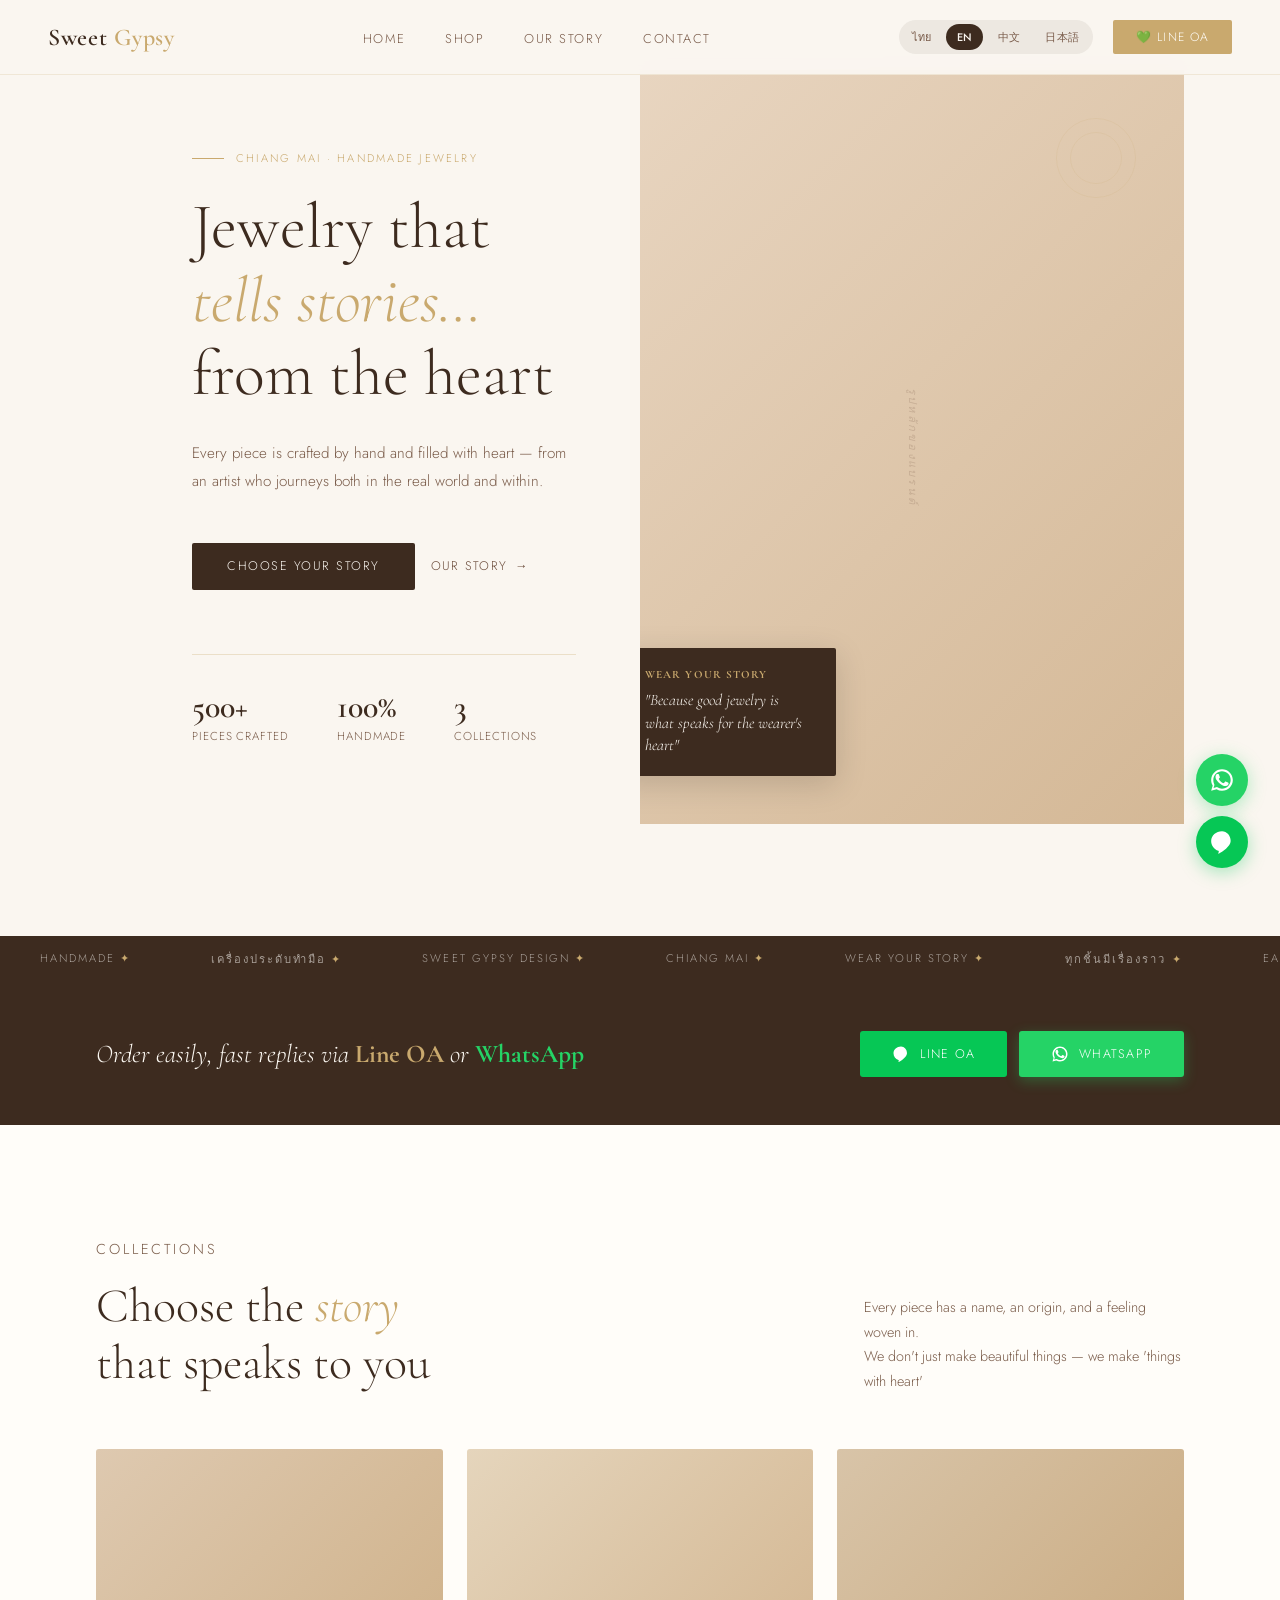
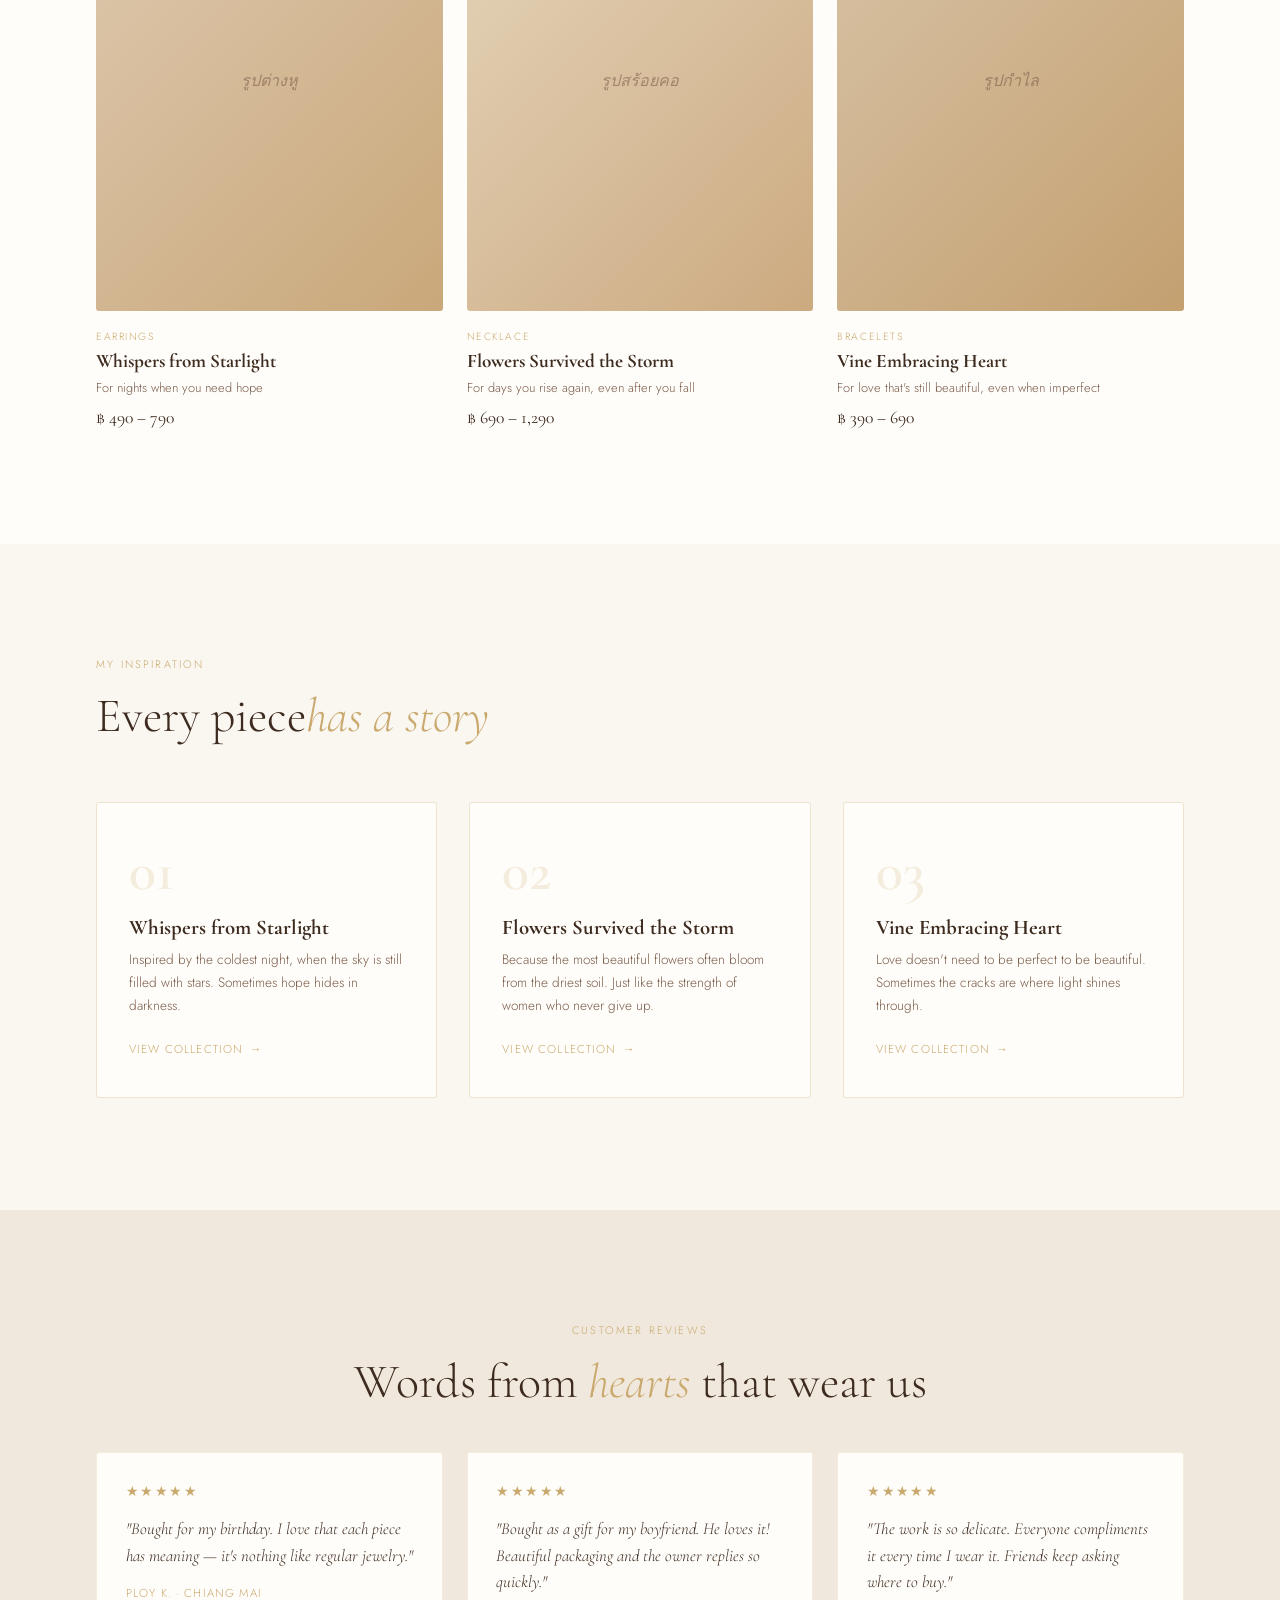
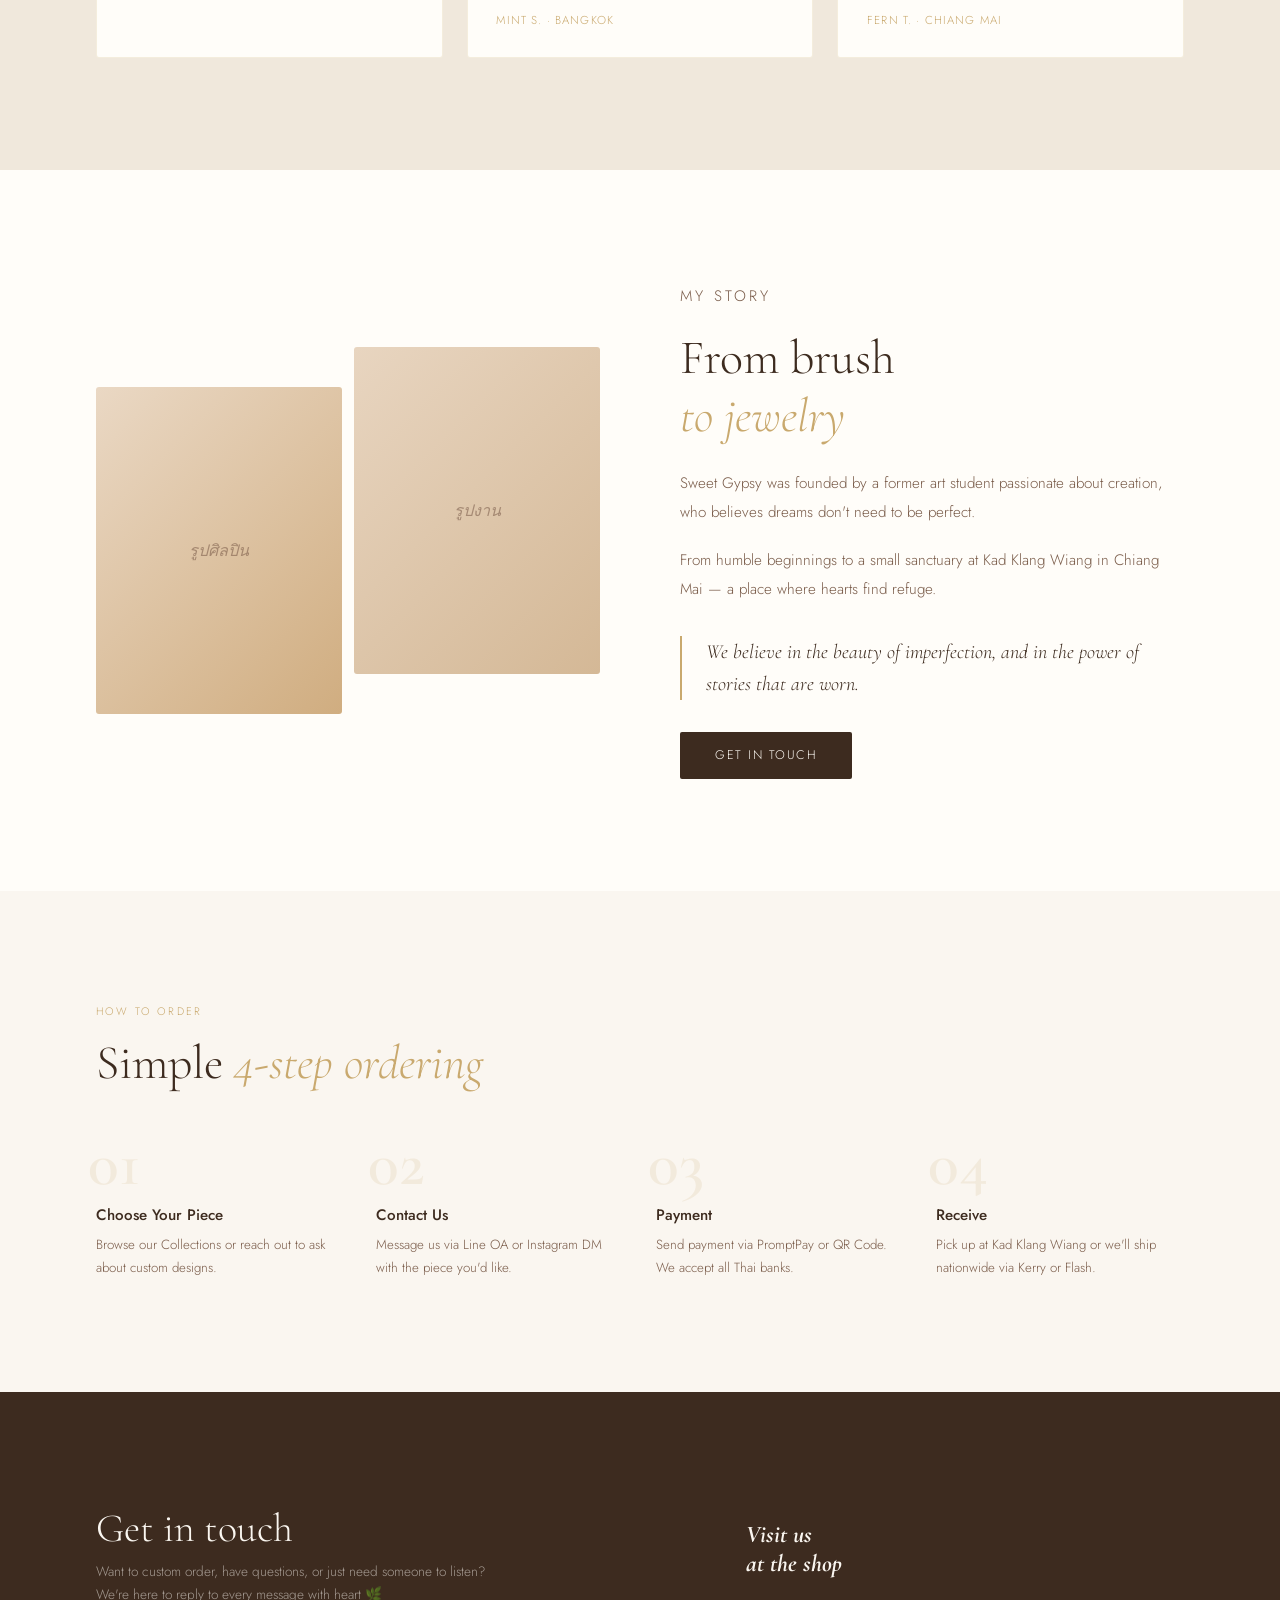
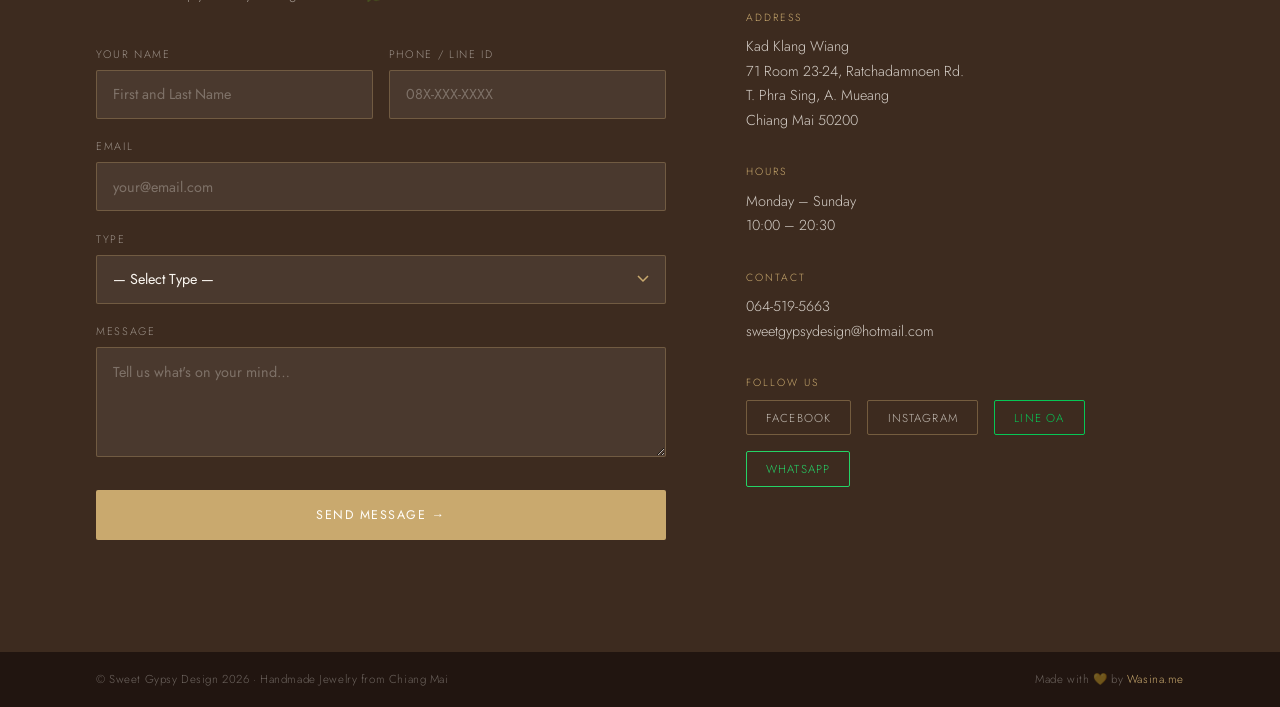
==== test.html @ dfc824f8 "fix subscription" ====
<!DOCTYPE html>
<html lang="th">
<head>
<meta charset="UTF-8">
<meta name="viewport" content="width=device-width, initial-scale=1.0">
<meta name="description" content="Sweet Gypsy Design เครื่องประดับทำมือเชียงใหม่ ต่างหู สร้อยคอ กำไล handmade จากศิลปินผู้เดินทาง ทุกชิ้นมีเรื่องราว">
<title>Sweet Gypsy Design — เครื่องประดับเล่าเรื่อง</title>
<link rel="preconnect" href="https://fonts.googleapis.com">
<link href="https://fonts.googleapis.com/css2?family=Chonburi&family=Cormorant+Garamond:ital,wght@0,300;0,400;0,600;1,300;1,400&family=Jost:wght@300;400;500&family=Noto+Sans+JP:wght@300;400;500;700&family=Noto+Sans+TC:wght@300;400;500;700&family=Noto+Serif+TC:wght@300;400;500;700&family=Prompt:wght@300;400;500&family=Shippori+Mincho:wght@400;500;700&display=swap" rel="stylesheet">
<link rel="stylesheet" href="test.css">


</head>
<body>

<!-- NAV -->
<nav>
  <a href="#" class="nav-logo">Sweet <span>Gypsy</span></a>
  <button class="nav-hamburger" id="nav-hamburger" aria-label="เปิดเมนู">
    <span></span><span></span><span></span>
  </button>
  <ul class="nav-links" id="nav-menu">
    <li><a href="#" data-i18n="nav_home">หน้าแรก</a></li>
    <li><a href="#collections" data-i18n="nav_shop">สินค้า</a></li>
    <li><a href="#story" data-i18n="nav_story">เรื่องราว</a></li>
    <li><a href="#contact" data-i18n="nav_contact">ติดต่อ</a></li>
  </ul>
  <div style="display:flex;align-items:center;gap:.5rem">
    <div class="lang-switcher" id="lang-switcher">
      <button class="lang-btn" data-lang="th" onclick="setLang('th')">ไทย</button>
      <button class="lang-btn active" data-lang="en" onclick="setLang('en')">EN</button>
      <button class="lang-btn" data-lang="zh" onclick="setLang('zh')">中文</button>
      <button class="lang-btn" data-lang="ja" onclick="setLang('ja')">日本語</button>
    </div>
    <a href="https://line.me/ti/p/~@sweetgypsy" class="nav-cta">💚 Line OA</a>
  </div>
</nav>

<!-- HERO -->
<section class="hero">
  <div class="hero-left">
    <p class="hero-tag" data-i18n="hero_tag">Chiang Mai · Handmade Jewelry</p>
    <h1 class="hero-title" data-i18n="hero_title">
      เครื่องประดับ<br>
      <em>เล่าเรื่อง…</em><br>
      จากหัวใจหนึ่ง
    </h1>
    <p class="hero-sub" data-i18n="hero_sub">
      ทุกชิ้นงานถูกสร้างขึ้นจากมือ และเต็มไปด้วยหัวใจ
      จากศิลปินผู้เดินทาง ทั้งในโลกจริงและในจิตใจ
    </p>
    <div class="hero-btns">
      <a href="#collections" class="btn-primary" data-i18n="hero_cta1">เลือกเรื่องราวของคุณ</a>
      <a href="#story" class="btn-secondary" data-i18n="hero_cta2">เรื่องราวของเรา</a>
    </div>
    <div class="hero-stats">
      <div>
        <div class="stat-num">500+</div>
        <div class="stat-label" data-i18n="stat1">ชิ้นงานที่สร้าง</div>
      </div>
      <div>
        <div class="stat-num">100%</div>
        <div class="stat-label" data-i18n="stat2">ทำมือทุกชิ้น</div>
      </div>
      <div>
        <div class="stat-num">3</div>
        <div class="stat-label" data-i18n="stat3">คอลเลคชัน</div>
      </div>
    </div>
  </div>
  <div class="hero-right">
    <div class="img-ph ph-1" style="height:100%">
      <span style="writing-mode:vertical-rl;letter-spacing:.2em;text-transform:uppercase;font-size:.7rem;opacity:.4">รูปหลักของแบรนด์</span>
    </div>
    <div class="hero-badge">
      <strong data-i18n="hero_badge_title">Wear your story</strong>
      <p data-i18n="hero_badge_subtitle">"เพราะเครื่องประดับที่ดี คือสิ่งที่พูดแทนใจของผู้สวมใส่"</p>
    </div>
    <div class="hero-ornament"></div>
  </div>
</section>

<!-- MARQUEE -->
<div class="marquee-wrap">
  <div class="marquee-track">
    <span class="marquee-item">Handmade <span class="marquee-dot">✦</span></span>
    <span class="marquee-item">เครื่องประดับทำมือ <span class="marquee-dot">✦</span></span>
    <span class="marquee-item">Sweet Gypsy Design <span class="marquee-dot">✦</span></span>
    <span class="marquee-item">Chiang Mai <span class="marquee-dot">✦</span></span>
    <span class="marquee-item">Wear Your Story <span class="marquee-dot">✦</span></span>
    <span class="marquee-item">ทุกชิ้นมีเรื่องราว <span class="marquee-dot">✦</span></span>
    <span class="marquee-item">Earrings · Necklace · Bracelets <span class="marquee-dot">✦</span></span>
    <!-- repeat -->
    <span class="marquee-item">Handmade <span class="marquee-dot">✦</span></span>
    <span class="marquee-item">เครื่องประดับทำมือ <span class="marquee-dot">✦</span></span>
    <span class="marquee-item">Sweet Gypsy Design <span class="marquee-dot">✦</span></span>
    <span class="marquee-item">Chiang Mai <span class="marquee-dot">✦</span></span>
    <span class="marquee-item">Wear Your Story <span class="marquee-dot">✦</span></span>
    <span class="marquee-item">ทุกชิ้นมีเรื่องราว <span class="marquee-dot">✦</span></span>
    <span class="marquee-item">Earrings · Necklace · Bracelets <span class="marquee-dot">✦</span></span>
  </div>
</div>

<!-- LINE CTA -->
<div class="line-cta">
  <p class="line-cta-text" data-i18n="contact_line_cta">สั่งง่าย ตอบไว ผ่าน <strong>Line OA</strong> หรือ <strong style="color:#25D366">WhatsApp</strong></p>
  <div style="display:flex;gap:.75rem;flex-wrap:wrap">
    <a href="https://line.me/ti/p/~@sweetgypsy" class="line-btn">
      <svg class="line-icon" viewBox="0 0 24 24"><path d="M12 2C6.48 2 2 6.02 2 11c0 4.14 2.73 7.67 6.57 9.13.49.18.58.44.43.87l-.38 1.44c-.12.44.16.44.34.32C12.28 21 20 15.88 20 11c0-4.98-3.58-9-8-9z"/></svg>
      <span data-i18n="line_btn_text">Line OA</span>
    </a>
    <a href="https://wa.me/66645195663" class="line-btn" style="background:#25D366;box-shadow:0 4px 14px rgba(37,211,102,.3)" target="_blank">
      <svg class="line-icon" viewBox="0 0 24 24"><path d="M17.472 14.382c-.297-.149-1.758-.867-2.03-.967-.273-.099-.471-.148-.67.15-.197.297-.767.966-.94 1.164-.173.199-.347.223-.644.075-.297-.15-1.255-.463-2.39-1.475-.883-.788-1.48-1.761-1.653-2.059-.173-.297-.018-.458.13-.606.134-.133.298-.347.446-.52.149-.174.198-.298.298-.497.099-.198.05-.371-.025-.52-.075-.149-.669-1.612-.916-2.207-.242-.579-.487-.5-.669-.51-.173-.008-.371-.01-.57-.01-.198 0-.52.074-.792.372-.272.297-1.04 1.016-1.04 2.479 0 1.462 1.065 2.875 1.213 3.074.149.198 2.096 3.2 5.077 4.487.709.306 1.262.489 1.694.625.712.227 1.36.195 1.871.118.571-.085 1.758-.719 2.006-1.413.248-.694.248-1.289.173-1.413-.074-.124-.272-.198-.57-.347z"/><path d="M11.999 2C6.477 2 2 6.477 2 12c0 1.89.524 3.66 1.438 5.168L2 22l4.985-1.418A9.945 9.945 0 0011.999 22C17.522 22 22 17.523 22 12S17.522 2 11.999 2zm0 18a7.946 7.946 0 01-4.291-1.253l-.308-.183-3.185.906.85-3.093-.2-.317A7.961 7.961 0 014 12c0-4.418 3.581-8 7.999-8C16.418 4 20 7.582 20 12s-3.582 8-8.001 8z"/></svg>
      <span data-i18n="wa_btn_text">WhatsApp</span>
    </a>
  </div>
</div>

<!-- COLLECTIONS -->
<section class="collections" id="collections">
  <div class="collections-header">
    <div>
      <p class="section-tag" data-i18n="col_tag">Collections</p>
      <h2 class="section-title" data-i18n="col_title">เลือก<em>เรื่องราว</em><br>ที่ใช่สำหรับคุณ</h2>
    </div>
    <p data-i18n="col_desc">ทุกชิ้นงานมีชื่อ มีที่มา และมีความรู้สึกฝังอยู่<br>เราไม่ได้แค่ทำของสวย แต่ทำ 'ของที่มีหัวใจ'</p>
  </div>

  <div class="product-grid">
    <!-- Card 1 -->
    <div class="product-card">
      <div class="product-img-wrap">
        <div class="img-ph ph-2">รูปต่างหู</div>
        <div class="product-overlay">
          <button class="product-overlay-btn" data-i18n="product_overlay_btn">ดูรายละเอียด</button>
        </div>
      </div>
      <div class="product-info">
        <p class="product-cat" data-i18n="product_cat_1">Earrings</p>
        <h3 class="product-name" data-i18n="product_name_1">เสียงกระซิบจากแสงดาว</h3>
        <p class="product-story" data-i18n="product_story_1">สำหรับคืนที่คุณต้องการความหวัง</p>
        <p class="product-price" data-i18n="product_price_1">฿ 490 – 790</p>
      </div>
    </div>
    <!-- Card 2 -->
    <div class="product-card">
      <div class="product-img-wrap">
        <div class="img-ph ph-3">รูปสร้อยคอ</div>
        <div class="product-overlay">
          <button class="product-overlay-btn" data-i18n="product_overlay_btn">ดูรายละเอียด</button>
        </div>
      </div>
      <div class="product-info">
        <p class="product-cat" data-i18n="product_cat_2">Necklace</p>
        <h3 class="product-name" data-i18n="product_name_2">ดอกไม้ที่รอดในพายุ</h3>
        <p class="product-story" data-i18n="product_story_2">สำหรับวันที่คุณลุกขึ้นมาแม้จะเคยล้ม</p>
        <p class="product-price" data-i18n="product_price_2">฿ 690 – 1,290</p>
      </div>
    </div>
    <!-- Card 3 -->
    <div class="product-card">
      <div class="product-img-wrap">
        <div class="img-ph ph-4">รูปกำไล</div>
        <div class="product-overlay">
          <button class="product-overlay-btn" data-i18n="product_overlay_btn">ดูรายละเอียด</button>
        </div>
      </div>
      <div class="product-info">
        <p class="product-cat" data-i18n="product_cat_3">Bracelets</p>
        <h3 class="product-name" data-i18n="product_name_3">เถาวัลย์โอบใจ</h3>
        <p class="product-story" data-i18n="product_story_3">สำหรับความรักที่ยังงดงาม แม้จะไม่สมบูรณ์</p>
        <p class="product-price" data-i18n="product_price_3">฿ 390 – 690</p>
      </div>
    </div>
  </div>
</section>

<!-- INSPIRATION / STORY THEMES -->
<section class="inspiration">
  <p class="section-tag" data-i18n="inspi_tag">My Inspiration</p>
  <h2 class="section-title" data-i18n="inspi_title">ทุกชิ้นงาน<em>มีเรื่องราว</em></h2>
  <div class="inspi-grid">
    <div class="inspi-card">
      <div class="inspi-num">01</div>
      <h3 class="inspi-name" data-i18n="inspi_name_1">เสียงกระซิบจากแสงดาว</h3>
      <p class="inspi-desc" data-i18n="inspi_desc_1">แรงบันดาลใจจากคืนที่หนาวที่สุด แต่ท้องฟ้ายังเต็มไปด้วยดาว บางครั้งความหวังก็ซ่อนอยู่ในความมืด</p>
      <a href="#collections" class="inspi-link" data-i18n="inspi_link">ดูคอลเลคชัน</a>
    </div>
    <div class="inspi-card">
      <div class="inspi-num">02</div>
      <h3 class="inspi-name" data-i18n="inspi_name_2">ดอกไม้ที่รอดในพายุ</h3>
      <p class="inspi-desc" data-i18n="inspi_desc_2">เพราะดอกไม้ที่สวยที่สุดมักงอกงามจากดินที่แห้งแล้งที่สุด เช่นเดียวกับพลังของผู้หญิงที่ไม่เคยยอมแพ้</p>
      <a href="#collections" class="inspi-link" data-i18n="inspi_link">ดูคอลเลคชัน</a>
    </div>
    <div class="inspi-card">
      <div class="inspi-num">03</div>
      <h3 class="inspi-name" data-i18n="inspi_name_3">เถาวัลย์โอบใจ</h3>
      <p class="inspi-desc" data-i18n="inspi_desc_3">ความรักไม่จำเป็นต้องสมบูรณ์แบบเพื่อจะงดงาม บางครั้งรอยแตกนั่นแหละคือที่ที่แสงส่องเข้ามา</p>
      <a href="#collections" class="inspi-link" data-i18n="inspi_link">ดูคอลเลคชัน</a>
    </div>
  </div>
</section>

<!-- REVIEWS -->
<section class="reviews" id="reviews">
  <p class="section-tag" data-i18n="rev_tag">รีวิวจากลูกค้า</p>
  <h2 class="section-title" style="text-align:center" data-i18n="rev_title">เสียงจาก<em>หัวใจ</em>ที่สวมใส่</h2>
  <div class="review-grid">
    <div class="review-card">
      <div class="review-stars">★★★★★</div>
      <p class="review-text" data-i18n="review_text_1">"ซื้อให้ตัวเองวันเกิด ชอบมากที่แต่ละชิ้นมีความหมาย ไม่เหมือนเครื่องประดับทั่วไปเลยค่ะ"</p>
      <p class="review-author"><span data-i18n="review_author_1">Ploy K.</span> <span>· <span data-i18n="review_location_1">เชียงใหม่</span></span></p>
    </div>
    <div class="review-card">
      <div class="review-stars">★★★★★</div>
      <p class="review-text" data-i18n="review_text_2">"ซื้อเป็นของขวัญให้แฟน เขาชอบมากค่ะ บรรจุภัณฑ์สวยมาก และน้าเจ้าของใจดีตอบไวมาก"</p>
      <p class="review-author"><span data-i18n="review_author_2">Mint S.</span> <span>· <span data-i18n="review_location_2">กรุงเทพ</span></span></p>
    </div>
    <div class="review-card">
      <div class="review-stars">★★★★★</div>
      <p class="review-text" data-i18n="review_text_3">"งานละเอียดมากค่ะ ใส่แล้วได้รับคำชมทุกครั้ง เพื่อนถามตลอดว่าซื้อที่ไหน"</p>
      <p class="review-author"><span data-i18n="review_author_3">Fern T.</span> <span>· <span data-i18n="review_location_3">เชียงใหม่</span></span></p>
    </div>
  </div>
</section>

<!-- STORY -->
<section class="story" id="story">
  <div class="story-imgs">
    <div style="aspect-ratio:3/4;margin-top:2.5rem;border-radius:3px;overflow:hidden"><div class="img-ph ph-5" style="height:100%">รูปศิลปิน</div></div>
    <div style="aspect-ratio:3/4;border-radius:3px;overflow:hidden"><div class="img-ph ph-1" style="height:100%">รูปงาน</div></div>
  </div>
  <div class="story-content">
    <p class="section-tag" data-i18n="story_tag">My Story</p>
    <h2 class="section-title" data-i18n="story_title">จากปลาย<em>พู่กัน</em><br>สู่เครื่องประดับ</h2>
    <div style="height:1.5rem"></div>
    <p data-i18n="story_p1">Sweet Gypsy ก่อตั้งโดยอดีตนักเรียนศิลปะผู้หลงใหลในการสร้างสรรค์ และเชื่อว่าความฝันไม่จำเป็นต้องสมบูรณ์แบบ</p>
    <p data-i18n="story_p2">จากจุดเริ่มต้นที่ไร้หลักแหล่ง สู่ร้านเล็กๆ ที่เป็นที่พักพิงของใจ ที่ Kad Klang Wiang เชียงใหม่</p>
    <div class="story-quote" data-i18n="story_quote">เราเชื่อในความงามของความไม่สมบูรณ์ และในพลังของเรื่องราวที่ถูกสวมใส่</div>
    <a href="#contact" class="btn-primary" data-i18n="story_cta">พูดคุยกับเรา</a>
  </div>
</section>

<!-- HOW TO ORDER -->
<section class="how">
  <p class="section-tag" data-i18n="how_tag">วิธีสั่งซื้อ</p>
  <h2 class="section-title" data-i18n="how_title">สั่งง่าย <em>ใน 4 ขั้นตอน</em></h2>
  <div class="how-steps">
    <div class="step" data-n="01">
      <div class="step-title" data-i18n="step_1_title">เลือกสินค้า</div>
      <p class="step-desc" data-i18n="step_1_desc">เลือกชิ้นงานที่ใช่สำหรับคุณจากหน้า Collections หรือทักมาปรึกษาได้เลย</p>
    </div>
    <div class="step" data-n="02">
      <div class="step-title" data-i18n="step_2_title">ทัก Line / DM</div>
      <p class="step-desc" data-i18n="step_2_desc">ติดต่อผ่าน Line OA หรือ Instagram DM แจ้งชื่อสินค้าที่ต้องการ</p>
    </div>
    <div class="step" data-n="03">
      <div class="step-title" data-i18n="step_3_title">ชำระเงิน</div>
      <p class="step-desc" data-i18n="step_3_desc">โอนเงินผ่าน PromptPay หรือ QR Code ที่เราส่งให้ รับทุกธนาคาร</p>
    </div>
    <div class="step" data-n="04">
      <div class="step-title" data-i18n="step_4_title">รับของ / จัดส่ง</div>
      <p class="step-desc" data-i18n="step_4_desc">รับที่ร้าน Kad Klang Wiang หรือจัดส่งทั่วไทยผ่าน Kerry / Flash</p>
    </div>
  </div>
</section>

<!-- CONTACT -->
<section class="contact" id="contact">
  <div class="contact-form-side">
    <h2 class="contact-form-title" data-i18n="contact_title">พูดคุยกับเรา</h2>
    <p class="contact-form-sub" data-i18n="contact_sub">อยากสั่งทำพิเศษ มีคำถาม หรือแค่ต้องการคนฟัง?<br>เราพร้อมตอบกลับทุกข้อความ ด้วยหัวใจ 🌿</p>
    <div class="form-row">
      <div class="form-group">
        <label data-i18n-label="form_label_name">ชื่อของคุณ</label>
        <input type="text" data-i18n-placeholder="form_placeholder_name" placeholder="ชื่อ-นามสกุล">
      </div>
      <div class="form-group">
        <label data-i18n-label="form_label_phone">เบอร์โทร / Line ID</label>
        <input type="text" data-i18n-placeholder="form_placeholder_phone" placeholder="08X-XXX-XXXX">
      </div>
    </div>
    <div class="form-group">
      <label data-i18n-label="form_label_email">อีเมล</label>
      <input type="email" data-i18n-placeholder="form_placeholder_email" placeholder="your@email.com">
    </div>
    <div class="form-group">
      <label data-i18n-label="form_label_type">ประเภท</label>
      <select data-i18n-options="form_select_default,form_select_inquiry,form_select_custom,form_select_order,form_select_other">
        <option value="">— เลือกประเภท —</option>
        <option>สอบถามสินค้า</option>
        <option>สั่งทำพิเศษ (Custom)</option>
        <option>สั่งซื้อปกติ</option>
        <option>อื่นๆ</option>
      </select>
    </div>
    <div class="form-group">
      <label data-i18n-label="form_label_message">ข้อความ</label>
      <textarea data-i18n-placeholder="form_placeholder_message" placeholder="เล่าให้เราฟังได้เลย…"></textarea>
    </div>
    <button class="btn-submit" data-i18n="contact_send">ส่งข้อความ →</button>
  </div>

  <div class="contact-info-side">
    <h3 class="contact-info-title" data-i18n="contact_info_title">มาเยี่ยมเรา<br>ที่ร้านได้เลย</h3>

    <div class="info-block">
      <p class="info-label" data-i18n="contact_info_address_label">ที่อยู่</p>
      <p class="info-val" data-i18n="contact_info_address">Kad Klang Wiang<br>71 Room 23-24, Ratchadamnoen Rd.<br>T. Phra Sing, A. Mueang<br>Chiang Mai 50200</p>
    </div>

    <div class="info-block">
      <p class="info-label" data-i18n="contact_info_hours_label">เวลาทำการ</p>
      <p class="info-val" data-i18n="contact_info_hours">จันทร์ – อาทิตย์<br>10:00 – 20:30 น.</p>
    </div>

    <div class="info-block">
      <p class="info-label" data-i18n="contact_info_phone_label">ติดต่อ</p>
      <p class="info-val">
        <a href="tel:+66645195663">064-519-5663</a><br>
        <a href="mailto:sweetgypsydesign@hotmail.com">sweetgypsydesign@hotmail.com</a>
      </p>
    </div>

    <div class="info-block">
      <p class="info-label" data-i18n="contact_info_social_label">ติดตามเรา</p>
      <div class="social-links">
        <a href="https://www.facebook.com/sweetgypsyth" class="social-link">Facebook</a>
        <a href="https://www.instagram.com/sweetgypsys" class="social-link">Instagram</a>
        <a href="https://line.me/ti/p/~@sweetgypsy" class="social-link" style="color:#06C755;border-color:#06C755">Line OA</a>
        <a href="https://wa.me/66645195663" class="social-link" style="color:#25D366;border-color:#25D366" target="_blank">WhatsApp</a>
      </div>
    </div>
  </div>
</section>

<!-- FOOTER BAR -->
<div class="footer-bar">
  <span data-i18n="footer_text">© Sweet Gypsy Design 2026 · เครื่องประดับทำมือ เชียงใหม่</span>
  <span data-i18n="footer_credit">Made with 💛 by <a href="#">Wasina.me</a></span>
</div>

<!-- FLOATING BUTTONS: LINE + WHATSAPP -->
<div class="float-group">
  <a href="https://wa.me/66645195663" class="float-btn float-wa-btn" target="_blank" title="WhatsApp">
    <span class="float-tooltip">WhatsApp</span>
    <svg viewBox="0 0 24 24"><path d="M17.472 14.382c-.297-.149-1.758-.867-2.03-.967-.273-.099-.471-.148-.67.15-.197.297-.767.966-.94 1.164-.173.199-.347.223-.644.075-.297-.15-1.255-.463-2.39-1.475-.883-.788-1.48-1.761-1.653-2.059-.173-.297-.018-.458.13-.606.134-.133.298-.347.446-.52.149-.174.198-.298.298-.497.099-.198.05-.371-.025-.52-.075-.149-.669-1.612-.916-2.207-.242-.579-.487-.5-.669-.51-.173-.008-.371-.01-.57-.01-.198 0-.52.074-.792.372-.272.297-1.04 1.016-1.04 2.479 0 1.462 1.065 2.875 1.213 3.074.149.198 2.096 3.2 5.077 4.487.709.306 1.262.489 1.694.625.712.227 1.36.195 1.871.118.571-.085 1.758-.719 2.006-1.413.248-.694.248-1.289.173-1.413-.074-.124-.272-.198-.57-.347z"/><path d="M11.999 2C6.477 2 2 6.477 2 12c0 1.89.524 3.66 1.438 5.168L2 22l4.985-1.418A9.945 9.945 0 0011.999 22C17.522 22 22 17.523 22 12S17.522 2 11.999 2zm0 18a7.946 7.946 0 01-4.291-1.253l-.308-.183-3.185.906.85-3.093-.2-.317A7.961 7.961 0 014 12c0-4.418 3.581-8 7.999-8C16.418 4 20 7.582 20 12s-3.582 8-8.001 8z"/></svg>
  </a>
  <a href="https://line.me/ti/p/~@sweetgypsy" class="float-btn float-line-btn" title="Line OA">
    <span class="float-tooltip">Line OA</span>
    <svg viewBox="0 0 24 24"><path d="M12 2C6.48 2 2 6.02 2 11c0 4.14 2.73 7.67 6.57 9.13.49.18.58.44.43.87l-.38 1.44c-.12.44.16.44.34.32C12.28 21 20 15.88 20 11c0-4.98-3.58-9-8-9z"/></svg>
  </a>
</div>


<script src="test.js"></script>
</body>
</html>
---- test.css ----
/* ============================================================
   Sweet Gypsy Design — Stylesheet
   sweetgypsydesign.com
   ============================================================ */

:root {
  --cream: #FAF6F0;
  --cream-dark: #F0E8DC;
  --gold: #C9A96E;
  --gold-dark: #8B6914;
  --brown: #3D2B1F;
  --brown-light: #6B4C3B;
  --text: #2C1E14;
  --text-muted: #7A5C4A;
  --white: #FFFDF9;
  --body-font: 'Jost', sans-serif;
  --heading-font: 'Cormorant Garamond', serif;
}

html.lang-en { --body-font: 'Jost', sans-serif; --heading-font: 'Shippori Mincho', serif; }
html.lang-th { --body-font: 'Prompt', sans-serif; --heading-font: 'Chonburi', serif; }
html.lang-zh { --body-font: 'Noto Sans TC', sans-serif; --heading-font: 'Noto Serif TC', serif; }
html.lang-ja { --body-font: 'Noto Sans JP', sans-serif; --heading-font: 'Shippori Mincho', serif; }

* { margin: 0; padding: 0; box-sizing: border-box; }

html { scroll-behavior: smooth; font-family: var(--body-font), sans-serif; }

body {
  font-family: var(--body-font), sans-serif;
  background: var(--cream);
  color: var(--text);
  font-weight: 300;
  overflow-x: hidden;
}

/* ─── NAV ─── */
nav {
  position: fixed; top: 0; left: 0; right: 0; z-index: 100;
  padding: 1.25rem 3rem;
  display: flex; align-items: center; justify-content: space-between;
  background: rgba(250,246,240,0.92);
  backdrop-filter: blur(12px);
  border-bottom: 1px solid rgba(201,169,110,0.2);
  transition: all .3s;
}

.nav-logo {
  font-family: var(--heading-font), serif;
  font-size: 1.5rem;
  font-weight: 600;
  color: var(--brown);
  letter-spacing: .03em;
  text-decoration: none;
}
.nav-logo span { color: var(--gold); }

.nav-links {
  display: flex; gap: 2.5rem; list-style: none;
}
.nav-links a {
  font-size: .8rem; letter-spacing: .12em; text-transform: uppercase;
  color: var(--text-muted); text-decoration: none;
  transition: color .2s;
  position: relative;
}
.nav-links a::after {
  content: ''; position: absolute; bottom: -3px; left: 0; right: 0;
  height: 1px; background: var(--gold); transform: scaleX(0);
  transition: transform .3s; transform-origin: left;
}
.nav-links a:hover { color: var(--brown); }
.nav-links a:hover::after { transform: scaleX(1); }

.nav-cta {
  background: var(--gold); color: var(--white) !important;
  padding: .5rem 1.4rem; border-radius: 2px;
  font-size: .75rem !important; letter-spacing: .1em;
  text-transform: uppercase; text-decoration: none;
  transition: background .2s !important;
}
.nav-cta:hover { background: var(--gold-dark) !important; }
.nav-cta::after { display: none !important; }

/* ─── HERO ─── */
.hero {
  min-height: 100vh;
  display: grid; grid-template-columns: 1fr 1fr;
  padding-top: 70px;
  overflow: hidden;
}

.hero-left {
  display: flex; flex-direction: column; justify-content: center;
  padding: 5rem 4rem 5rem 6rem;
  position: relative;
}

.hero-tag {
  font-size: .7rem; letter-spacing: .2em; text-transform: uppercase;
  color: var(--gold); margin-bottom: 1.5rem;
  display: flex; align-items: center; gap: .75rem;
}
.hero-tag::before {
  content: ''; display: block; width: 2rem; height: 1px; background: var(--gold);
}

.hero-title {
  font-family: var(--heading-font), serif;
  font-size: clamp(2.8rem, 5vw, 4.2rem);
  font-weight: 300;
  line-height: 1.15;
  color: var(--brown);
  margin-bottom: 1.75rem;
}
.hero-title em {
  font-style: italic; color: var(--gold);
}

.hero-sub {
  font-size: .95rem; line-height: 1.85; color: var(--text-muted);
  max-width: 380px; margin-bottom: 3rem;
}

.hero-btns { display: flex; gap: 1rem; align-items: center; flex-wrap: wrap; }

.btn-primary {
  background: var(--brown); color: var(--cream);
  padding: .9rem 2.2rem; text-decoration: none;
  font-size: .78rem; letter-spacing: .12em; text-transform: uppercase;
  border-radius: 2px; transition: background .2s, transform .2s;
  display: inline-block;
}
.btn-primary:hover { background: var(--gold); transform: translateY(-1px); }

.btn-secondary {
  color: var(--brown-light); text-decoration: none;
  font-size: .78rem; letter-spacing: .1em; text-transform: uppercase;
  display: flex; align-items: center; gap: .5rem;
  transition: color .2s, gap .2s;
}
.btn-secondary:hover { color: var(--gold); gap: .75rem; }
.btn-secondary::after { content: '→'; }

.hero-stats {
  margin-top: 4rem; display: flex; gap: 3rem;
  padding-top: 2rem; border-top: 1px solid rgba(201,169,110,0.3);
}
.stat-num {
  font-family: var(--heading-font), serif;
  font-size: 2rem; font-weight: 600; color: var(--brown);
}
.stat-label { font-size: .72rem; color: var(--text-muted); letter-spacing: .08em; text-transform: uppercase; margin-top: 2px; }

.hero-right {
  position: relative; overflow: hidden;
  background: var(--cream-dark);
}
.hero-img-main {
  width: 100%; height: 100%;
  object-fit: cover; display: block;
  filter: sepia(15%) saturate(90%);
}
.hero-badge {
  position: absolute; bottom: 3rem; left: -1.5rem;
  background: var(--brown); color: var(--cream);
  padding: 1.2rem 1.8rem; border-radius: 2px;
  font-family: var(--heading-font), serif;
  font-size: 1rem; font-style: italic; line-height: 1.4;
  max-width: 220px; box-shadow: 0 8px 32px rgba(0,0,0,.15);
}
.hero-badge strong { font-style: normal; font-size: .7rem; letter-spacing: .1em; text-transform: uppercase; color: var(--gold); display: block; margin-bottom: .4rem; }
.hero-badge p { margin: 0; font-size: 1rem; font-style: italic; line-height: 1.4; }


.hero-ornament {
  position: absolute; top: 3rem; right: 3rem;
  width: 80px; height: 80px; opacity: .15;
  border: 1px solid var(--gold);
  border-radius: 50%; display: flex; align-items: center; justify-content: center;
}
.hero-ornament::after {
  content: ''; width: 50px; height: 50px;
  border: 1px solid var(--gold); border-radius: 50%;
}

/* ─── MARQUEE ─── */
.marquee-wrap {
  background: var(--brown); padding: .9rem 0;
  overflow: hidden;
}
.marquee-track {
  display: flex; gap: 0; white-space: nowrap;
  animation: marquee 20s linear infinite;
}
.marquee-item {
  font-size: .7rem; letter-spacing: .18em; text-transform: uppercase;
  color: rgba(255,253,249,.55); padding: 0 2.5rem;
  flex-shrink: 0;
}
.marquee-dot { color: var(--gold); }
@keyframes marquee { from { transform: translateX(0); } to { transform: translateX(-50%); } }

/* ─── SECTION SHARED ─── */
section { padding: 7rem 6rem; }
.section-tag {
  font-size: .68rem; letter-spacing: .2em; text-transform: uppercase;
  color: var(--gold); margin-bottom: 1rem;
}
.section-title {
  font-family: var(--heading-font), serif;
  font-size: clamp(2rem, 4vw, 3rem); font-weight: 300;
  color: var(--brown); line-height: 1.2;
}
.section-title em { font-style: italic; color: var(--gold); }

/* ─── COLLECTIONS ─── */
.collections { background: var(--white); }
.collections-header { display: flex; justify-content: space-between; align-items: flex-end; margin-bottom: 3.5rem; flex-wrap: wrap; gap: 1rem; }
.collections-header p { font-size: .9rem; color: var(--text-muted); max-width: 320px; line-height: 1.7; }

.product-grid {
  display: grid; grid-template-columns: repeat(3, 1fr); gap: 1.5rem;
}

.product-card {
  position: relative; cursor: pointer;
  transition: transform .35s ease;
}
.product-card:hover { transform: translateY(-6px); }

.product-img-wrap {
  aspect-ratio: 3/4; overflow: hidden; background: var(--cream-dark);
  border-radius: 3px; position: relative;
}
.product-img-wrap img {
  width: 100%; height: 100%; object-fit: cover;
  transition: transform .6s ease; filter: sepia(10%);
}
.product-card:hover .product-img-wrap img { transform: scale(1.04); }

.product-overlay {
  position: absolute; inset: 0;
  background: linear-gradient(to top, rgba(61,43,31,.8) 0%, transparent 50%);
  opacity: 0; transition: opacity .3s;
  display: flex; align-items: flex-end; padding: 1.5rem;
}
.product-card:hover .product-overlay { opacity: 1; }
.product-overlay-btn {
  background: var(--gold); color: var(--white);
  padding: .6rem 1.4rem; font-size: .72rem; letter-spacing: .1em;
  text-transform: uppercase; border: none; cursor: pointer; border-radius: 2px;
  font-family: var(--body-font), sans-serif;
}

.product-info { padding: 1.1rem 0 .25rem; }
.product-cat { font-size: .65rem; letter-spacing: .15em; text-transform: uppercase; color: var(--gold); margin-bottom: .35rem; }
.product-name { font-family: var(--heading-font), serif; font-size: 1.2rem; color: var(--brown); margin-bottom: .3rem; }
.product-story { font-size: .8rem; color: var(--text-muted); line-height: 1.5; margin-bottom: .6rem; }
.product-price { font-family: var(--heading-font), serif; font-size: 1.1rem; color: var(--brown); font-weight: 400; }

/* ─── LINE CTA ─── */
.line-cta {
  background: var(--brown);
  display: flex; align-items: center; justify-content: space-between;
  padding: 3rem 6rem; gap: 2rem; flex-wrap: wrap;
}
.line-cta-text { font-family: var(--heading-font), serif; font-size: 1.6rem; color: var(--cream); font-weight: 300; font-style: italic; }
.line-cta-text strong { font-style: normal; color: var(--gold); }
.line-btn {
  background: #06C755; color: white; text-decoration: none;
  padding: .9rem 2rem; border-radius: 3px;
  font-size: .78rem; letter-spacing: .1em; text-transform: uppercase;
  display: flex; align-items: center; gap: .6rem; flex-shrink: 0;
  transition: opacity .2s;
}
.line-btn:hover { opacity: .88; }
.line-icon { width: 18px; height: 18px; fill: white; }

/* ─── INSPIRATION ─── */
.inspiration { background: var(--cream); }
.inspi-grid {
  display: grid; grid-template-columns: 1fr 1fr 1fr;
  gap: 2rem; margin-top: 3.5rem;
}
.inspi-card {
  padding: 2.5rem 2rem;
  border: 1px solid rgba(201,169,110,0.3);
  border-radius: 3px;
  background: var(--white);
  transition: box-shadow .3s, transform .3s;
}
.inspi-card:hover { box-shadow: 0 12px 40px rgba(61,43,31,.08); transform: translateY(-4px); }
.inspi-num {
  font-family: var(--heading-font), serif;
  font-size: 3.5rem; color: rgba(201,169,110,.2); font-weight: 600;
  line-height: 1; margin-bottom: 1rem;
}
.inspi-name { font-family: var(--heading-font), serif; font-size: 1.3rem; color: var(--brown); margin-bottom: .5rem; }
.inspi-desc { font-size: .85rem; color: var(--text-muted); line-height: 1.7; margin-bottom: 1.5rem; }
.inspi-link { font-size: .72rem; letter-spacing: .1em; text-transform: uppercase; color: var(--gold); text-decoration: none; display: flex; align-items: center; gap: .4rem; transition: gap .2s; }
.inspi-link:hover { gap: .7rem; }
.inspi-link::after { content: '→'; }

/* ─── REVIEWS ─── */
.reviews {
  background: var(--cream-dark);
  text-align: center;
}
.reviews-title { margin-bottom: 3rem; }
.review-grid { display: grid; grid-template-columns: repeat(3,1fr); gap: 1.5rem; margin-top: 2.5rem; text-align: left; }
.review-card {
  background: var(--white); padding: 1.8rem;
  border-radius: 3px; border: 1px solid rgba(201,169,110,.2);
}
.review-stars { color: var(--gold); font-size: .9rem; margin-bottom: .9rem; letter-spacing: .1em; }
.review-text { font-family: var(--heading-font), serif; font-size: 1.05rem; font-style: italic; color: var(--brown); line-height: 1.6; margin-bottom: 1rem; }
.review-author { font-size: .72rem; letter-spacing: .1em; text-transform: uppercase; color: var(--text-muted); }
.review-author span { color: var(--gold); }

/* ─── STORY ─── */
.story {
  background: var(--white);
  display: grid; grid-template-columns: 1fr 1fr; gap: 5rem; align-items: center;
}
.story-imgs { display: grid; grid-template-columns: 1fr 1fr; gap: .8rem; }
.story-imgs img { width: 100%; aspect-ratio: 3/4; object-fit: cover; border-radius: 3px; filter: sepia(10%); }
.story-imgs img:first-child { margin-top: 2.5rem; }
.story-content p { font-size: .95rem; color: var(--text-muted); line-height: 1.9; margin-bottom: 1.2rem; }
.story-quote {
  border-left: 2px solid var(--gold); padding-left: 1.5rem; margin: 2rem 0;
  font-family: var(--heading-font), serif; font-size: 1.25rem; font-style: italic;
  color: var(--brown); line-height: 1.6;
}

/* ─── HOW TO ORDER ─── */
.how { background: var(--cream); }
.how-steps {
  display: grid; grid-template-columns: repeat(4,1fr); gap: 2rem; margin-top: 3.5rem;
}
.step {
  position: relative; padding-top: 1rem;
}
.step::before {
  content: attr(data-n);
  font-family: var(--heading-font), serif; font-size: 4rem; font-weight: 600;
  color: rgba(201,169,110,.15); position: absolute; top: -1rem; left: -.5rem;
  line-height: 1;
}
.step-title { font-size: .95rem; font-weight: 500; color: var(--brown); margin-bottom: .5rem; margin-top: 2.5rem; }
.step-desc { font-size: .83rem; color: var(--text-muted); line-height: 1.7; }

/* ─── CONTACT / FOOTER ─── */
.contact {
  background: var(--brown); color: var(--cream);
  display: grid; grid-template-columns: 1.3fr 1fr; gap: 5rem; align-items: start;
}

.contact-form-title {
  font-family: var(--heading-font), serif; font-size: 2.5rem; font-weight: 300;
  color: var(--cream); margin-bottom: .5rem;
}
.contact-form-sub { font-size: .85rem; color: rgba(250,246,240,.55); margin-bottom: 2.5rem; line-height: 1.7; }

.form-group { margin-bottom: 1.2rem; }
.form-group label { font-size: .68rem; letter-spacing: .15em; text-transform: uppercase; color: rgba(250,246,240,.5); display: block; margin-bottom: .5rem; }
.form-group input, .form-group textarea, .form-group select {
  width: 100%; background: rgba(255,253,249,.07);
  border: 1px solid rgba(201,169,110,.3); color: var(--cream);
  padding: .85rem 1rem; font-family: var(--body-font), sans-serif; font-size: .9rem;
  border-radius: 2px; outline: none;
  transition: border-color .2s;
}
.form-group input::placeholder, .form-group textarea::placeholder { color: rgba(250,246,240,.3); }
.form-group input:focus, .form-group textarea:focus { border-color: var(--gold); }
.form-group textarea { height: 110px; resize: vertical; }
.form-row { display: grid; grid-template-columns: 1fr 1fr; gap: 1rem; }
.btn-submit {
  width: 100%; background: var(--gold); color: var(--white);
  border: none; padding: 1rem; font-family: var(--body-font), sans-serif;
  font-size: .78rem; letter-spacing: .12em; text-transform: uppercase;
  cursor: pointer; border-radius: 2px; transition: background .2s;
  margin-top: .5rem;
}
.btn-submit:hover { background: #b8934f; }

.contact-info-side { padding-top: 1rem; }
.contact-info-title { font-family: var(--heading-font), serif; font-size: 1.5rem; color: var(--cream); margin-bottom: 2rem; font-style: italic; }
.info-block { margin-bottom: 2rem; }
.info-label { font-size: .65rem; letter-spacing: .2em; text-transform: uppercase; color: var(--gold); margin-bottom: .6rem; }
.info-val { font-size: .9rem; color: rgba(250,246,240,.8); line-height: 1.7; }
.info-val a { color: rgba(250,246,240,.8); text-decoration: none; transition: color .2s; }
.info-val a:hover { color: var(--gold); }

.social-links { display: flex; gap: 1rem; flex-wrap: wrap; }
.social-link {
  padding: .55rem 1.2rem; border: 1px solid rgba(201,169,110,.4);
  color: rgba(250,246,240,.7); text-decoration: none; font-size: .72rem;
  letter-spacing: .1em; text-transform: uppercase; border-radius: 2px;
  transition: all .2s;
}
.social-link:hover { border-color: var(--gold); color: var(--gold); }

.footer-bar {
  background: #211510; color: rgba(250,246,240,.35);
  padding: 1.2rem 6rem; display: flex; justify-content: space-between; align-items: center;
  font-size: .72rem; letter-spacing: .05em; flex-wrap: wrap; gap: .5rem;
}
.footer-bar a { color: var(--gold); text-decoration: none; }

/* ─── FLOATING BUTTONS ─── */
.float-group {
  position: fixed; bottom: 2rem; right: 2rem; z-index: 999;
  display: flex; flex-direction: column; gap: .65rem; align-items: center;
}
.float-btn {
  width: 52px; height: 52px; border-radius: 50%;
  display: flex; align-items: center; justify-content: center;
  text-decoration: none; transition: transform .2s, box-shadow .2s;
  position: relative;
}
.float-btn:hover { transform: scale(1.12); }
.float-btn svg { width: 26px; height: 26px; fill: white; }
.float-btn .float-tooltip {
  position: absolute; right: 62px;
  background: var(--brown); color: var(--cream);
  font-size: .68rem; letter-spacing: .08em; white-space: nowrap;
  padding: .3rem .75rem; border-radius: 3px;
  opacity: 0; pointer-events: none; transition: opacity .2s;
}
.float-btn:hover .float-tooltip { opacity: 1; }
.float-line-btn { background: #06C755; box-shadow: 0 4px 18px rgba(6,199,85,.35); }
.float-wa-btn   { background: #25D366; box-shadow: 0 4px 18px rgba(37,211,102,.35); }

/* ─── ANIM ─── */
@keyframes fadeUp {
  from { opacity: 0; transform: translateY(30px); }
  to { opacity: 1; transform: translateY(0); }
}
.hero-left > * {
  opacity: 0; animation: fadeUp .7s ease forwards;
}
.hero-tag { animation-delay: .1s; }
.hero-title { animation-delay: .25s; }
.hero-sub { animation-delay: .4s; }
.hero-btns { animation-delay: .55s; }
.hero-stats { animation-delay: .7s; }

/* ─── PLACEHOLDER IMG (gradient) ─── */
.img-ph {
  width: 100%; height: 100%;
  display: flex; align-items: center; justify-content: center;
  font-family: var(--heading-font), serif; font-style: italic;
  font-size: 1rem; color: rgba(107,76,59,.5);
}
.ph-1 { background: linear-gradient(135deg, #E8D5C0 0%, #D4B896 100%); }
.ph-2 { background: linear-gradient(135deg, #DEC9B0 0%, #C9A87A 100%); }
.ph-3 { background: linear-gradient(135deg, #E5D5BC 0%, #CCAA80 100%); }
.ph-4 { background: linear-gradient(135deg, #D8C4A8 0%, #C4A070 100%); }
.ph-5 { background: linear-gradient(135deg, #EAD8C4 0%, #D0AD80 100%); }

/* ─── LANGUAGE SWITCHER ─── */
.lang-switcher {
  display: flex; align-items: center; gap: 4px;
  background: rgba(61,43,31,.07); border-radius: 20px;
  padding: 3px; margin-right: .75rem;
}
.lang-btn {
  font-size: .68rem; font-weight: 500; letter-spacing: .05em;
  padding: .3rem .65rem; border-radius: 16px; border: none;
  background: transparent; color: var(--text-muted);
  cursor: pointer; font-family: var(--body-font), sans-serif;
  transition: all .2s; white-space: nowrap;
}
.lang-btn.active {
  background: var(--brown); color: var(--cream);
}
.lang-btn:hover:not(.active) { color: var(--brown); background: rgba(61,43,31,.1); }

/* ─── SELECT FIX (dark bg) ─── */
.form-group select {
  appearance: none;
  -webkit-appearance: none;
  background-image: url("data:image/svg+xml,%3Csvg xmlns='http://www.w3.org/2000/svg' width='12' height='8' viewBox='0 0 12 8'%3E%3Cpath d='M1 1l5 5 5-5' stroke='%23C9A96E' stroke-width='1.5' fill='none'/%3E%3C/svg%3E");
  background-repeat: no-repeat;
  background-position: right 1rem center;
  padding-right: 2.5rem;
}
.form-group select option {
  background: var(--brown);
  color: var(--cream);
}

/* ─── HAMBURGER MENU ─── */
.nav-hamburger {
  display: none;
  flex-direction: column;
  justify-content: center;
  gap: 5px;
  width: 28px;
  height: 28px;
  cursor: pointer;
  border: none;
  background: transparent;
  padding: 0;
  z-index: 110;
}
.nav-hamburger span {
  display: block;
  width: 100%;
  height: 2px;
  background: var(--brown);
  border-radius: 2px;
  transition: transform .3s, opacity .3s;
}
.nav-hamburger.active span:nth-child(1) { transform: translateY(7px) rotate(45deg); }
.nav-hamburger.active span:nth-child(2) { opacity: 0; }
.nav-hamburger.active span:nth-child(3) { transform: translateY(-7px) rotate(-45deg); }

/* ============================================================
   RESPONSIVE — Tablet (≤ 1024px)
   ============================================================ */
@media (max-width: 1024px) {
  section { padding: 5rem 3rem; }

  .hero { grid-template-columns: 1fr 1fr; }
  .hero-left { padding: 4rem 2.5rem 4rem 3rem; }

  .product-grid { grid-template-columns: repeat(2, 1fr); }
  .inspi-grid  { grid-template-columns: repeat(2, 1fr); }
  .review-grid { grid-template-columns: repeat(2, 1fr); }
  .how-steps   { grid-template-columns: repeat(2, 1fr); }

  .story { gap: 3rem; }
  .contact { gap: 3rem; }

  .line-cta { padding: 2.5rem 3rem; }
  .footer-bar { padding: 1.2rem 3rem; }
}

/* ============================================================
   RESPONSIVE — Mobile (≤ 768px)
   ============================================================ */
@media (max-width: 768px) {
  /* NAV */
  nav {
    padding: 1rem 1.5rem;
  }
  .nav-hamburger { display: flex; }

  .nav-links {
    position: fixed;
    top: 0; left: 0; right: 0; bottom: 0;
    flex-direction: column;
    background: rgba(250,246,240,0.98);
    backdrop-filter: blur(16px);
    padding: 6rem 2rem 2rem;
    gap: 1.8rem;
    transform: translateX(100%);
    transition: transform .35s ease;
    z-index: 100;
  }
  .nav-links.open {
    transform: translateX(0);
  }
  .nav-links a {
    font-size: 1rem;
    letter-spacing: .15em;
  }

  .lang-switcher {
    margin-right: 0.5rem;
  }
  .nav-cta {
    padding: .4rem 1rem;
    font-size: .68rem !important;
  }

  /* HERO */
  .hero {
    grid-template-columns: 1fr;
    min-height: auto;
  }
  .hero-left {
    padding: 3rem 1.5rem 2.5rem;
    order: 2;
  }
  .hero-right {
    min-height: 50vh;
    order: 1;
  }
  .hero-title { font-size: clamp(2rem, 8vw, 3rem); }
  .hero-sub { max-width: 100%; }
  .hero-stats { gap: 2rem; flex-wrap: wrap; }
  .hero-badge {
    left: 1rem;
    bottom: 1.5rem;
  }

  /* SECTIONS */
  section { padding: 4rem 1.5rem; }

  .section-title { font-size: clamp(1.8rem, 6vw, 2.5rem); }

  .collections-header { flex-direction: column; align-items: flex-start; }

  .product-grid { grid-template-columns: 1fr 1fr; gap: 1rem; }
  .inspi-grid  { grid-template-columns: 1fr; }
  .review-grid { grid-template-columns: 1fr; }
  .how-steps   { grid-template-columns: 1fr 1fr; gap: 1.5rem; }

  /* STORY */
  .story {
    grid-template-columns: 1fr;
    gap: 2.5rem;
  }

  /* LINE CTA */
  .line-cta {
    flex-direction: column;
    text-align: center;
    padding: 2rem 1.5rem;
    align-items: center;
  }
  .line-cta-text { font-size: 1.3rem; }

  /* CONTACT */
  .contact {
    grid-template-columns: 1fr;
    gap: 3rem;
  }
  .contact-form-title { font-size: 2rem; }
  .form-row { grid-template-columns: 1fr; }

  /* FOOTER */
  .footer-bar {
    padding: 1rem 1.5rem;
    flex-direction: column;
    text-align: center;
    gap: .5rem;
  }

  /* FLOATING BUTTONS */
  .float-group { bottom: 1.2rem; right: 1.2rem; }
  .float-btn { width: 46px; height: 46px; }
  .float-btn svg { width: 22px; height: 22px; }
  .float-btn .float-tooltip { display: none; }
}

/* ============================================================
   RESPONSIVE — Small Mobile (≤ 480px)
   ============================================================ */
@media (max-width: 480px) {
  nav { padding: .8rem 1rem; }
  .nav-logo { font-size: 1.25rem; }

  .lang-switcher {
    gap: 2px;
    padding: 2px;
  }
  .lang-btn {
    font-size: .6rem;
    padding: .25rem .45rem;
  }

  section { padding: 3rem 1rem; }

  .hero-left { padding: 2.5rem 1rem 2rem; }
  .hero-stats { gap: 1.5rem; }
  .stat-num { font-size: 1.5rem; }

  .product-grid { grid-template-columns: 1fr; }
  .how-steps { grid-template-columns: 1fr; }

  .line-cta { padding: 1.5rem 1rem; }
  .line-cta-text { font-size: 1.1rem; }

  .contact-form-title { font-size: 1.6rem; }

  .footer-bar { font-size: .65rem; padding: .8rem 1rem; }
}
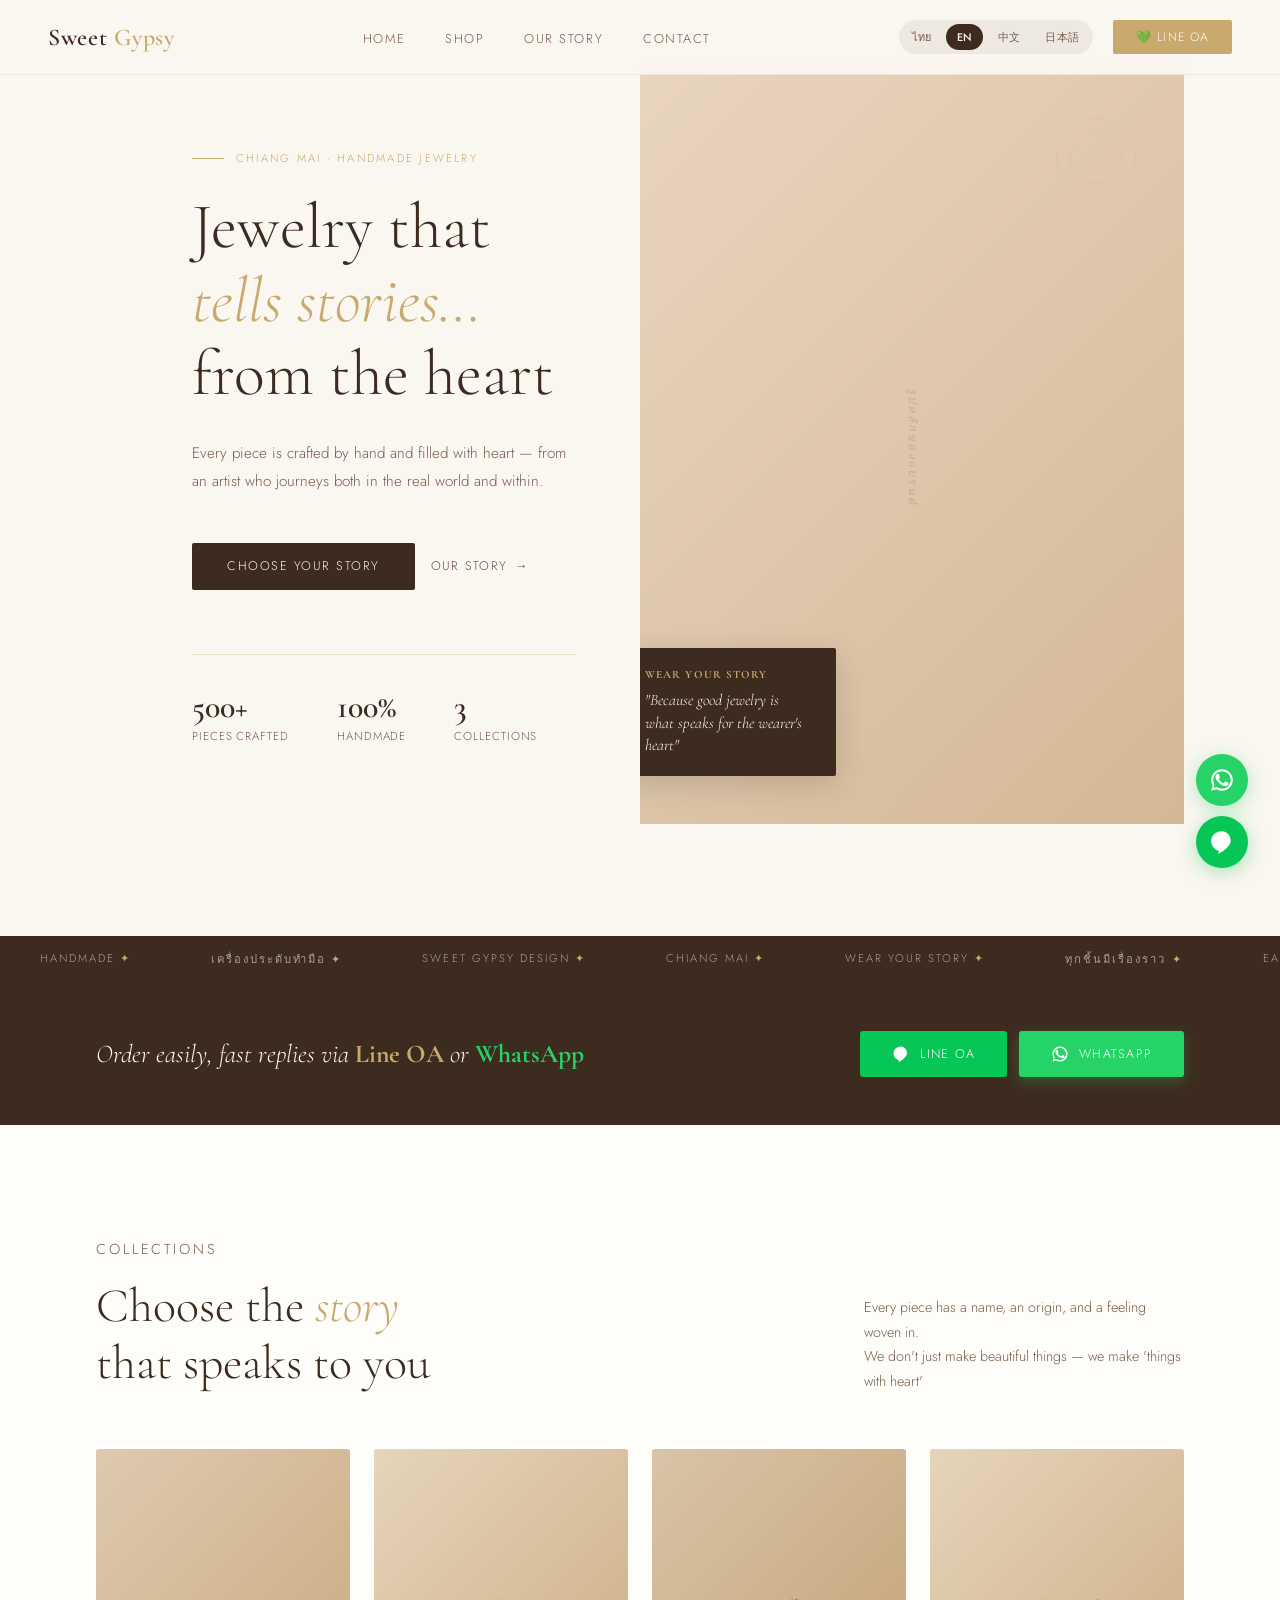
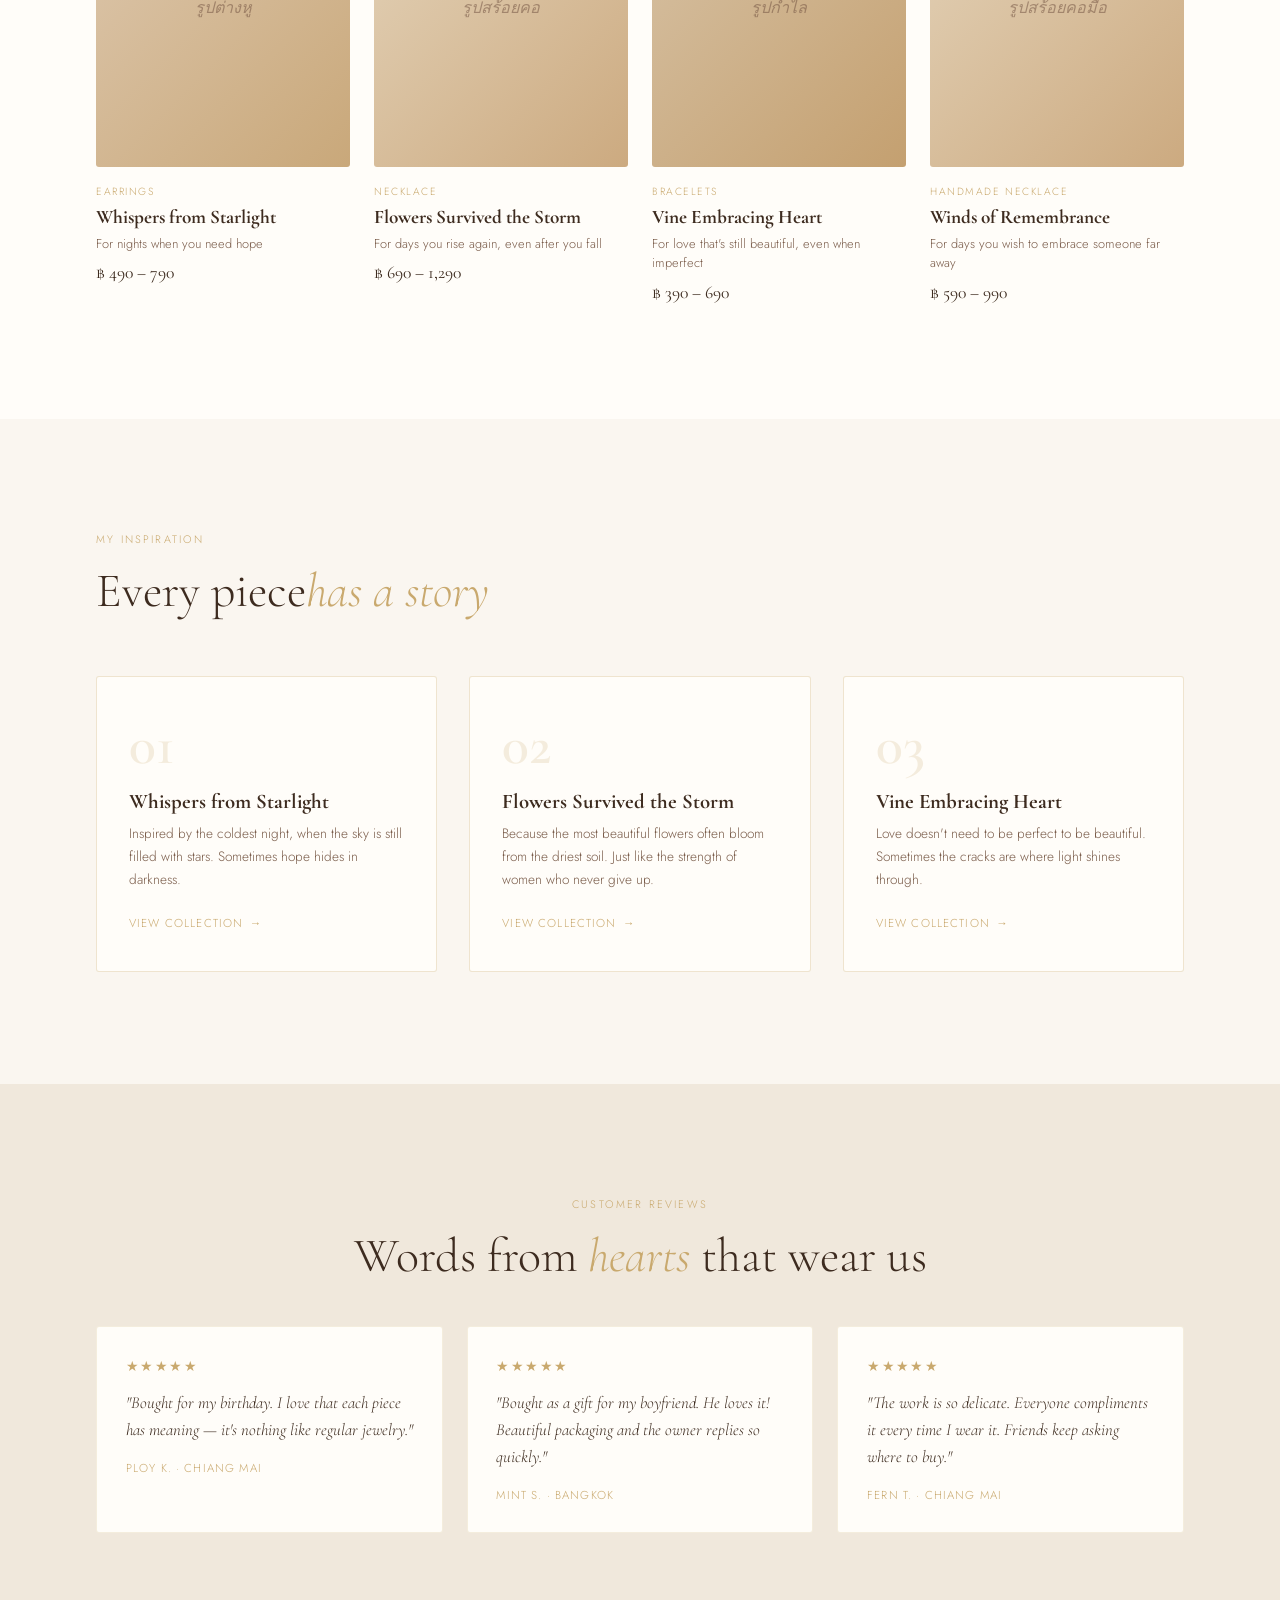
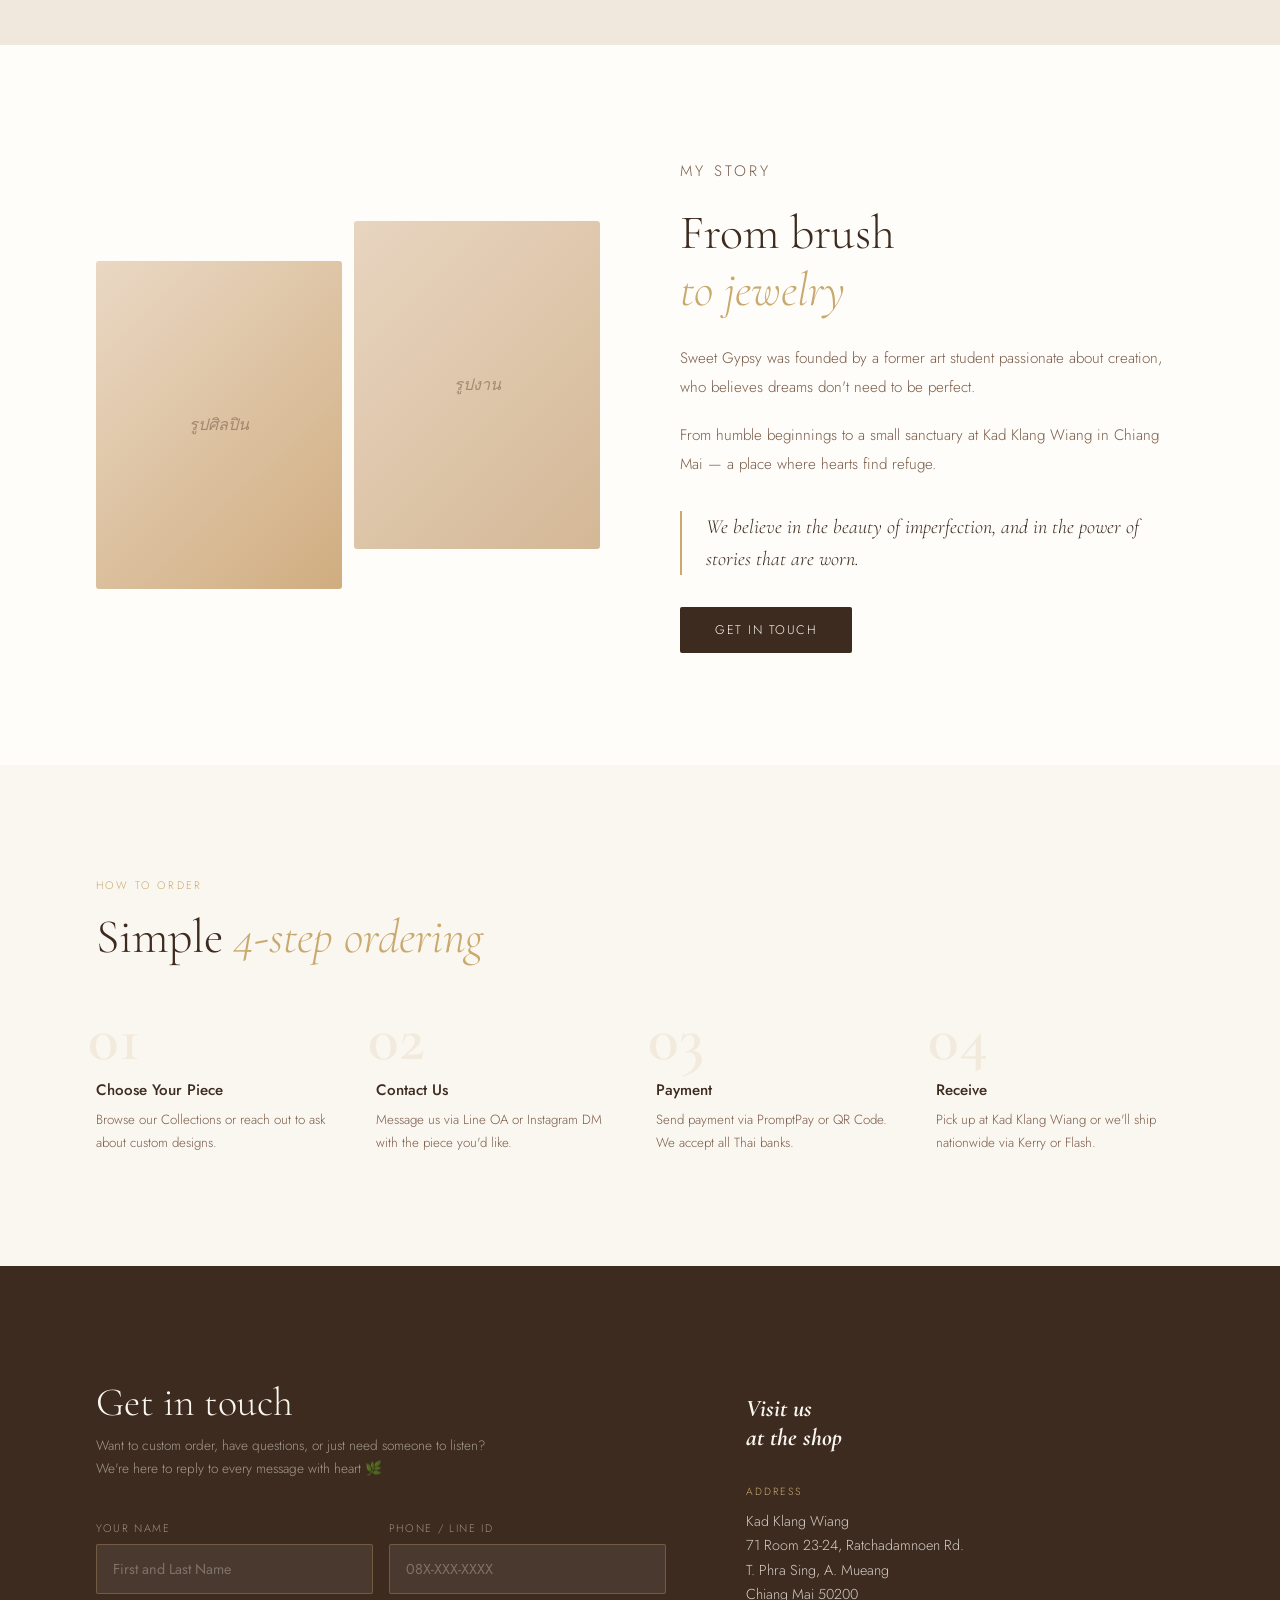
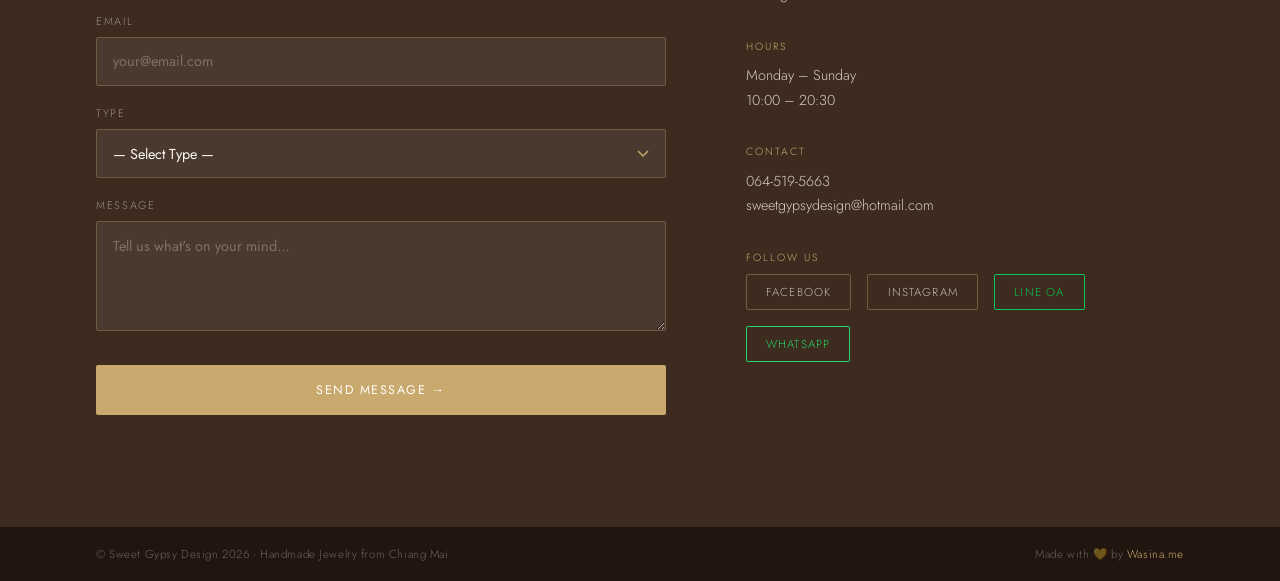
==== commit c3ff2dbd: "fix pattern line and colum + language" ====
--- a/test.html
+++ b/test.html
@@ -172,6 +172,21 @@
         <p class="product-price" data-i18n="product_price_3">฿ 390 – 690</p>
       </div>
     </div>
+    <!-- Card 4 -->
+    <div class="product-card">
+      <div class="product-img-wrap">
+        <div class="img-ph ph-3">รูปสร้อยคอมือ</div>
+        <div class="product-overlay">
+          <button class="product-overlay-btn" data-i18n="product_overlay_btn">ดูรายละเอียด</button>
+        </div>
+      </div>
+      <div class="product-info">
+        <p class="product-cat" data-i18n="product_cat_4">Handmade Necklace</p>
+        <h3 class="product-name" data-i18n="product_name_4">สายลมแห่งความทรงจำ</h3>
+        <p class="product-story" data-i18n="product_story_4">สำหรับวันที่คุณอยากกอดใครสักคนที่อยู่ไกล</p>
+        <p class="product-price" data-i18n="product_price_4">฿ 590 – 990</p>
+      </div>
+    </div>
   </div>
 </section>
 
--- a/test.css
+++ b/test.css
@@ -220,7 +220,7 @@
 .collections-header p { font-size: .9rem; color: var(--text-muted); max-width: 320px; line-height: 1.7; }
 
 .product-grid {
-  display: grid; grid-template-columns: repeat(3, 1fr); gap: 1.5rem;
+  display: grid; grid-template-columns: repeat(4, 1fr); gap: 1.5rem;
 }
 
 .product-card {
@@ -230,7 +230,7 @@
 .product-card:hover { transform: translateY(-6px); }
 
 .product-img-wrap {
-  aspect-ratio: 3/4; overflow: hidden; background: var(--cream-dark);
+  aspect-ratio: 4/5; overflow: hidden; background: var(--cream-dark);
   border-radius: 3px; position: relative;
 }
 .product-img-wrap img {
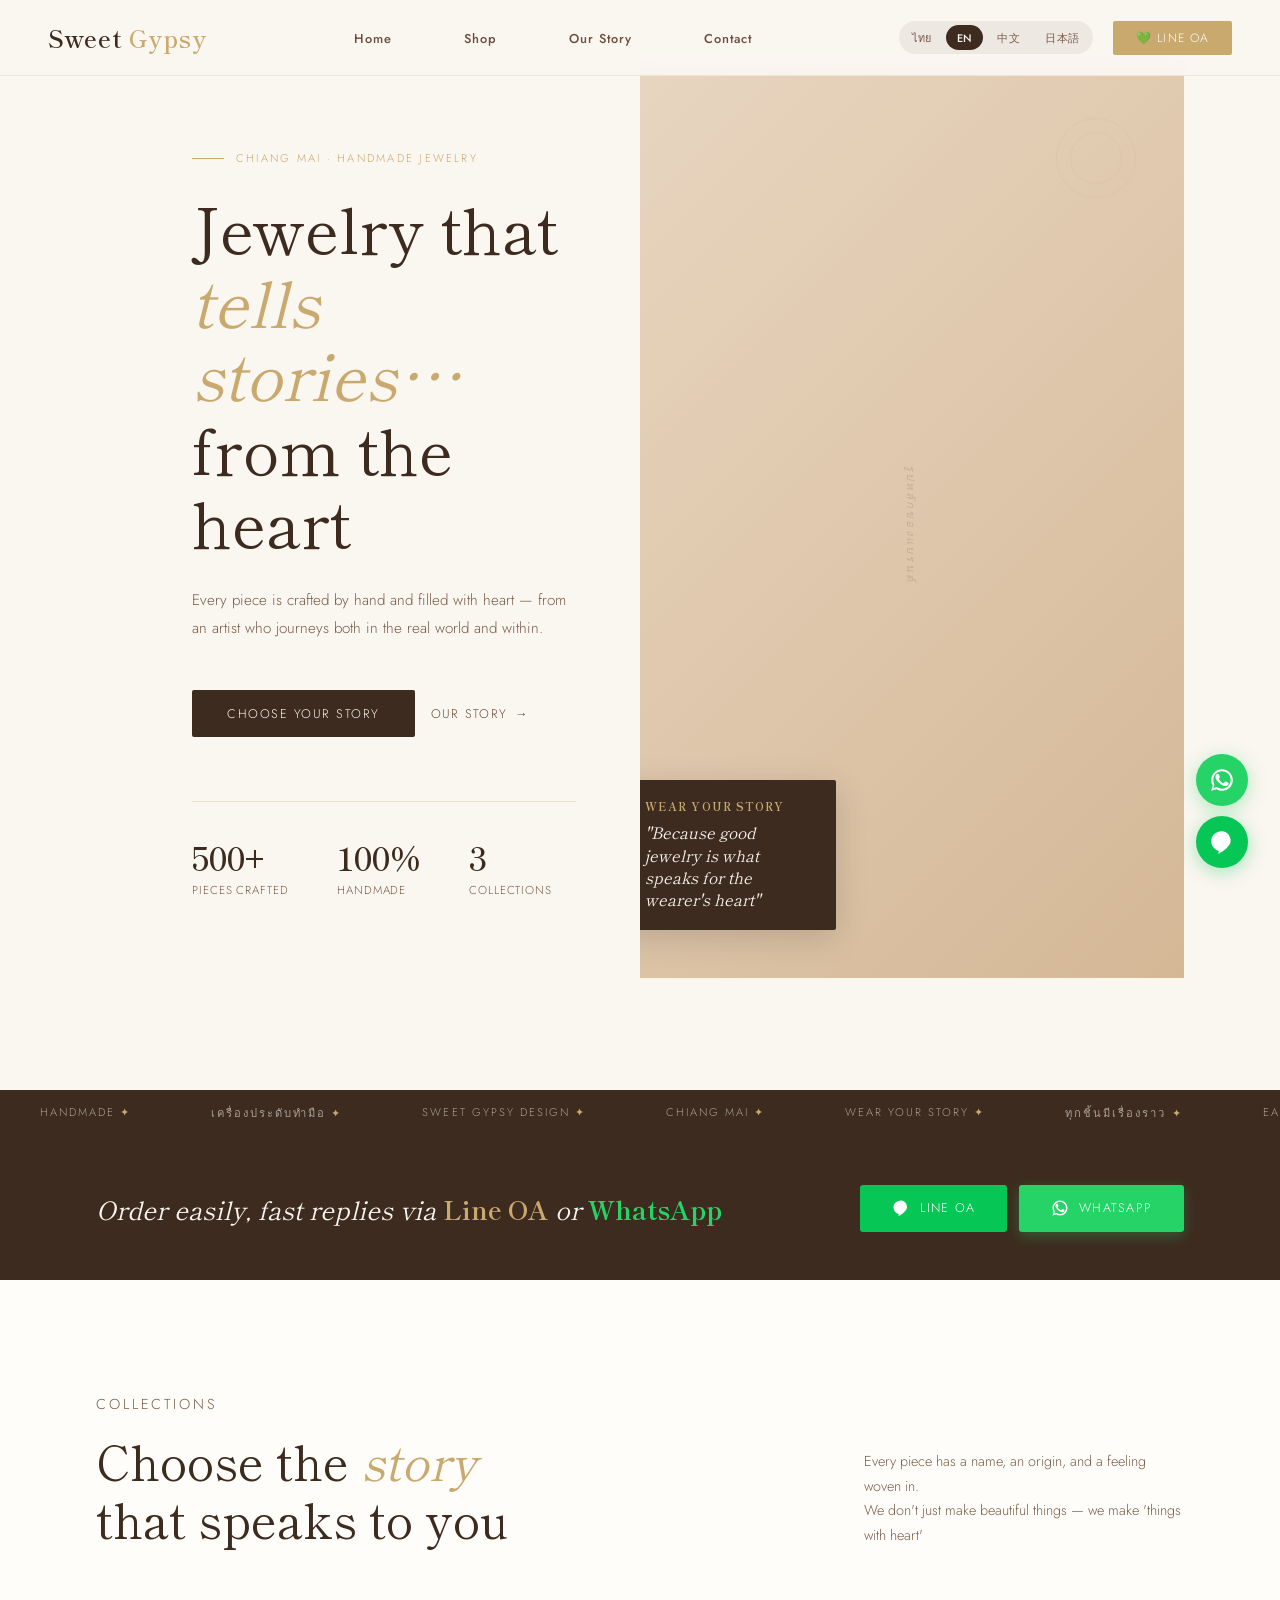
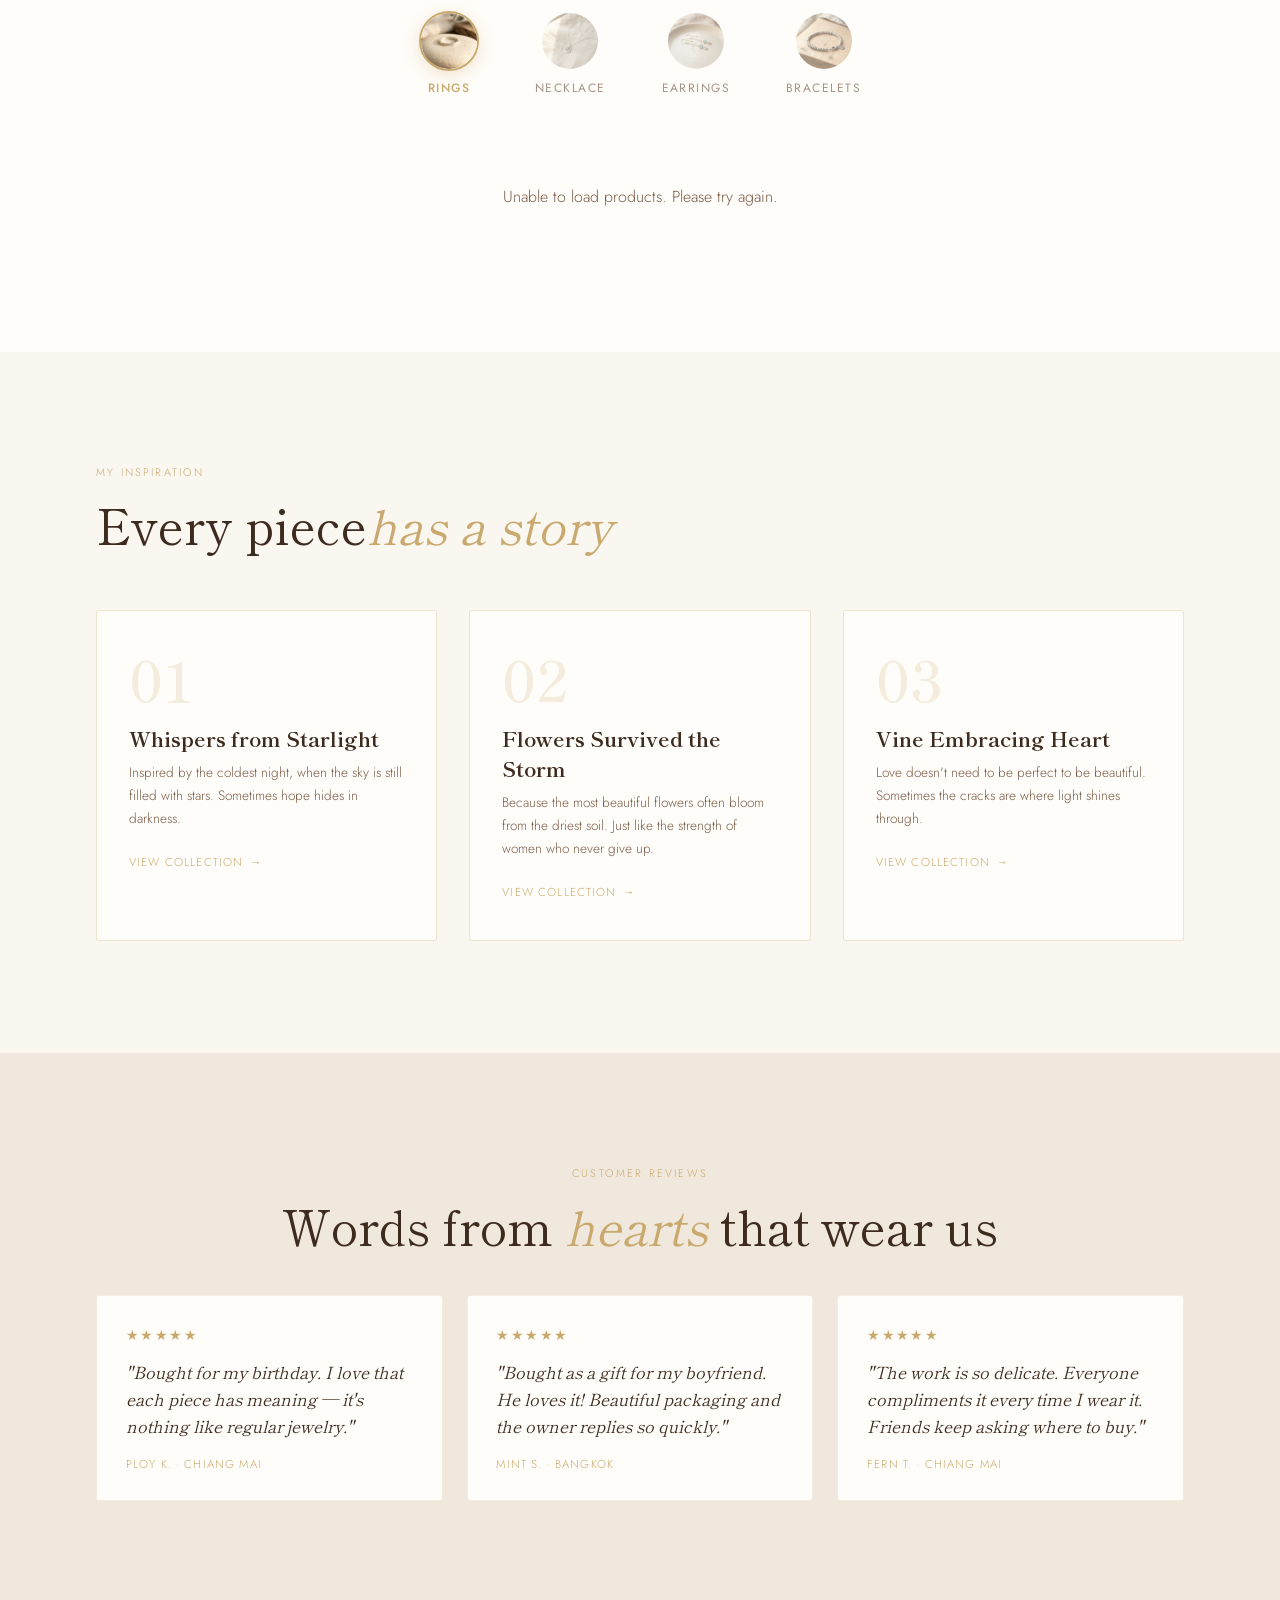
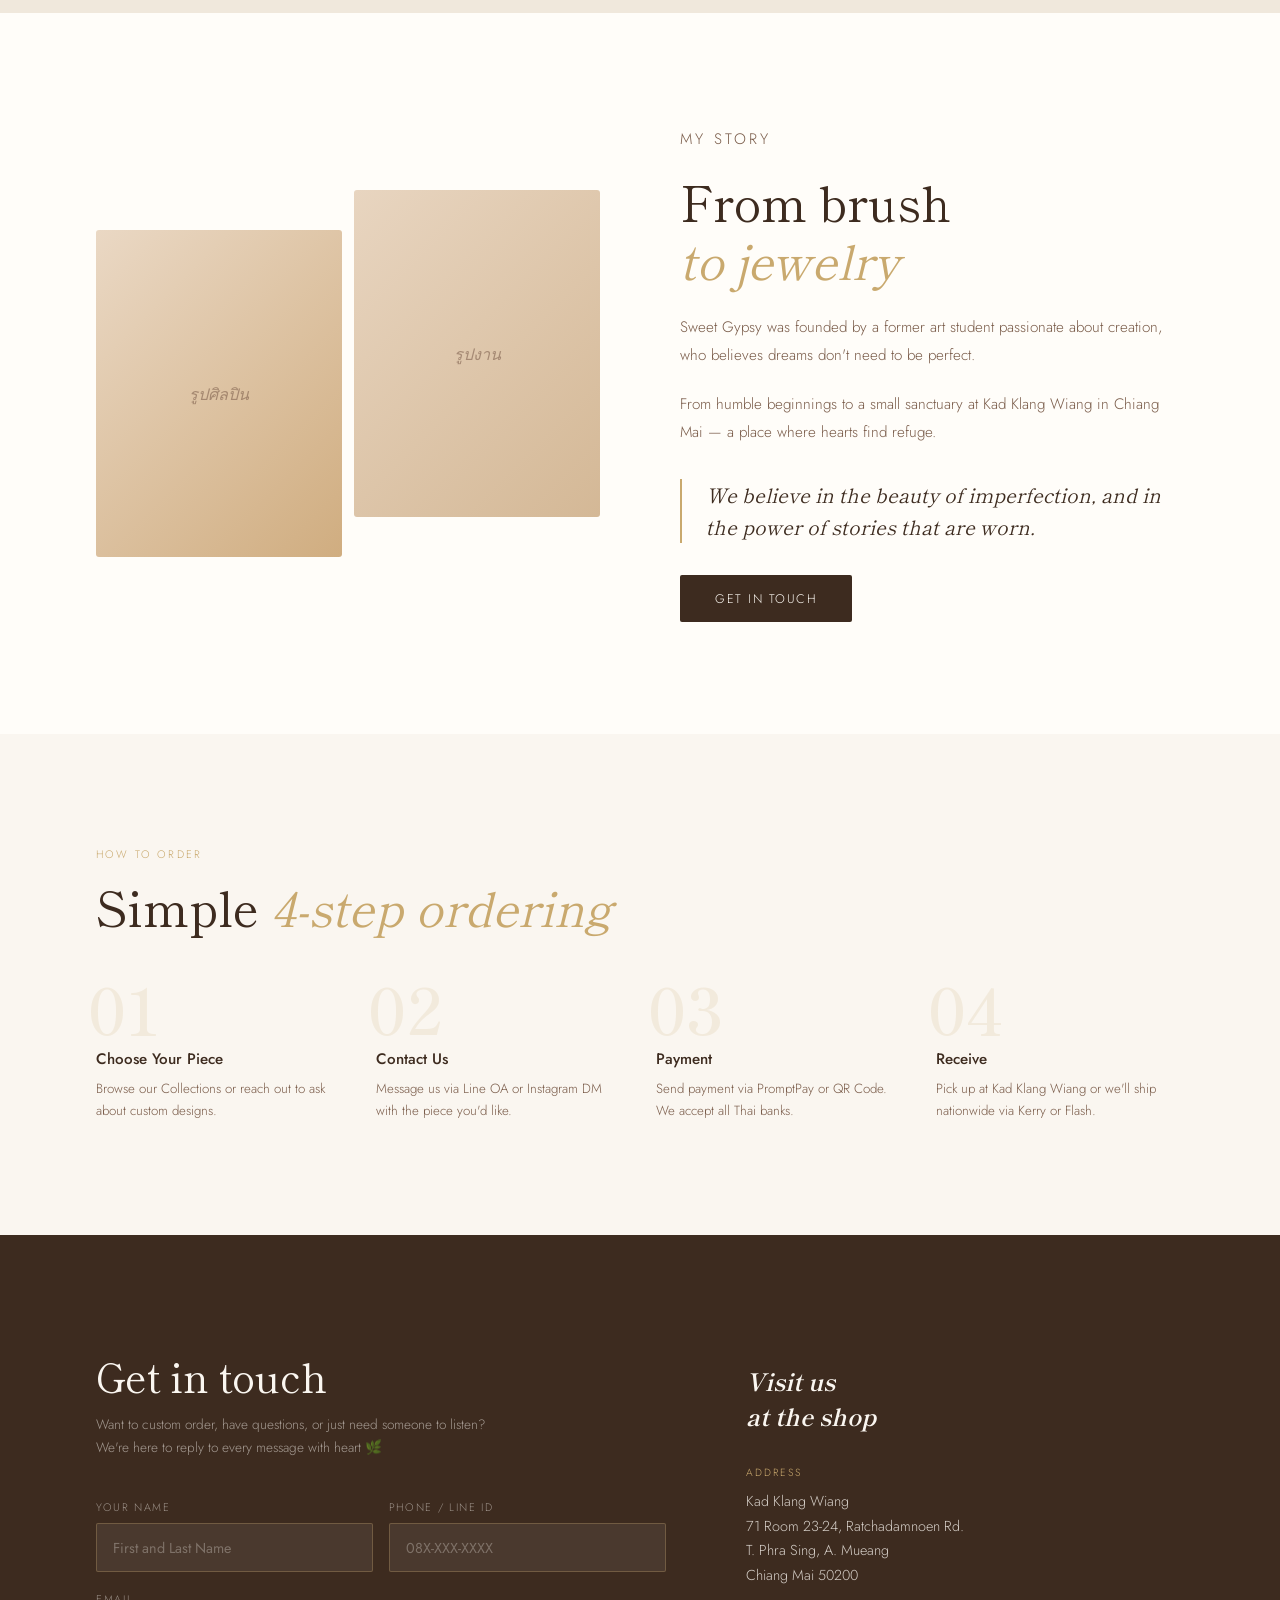
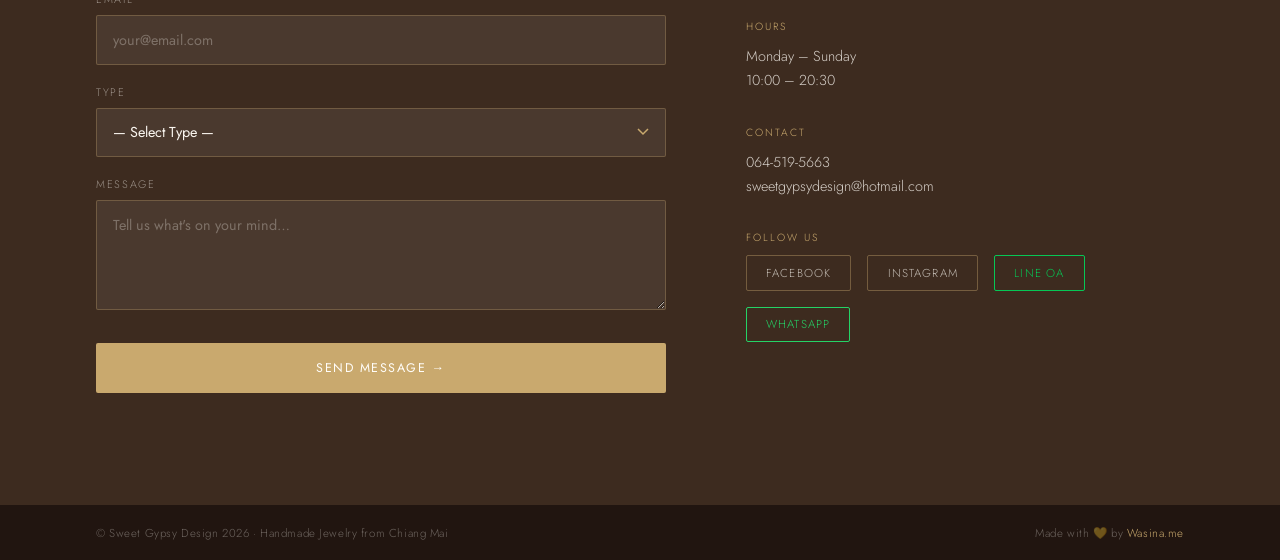
==== commit 9a1cf543: "fix layout and add possible preview on mobile and tablet + ann auto trans file to f_auto" ====
--- a/test.html
+++ b/test.html
@@ -25,7 +25,7 @@
     <li><a href="#story" data-i18n="nav_story">เรื่องราว</a></li>
     <li><a href="#contact" data-i18n="nav_contact">ติดต่อ</a></li>
   </ul>
-  <div style="display:flex;align-items:center;gap:.5rem">
+  <div class="nav-right">
     <div class="lang-switcher" id="lang-switcher">
       <button class="lang-btn" data-lang="th" onclick="setLang('th')">ไทย</button>
       <button class="lang-btn active" data-lang="en" onclick="setLang('en')">EN</button>
@@ -126,66 +126,31 @@
     <p data-i18n="col_desc">ทุกชิ้นงานมีชื่อ มีที่มา และมีความรู้สึกฝังอยู่<br>เราไม่ได้แค่ทำของสวย แต่ทำ 'ของที่มีหัวใจ'</p>
   </div>
 
-  <div class="product-grid">
-    <!-- Card 1 -->
-    <div class="product-card">
-      <div class="product-img-wrap">
-        <div class="img-ph ph-2">รูปต่างหู</div>
-        <div class="product-overlay">
-          <button class="product-overlay-btn" data-i18n="product_overlay_btn">ดูรายละเอียด</button>
-        </div>
-      </div>
-      <div class="product-info">
-        <p class="product-cat" data-i18n="product_cat_1">Earrings</p>
-        <h3 class="product-name" data-i18n="product_name_1">เสียงกระซิบจากแสงดาว</h3>
-        <p class="product-story" data-i18n="product_story_1">สำหรับคืนที่คุณต้องการความหวัง</p>
-        <p class="product-price" data-i18n="product_price_1">฿ 490 – 790</p>
-      </div>
-    </div>
-    <!-- Card 2 -->
-    <div class="product-card">
-      <div class="product-img-wrap">
-        <div class="img-ph ph-3">รูปสร้อยคอ</div>
-        <div class="product-overlay">
-          <button class="product-overlay-btn" data-i18n="product_overlay_btn">ดูรายละเอียด</button>
-        </div>
-      </div>
-      <div class="product-info">
-        <p class="product-cat" data-i18n="product_cat_2">Necklace</p>
-        <h3 class="product-name" data-i18n="product_name_2">ดอกไม้ที่รอดในพายุ</h3>
-        <p class="product-story" data-i18n="product_story_2">สำหรับวันที่คุณลุกขึ้นมาแม้จะเคยล้ม</p>
-        <p class="product-price" data-i18n="product_price_2">฿ 690 – 1,290</p>
-      </div>
-    </div>
-    <!-- Card 3 -->
-    <div class="product-card">
-      <div class="product-img-wrap">
-        <div class="img-ph ph-4">รูปกำไล</div>
-        <div class="product-overlay">
-          <button class="product-overlay-btn" data-i18n="product_overlay_btn">ดูรายละเอียด</button>
-        </div>
-      </div>
-      <div class="product-info">
-        <p class="product-cat" data-i18n="product_cat_3">Bracelets</p>
-        <h3 class="product-name" data-i18n="product_name_3">เถาวัลย์โอบใจ</h3>
-        <p class="product-story" data-i18n="product_story_3">สำหรับความรักที่ยังงดงาม แม้จะไม่สมบูรณ์</p>
-        <p class="product-price" data-i18n="product_price_3">฿ 390 – 690</p>
-      </div>
-    </div>
-    <!-- Card 4 -->
-    <div class="product-card">
-      <div class="product-img-wrap">
-        <div class="img-ph ph-3">รูปสร้อยคอมือ</div>
-        <div class="product-overlay">
-          <button class="product-overlay-btn" data-i18n="product_overlay_btn">ดูรายละเอียด</button>
-        </div>
-      </div>
-      <div class="product-info">
-        <p class="product-cat" data-i18n="product_cat_4">Handmade Necklace</p>
-        <h3 class="product-name" data-i18n="product_name_4">สายลมแห่งความทรงจำ</h3>
-        <p class="product-story" data-i18n="product_story_4">สำหรับวันที่คุณอยากกอดใครสักคนที่อยู่ไกล</p>
-        <p class="product-price" data-i18n="product_price_4">฿ 590 – 990</p>
-      </div>
+  <!-- COLLECTION TABS (Moved from Hero) -->
+  <div class="collection-tabs-ui" id="collection-tabs-ui">
+    <button class="collection-tab active" data-tab="rings">
+      <div class="tab-img"><img src="img/ring.png" alt="Rings"></div>
+      <span data-i18n="tab_rings">Rings</span>
+    </button>
+    <button class="collection-tab" data-tab="necklace">
+      <div class="tab-img"><img src="img/necklace.png" alt="Necklace"></div>
+      <span data-i18n="tab_necklace">Necklace</span>
+    </button>
+    <button class="collection-tab" data-tab="earrings">
+      <div class="tab-img"><img src="img/earrings.png" alt="Earrings"></div>
+      <span data-i18n="tab_earrings">Earrings</span>
+    </button>
+    <button class="collection-tab" data-tab="bracelets">
+      <div class="tab-img"><img src="img/bracelet.png" alt="Bracelets"></div>
+      <span data-i18n="tab_bracelets">Bracelets</span>
+    </button>
+  </div>
+
+  <div class="collections-columns" id="collections-columns">
+    <!-- Loading state -->
+    <div class="product-grid-loader" id="product-loader">
+      <div class="loader-spinner"></div>
+      <p data-i18n="catalog_loading">กำลังโหลดสินค้า...</p>
     </div>
   </div>
 </section>
@@ -368,6 +333,38 @@
 </div>
 
 
+<!-- PRODUCT DETAIL MODAL -->
+<div class="product-modal-overlay" id="product-modal-overlay">
+  <div class="product-modal" id="product-modal">
+    <button class="modal-close" id="modal-close" aria-label="Close">&times;</button>
+    <div class="modal-body">
+      <div class="modal-img-side">
+        <div class="modal-img-wrapper">
+          <img id="modal-img" src="" alt="Product" class="modal-product-img" loading="lazy">
+        </div>
+      </div>
+      <div class="modal-info-side">
+        <p class="modal-product-cat" id="modal-cat"></p>
+        <h2 class="modal-product-name" id="modal-name"></h2>
+        <p class="modal-product-story" id="modal-story"></p>
+        <div class="modal-divider"></div>
+        <p class="modal-product-price" id="modal-price"></p>
+        <p class="modal-product-desc" id="modal-desc"></p>
+        <div class="modal-actions">
+          <a href="#" id="modal-wa-btn" class="modal-order-btn modal-wa" target="_blank">
+            <svg viewBox="0 0 24 24" width="18" height="18"><path d="M17.472 14.382c-.297-.149-1.758-.867-2.03-.967-.273-.099-.471-.148-.67.15-.197.297-.767.966-.94 1.164-.173.199-.347.223-.644.075-.297-.15-1.255-.463-2.39-1.475-.883-.788-1.48-1.761-1.653-2.059-.173-.297-.018-.458.13-.606.134-.133.298-.347.446-.52.149-.174.198-.298.298-.497.099-.198.05-.371-.025-.52-.075-.149-.669-1.612-.916-2.207-.242-.579-.487-.5-.669-.51-.173-.008-.371-.01-.57-.01-.198 0-.52.074-.792.372-.272.297-1.04 1.016-1.04 2.479 0 1.462 1.065 2.875 1.213 3.074.149.198 2.096 3.2 5.077 4.487.709.306 1.262.489 1.694.625.712.227 1.36.195 1.871.118.571-.085 1.758-.719 2.006-1.413.248-.694.248-1.289.173-1.413-.074-.124-.272-.198-.57-.347z" fill="currentColor"/><path d="M11.999 2C6.477 2 2 6.477 2 12c0 1.89.524 3.66 1.438 5.168L2 22l4.985-1.418A9.945 9.945 0 0011.999 22C17.522 22 22 17.523 22 12S17.522 2 11.999 2zm0 18a7.946 7.946 0 01-4.291-1.253l-.308-.183-3.185.906.85-3.093-.2-.317A7.961 7.961 0 014 12c0-4.418 3.581-8 7.999-8C16.418 4 20 7.582 20 12s-3.582 8-8.001 8z" fill="currentColor"/></svg>
+            <span data-i18n="modal_wa_btn">สั่งซื้อผ่าน WhatsApp</span>
+          </a>
+          <a href="https://line.me/ti/p/~@sweetgypsy" id="modal-line-btn" class="modal-order-btn modal-line" target="_blank">
+            <svg viewBox="0 0 24 24" width="18" height="18"><path d="M12 2C6.48 2 2 6.02 2 11c0 4.14 2.73 7.67 6.57 9.13.49.18.58.44.43.87l-.38 1.44c-.12.44.16.44.34.32C12.28 21 20 15.88 20 11c0-4.98-3.58-9-8-9z" fill="currentColor"/></svg>
+            <span data-i18n="modal_line_btn">สั่งซื้อผ่าน Line OA</span>
+          </a>
+        </div>
+      </div>
+    </div>
+  </div>
+</div>
+
 <script src="test.js"></script>
 </body>
 </html>
--- a/test.css
+++ b/test.css
@@ -58,19 +58,30 @@
 .nav-links {
   display: flex; gap: 2.5rem; list-style: none;
 }
+.nav-links li { margin: 0 1rem; }
 .nav-links a {
-  font-size: .8rem; letter-spacing: .12em; text-transform: uppercase;
-  color: var(--text-muted); text-decoration: none;
-  transition: color .2s;
+  text-decoration: none;
+  font-size: .8rem;
+  font-weight: 500;
+  letter-spacing: .08em;
+  color: var(--brown-light);
+  transition: color .3s ease;
   position: relative;
 }
+.nav-links a:hover { color: var(--gold); }
 .nav-links a::after {
-  content: ''; position: absolute; bottom: -3px; left: 0; right: 0;
-  height: 1px; background: var(--gold); transform: scaleX(0);
-  transition: transform .3s; transform-origin: left;
-}
-.nav-links a:hover { color: var(--brown); }
-.nav-links a:hover::after { transform: scaleX(1); }
+  content: ''; position: absolute;
+  width: 0%; height: 1px; bottom: -4px; left: 0;
+  background-color: var(--gold);
+  transition: width .3s ease;
+}
+.nav-links a:hover::after { width: 100%; }
+
+.nav-right {
+  display: flex;
+  align-items: center;
+  gap: .5rem;
+}
 
 .nav-cta {
   background: var(--gold); color: var(--white) !important;
@@ -142,6 +153,7 @@
 .btn-secondary:hover { color: var(--gold); gap: .75rem; }
 .btn-secondary::after { content: '→'; }
 
+
 .hero-stats {
   margin-top: 4rem; display: flex; gap: 3rem;
   padding-top: 2rem; border-top: 1px solid rgba(201,169,110,0.3);
@@ -219,6 +231,70 @@
 .collections-header { display: flex; justify-content: space-between; align-items: flex-end; margin-bottom: 3.5rem; flex-wrap: wrap; gap: 1rem; }
 .collections-header p { font-size: .9rem; color: var(--text-muted); max-width: 320px; line-height: 1.7; }
 
+/* ─── COLLECTION TABS UI ─── */
+.collection-tabs-ui {
+  display: flex; gap: 1.5rem; margin-bottom: 3rem; flex-wrap: wrap; justify-content: center;
+}
+.collection-tab {
+  display: flex; flex-direction: column; align-items: center; gap: .5rem;
+  background: none; border: none; padding: .5rem 1rem; cursor: pointer;
+  opacity: 0.6; transition: all .3s ease; outline: none;
+}
+.collection-tab:hover { opacity: 0.8; transform: translateY(-3px); }
+.collection-tab.active { opacity: 1; transform: translateY(0); }
+.tab-img {
+  width: 60px; height: 60px; border-radius: 50%; overflow: hidden;
+  border: 2px solid transparent; transition: all .3s ease;
+}
+.collection-tab:hover .tab-img { border-color: rgba(201,169,110,0.5); }
+.collection-tab.active .tab-img {
+  border-color: var(--gold);
+  box-shadow: 0 4px 15px rgba(201,169,110,0.3);
+}
+.tab-img img {
+  width: 100%; height: 100%; object-fit: cover; filter: sepia(10%);
+}
+.collection-tab span {
+  font-size: .75rem; letter-spacing: .12em; text-transform: uppercase;
+  color: var(--brown-light); font-family: var(--body-font), sans-serif;
+  transition: color .3s ease;
+}
+.collection-tab.active span { color: var(--gold); font-weight: 500; }
+
+/* ─── CATEGORY COLUMNS LAYOUT (TAB PANES) ─── */
+.collections-columns {
+  display: block; width: 100%;
+}
+
+.collection-column {
+  display: none; animation: fadeIn .4s ease;
+}
+.collection-column.active {
+  display: block;
+}
+
+@keyframes fadeIn {
+  from { opacity: 0; transform: translateY(10px); }
+  to { opacity: 1; transform: translateY(0); }
+}
+
+.collection-column-header {
+  display: none; /* Hide the old header since tabs replace it */
+}
+
+.collection-column-items {
+  display: grid; grid-template-columns: repeat(4, 1fr); gap: 1.5rem;
+}
+
+/* Empty column state */
+.collection-empty {
+  text-align: center; padding: 4rem 1rem;
+  font-size: 1rem; color: var(--text-muted);
+  font-style: italic; border: 1px dashed rgba(201,169,110,0.25);
+  border-radius: 3px; grid-column: 1 / -1;
+}
+
+/* ─── PRODUCT CARDS (used inside columns) ─── */
 .product-grid {
   display: grid; grid-template-columns: repeat(4, 1fr); gap: 1.5rem;
 }
@@ -458,6 +534,163 @@
 .ph-3 { background: linear-gradient(135deg, #E5D5BC 0%, #CCAA80 100%); }
 .ph-4 { background: linear-gradient(135deg, #D8C4A8 0%, #C4A070 100%); }
 .ph-5 { background: linear-gradient(135deg, #EAD8C4 0%, #D0AD80 100%); }
+
+/* ─── PRODUCT GRID LOADER ─── */
+.product-grid-loader {
+  grid-column: 1 / -1;
+  display: flex; flex-direction: column; align-items: center; justify-content: center;
+  padding: 4rem 0; gap: 1.2rem;
+}
+.product-grid-loader p {
+  font-size: .85rem; color: var(--text-muted);
+  letter-spacing: .05em;
+}
+.loader-spinner {
+  width: 36px; height: 36px;
+  border: 2px solid rgba(201,169,110,0.2);
+  border-top-color: var(--gold);
+  border-radius: 50%;
+  animation: spin .8s linear infinite;
+}
+@keyframes spin { to { transform: rotate(360deg); } }
+
+/* Fallback grid: shown initially, hidden once dynamic products load */
+.product-grid-fallback.hidden { display: none; }
+
+/* ─── DYNAMIC PRODUCT CARD IMAGE ─── */
+.product-img-wrap img.product-img-dynamic {
+  width: 100%; height: 100%; object-fit: cover;
+  transition: transform .6s ease, opacity .4s ease;
+  filter: sepia(10%);
+}
+.product-img-wrap img.product-img-dynamic.loading {
+  opacity: 0.6;
+}
+.product-card:hover .product-img-wrap img.product-img-dynamic {
+  transform: scale(1.04);
+}
+.product-img-wrap img.image-error {
+  object-fit: contain; padding: 20px;
+  filter: grayscale(30%);
+}
+
+/* ─── PRODUCT DETAIL MODAL ─── */
+.product-modal-overlay {
+  position: fixed; inset: 0; z-index: 1000;
+  background: rgba(44, 30, 20, 0.65);
+  backdrop-filter: blur(6px);
+  display: flex; align-items: center; justify-content: center;
+  opacity: 0; pointer-events: none;
+  transition: opacity .35s ease;
+}
+.product-modal-overlay.active {
+  opacity: 1; pointer-events: all;
+}
+
+.product-modal {
+  background: var(--white);
+  border-radius: 4px;
+  max-width: 900px; width: 92vw;
+  max-height: 90vh; overflow-y: auto;
+  position: relative;
+  box-shadow: 0 24px 80px rgba(44, 30, 20, 0.3);
+  transform: translateY(30px) scale(0.97);
+  transition: transform .4s cubic-bezier(.22,.61,.36,1);
+}
+.product-modal-overlay.active .product-modal {
+  transform: translateY(0) scale(1);
+}
+
+.modal-close {
+  position: absolute; top: 1rem; right: 1.2rem;
+  background: none; border: none;
+  font-size: 1.8rem; color: var(--text-muted);
+  cursor: pointer; z-index: 10;
+  width: 36px; height: 36px;
+  display: flex; align-items: center; justify-content: center;
+  border-radius: 50%;
+  transition: color .2s, background .2s;
+}
+.modal-close:hover {
+  color: var(--brown); background: rgba(201,169,110,0.15);
+}
+
+.modal-body {
+  display: grid; grid-template-columns: 1fr 1fr;
+}
+
+.modal-img-side {
+  overflow: hidden; border-radius: 4px 0 0 4px;
+}
+.modal-img-wrapper {
+  width: 100%; height: 100%; min-height: 400px;
+  background: var(--cream-dark);
+  display: flex; align-items: center; justify-content: center;
+}
+.modal-product-img {
+  width: 100%; height: 100%; object-fit: cover;
+  filter: sepia(8%);
+  transition: opacity .4s ease;
+}
+.modal-product-img.image-error {
+  object-fit: contain; padding: 2rem;
+}
+
+.modal-info-side {
+  padding: 2.5rem 2.5rem 2rem;
+  display: flex; flex-direction: column; justify-content: center;
+}
+.modal-product-cat {
+  font-size: .65rem; letter-spacing: .18em; text-transform: uppercase;
+  color: var(--gold); margin-bottom: .6rem;
+}
+.modal-product-name {
+  font-family: var(--heading-font), serif;
+  font-size: 1.8rem; font-weight: 300;
+  color: var(--brown); line-height: 1.25;
+  margin-bottom: .6rem;
+}
+.modal-product-story {
+  font-family: var(--heading-font), serif;
+  font-size: 1rem; font-style: italic;
+  color: var(--text-muted); line-height: 1.6;
+  margin-bottom: 1rem;
+}
+.modal-divider {
+  width: 40px; height: 1px;
+  background: var(--gold); margin: .5rem 0 1rem;
+}
+.modal-product-price {
+  font-family: var(--heading-font), serif;
+  font-size: 1.5rem; color: var(--brown);
+  font-weight: 400; margin-bottom: .8rem;
+}
+.modal-product-desc {
+  font-size: .88rem; color: var(--text-muted);
+  line-height: 1.8; margin-bottom: 1.8rem;
+}
+
+.modal-actions {
+  display: flex; flex-direction: column; gap: .65rem;
+}
+.modal-order-btn {
+  display: flex; align-items: center; justify-content: center; gap: .6rem;
+  padding: .9rem 1.5rem; border-radius: 3px;
+  font-size: .78rem; font-weight: 500; letter-spacing: .08em;
+  text-transform: uppercase; text-decoration: none;
+  transition: opacity .2s, transform .2s;
+  font-family: var(--body-font), sans-serif;
+}
+.modal-order-btn:hover { opacity: .88; transform: translateY(-1px); }
+
+.modal-wa {
+  background: #25D366; color: white;
+  box-shadow: 0 4px 14px rgba(37,211,102,.25);
+}
+.modal-line {
+  background: #06C755; color: white;
+  box-shadow: 0 4px 14px rgba(6,199,85,.25);
+}
 
 /* ─── LANGUAGE SWITCHER ─── */
 .lang-switcher {
@@ -526,6 +759,8 @@
   .hero { grid-template-columns: 1fr 1fr; }
   .hero-left { padding: 4rem 2.5rem 4rem 3rem; }
 
+  .collections-columns { display: block; }
+  .collection-column-items { grid-template-columns: repeat(2, 1fr); }
   .product-grid { grid-template-columns: repeat(2, 1fr); }
   .inspi-grid  { grid-template-columns: repeat(2, 1fr); }
   .review-grid { grid-template-columns: repeat(2, 1fr); }
@@ -545,8 +780,14 @@
   /* NAV */
   nav {
     padding: 1rem 1.5rem;
-  }
-  .nav-hamburger { display: flex; }
+    flex-wrap: wrap; /* allow wrapping if absolutely necessary */
+  }
+  .nav-logo { order: 1; flex: 1; }
+  .nav-hamburger { display: flex; order: 3; margin-left: 1rem; }
+  
+  .nav-right {
+    order: 2;
+  }
 
   .nav-links {
     position: fixed;
@@ -569,11 +810,12 @@
   }
 
   .lang-switcher {
-    margin-right: 0.5rem;
-  }
+    margin-right: 0;
+  }
+  
+  /* Hide extra nav-cta on mobile because we have floating buttons */
   .nav-cta {
-    padding: .4rem 1rem;
-    font-size: .68rem !important;
+    display: none;
   }
 
   /* HERO */
@@ -591,6 +833,7 @@
   }
   .hero-title { font-size: clamp(2rem, 8vw, 3rem); }
   .hero-sub { max-width: 100%; }
+
   .hero-stats { gap: 2rem; flex-wrap: wrap; }
   .hero-badge {
     left: 1rem;
@@ -604,6 +847,8 @@
 
   .collections-header { flex-direction: column; align-items: flex-start; }
 
+  .collections-columns { display: block; }
+  .collection-column-items { grid-template-columns: 1fr 1fr; gap: 1rem; }
   .product-grid { grid-template-columns: 1fr 1fr; gap: 1rem; }
   .inspi-grid  { grid-template-columns: 1fr; }
   .review-grid { grid-template-columns: 1fr; }
@@ -645,6 +890,15 @@
   .float-btn { width: 46px; height: 46px; }
   .float-btn svg { width: 22px; height: 22px; }
   .float-btn .float-tooltip { display: none; }
+
+  /* MODAL */
+  .product-modal { max-width: 95vw; }
+  .modal-body { grid-template-columns: 1fr; }
+  .modal-img-side { border-radius: 4px 4px 0 0; }
+  .modal-img-wrapper { min-height: 280px; max-height: 350px; }
+  .modal-info-side { padding: 1.8rem 1.5rem 1.5rem; }
+  .modal-product-name { font-size: 1.5rem; }
+  .modal-product-price { font-size: 1.3rem; }
 }
 
 /* ============================================================
@@ -669,6 +923,8 @@
   .hero-stats { gap: 1.5rem; }
   .stat-num { font-size: 1.5rem; }
 
+  .collections-columns { display: block; }
+  .collection-column-items { grid-template-columns: 1fr; }
   .product-grid { grid-template-columns: 1fr; }
   .how-steps { grid-template-columns: 1fr; }
 
@@ -678,4 +934,11 @@
   .contact-form-title { font-size: 1.6rem; }
 
   .footer-bar { font-size: .65rem; padding: .8rem 1rem; }
+
+  /* MODAL */
+  .modal-img-wrapper { min-height: 220px; max-height: 280px; }
+  .modal-info-side { padding: 1.5rem 1.2rem 1.2rem; }
+  .modal-product-name { font-size: 1.3rem; }
+  .modal-product-price { font-size: 1.15rem; }
+  .modal-order-btn { font-size: .72rem; padding: .75rem 1rem; }
 }
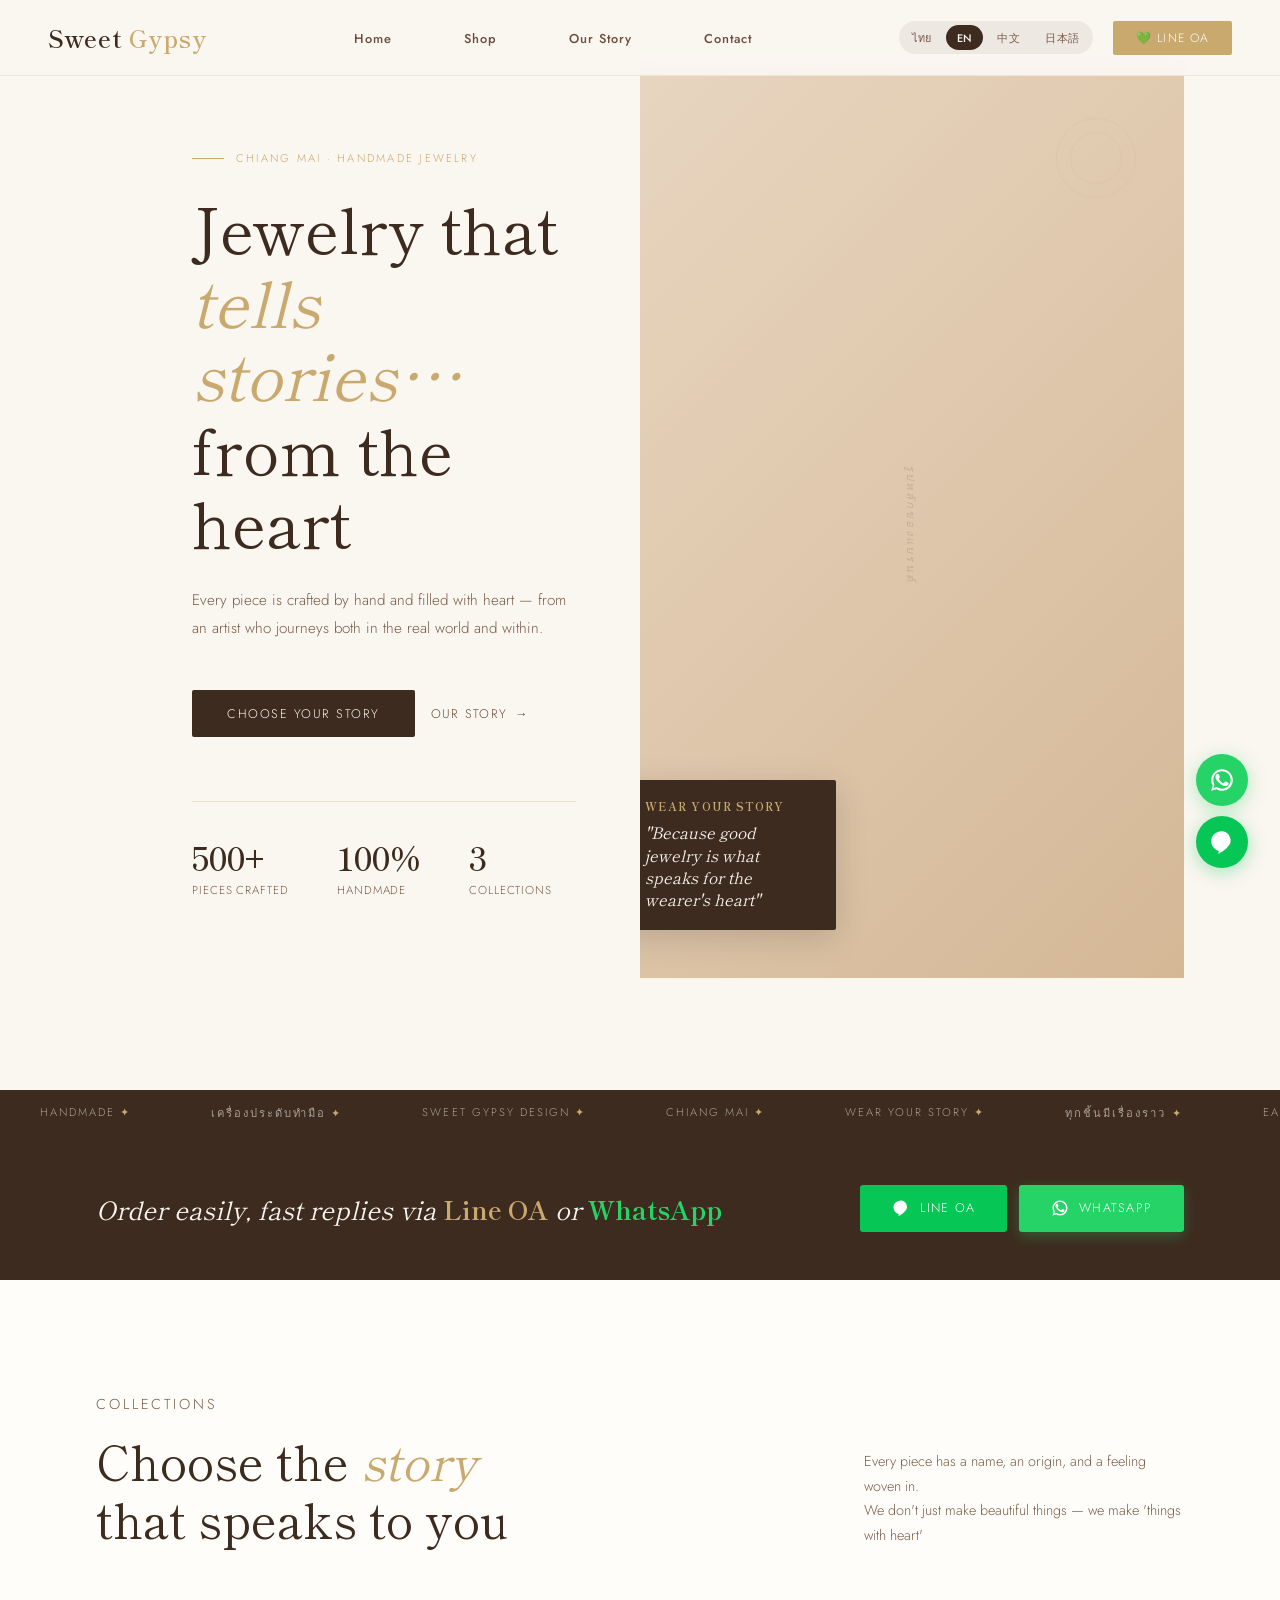
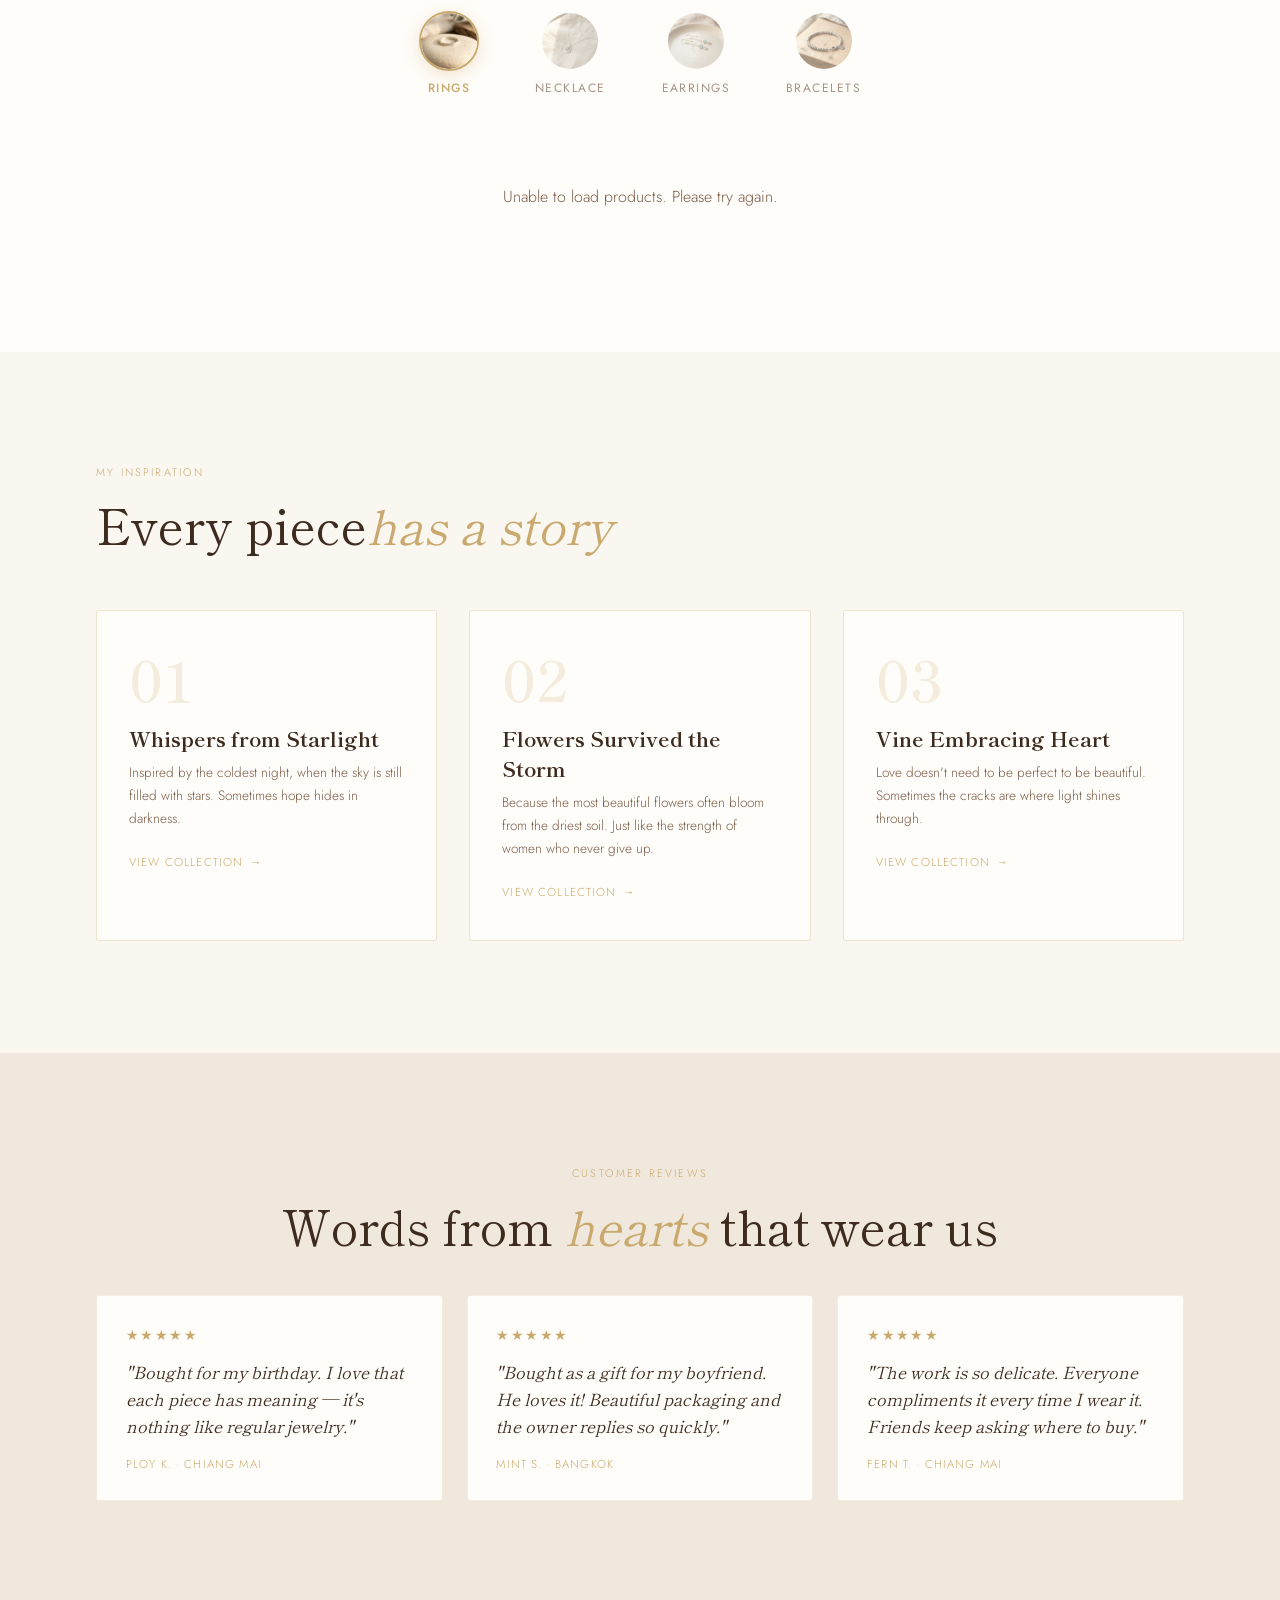
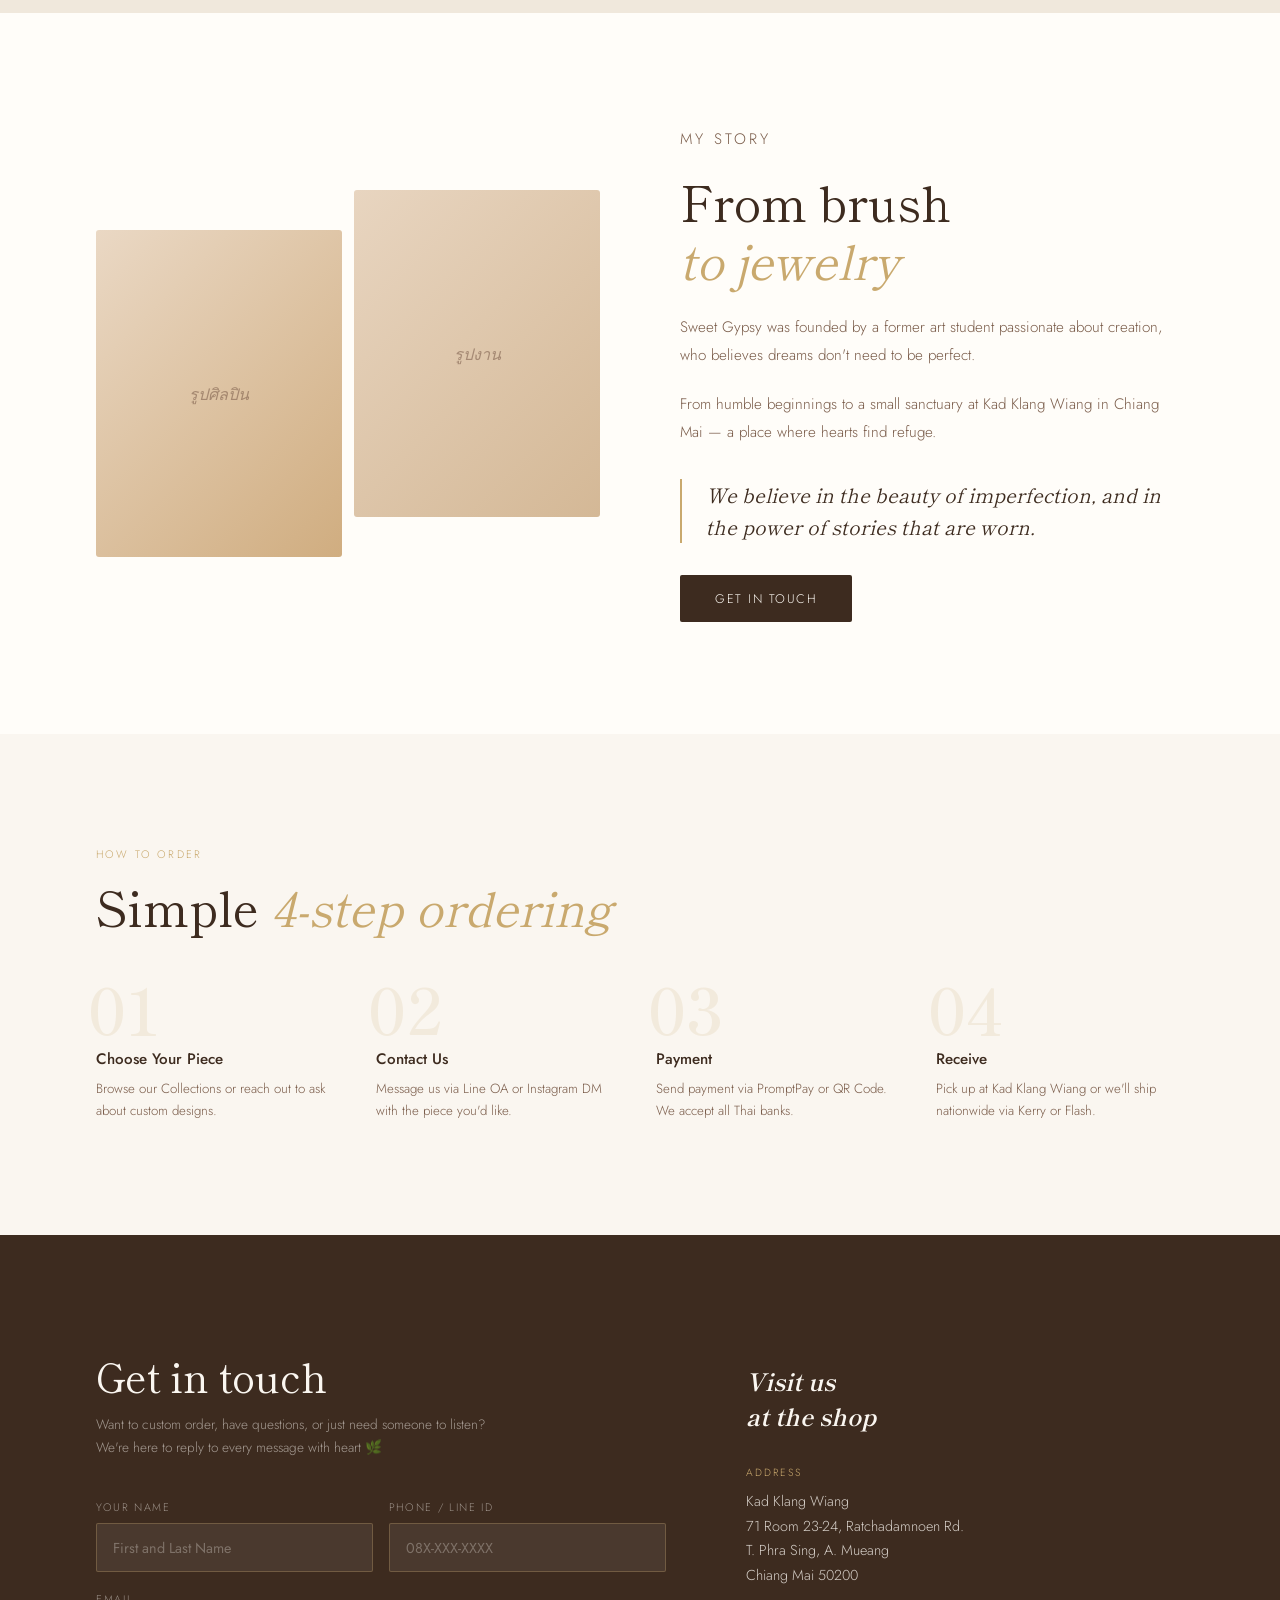
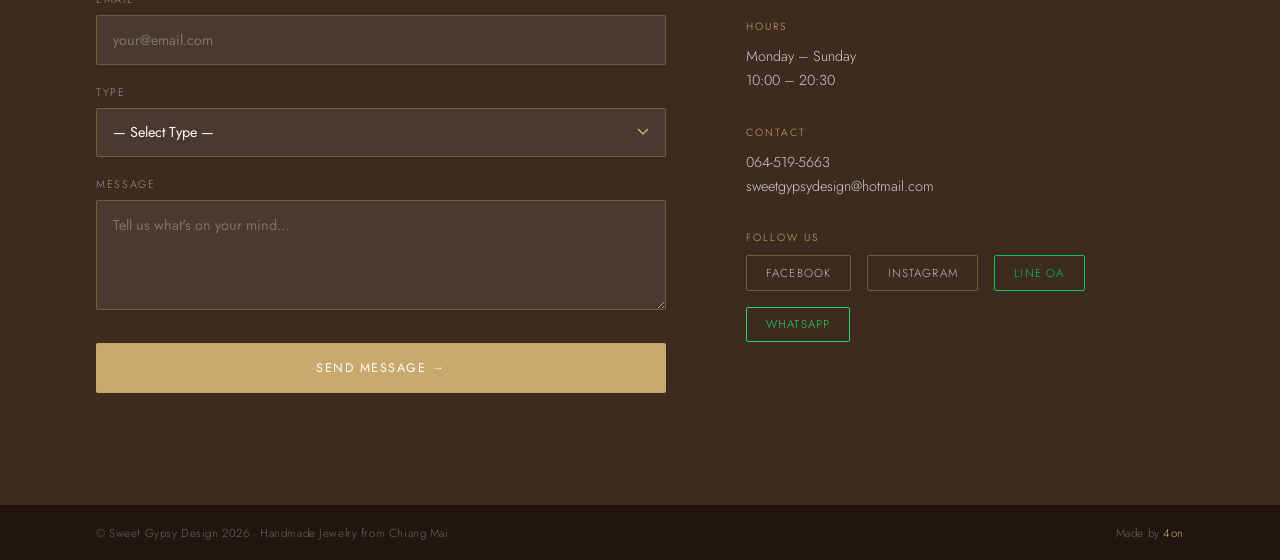
==== commit f9239075: "test" ====
--- a/test.html
+++ b/test.html
@@ -1,370 +1,446 @@
 <!DOCTYPE html>
 <html lang="th">
+
 <head>
-<meta charset="UTF-8">
-<meta name="viewport" content="width=device-width, initial-scale=1.0">
-<meta name="description" content="Sweet Gypsy Design เครื่องประดับทำมือเชียงใหม่ ต่างหู สร้อยคอ กำไล handmade จากศิลปินผู้เดินทาง ทุกชิ้นมีเรื่องราว">
-<title>Sweet Gypsy Design — เครื่องประดับเล่าเรื่อง</title>
-<link rel="preconnect" href="https://fonts.googleapis.com">
-<link href="https://fonts.googleapis.com/css2?family=Chonburi&family=Cormorant+Garamond:ital,wght@0,300;0,400;0,600;1,300;1,400&family=Jost:wght@300;400;500&family=Noto+Sans+JP:wght@300;400;500;700&family=Noto+Sans+TC:wght@300;400;500;700&family=Noto+Serif+TC:wght@300;400;500;700&family=Prompt:wght@300;400;500&family=Shippori+Mincho:wght@400;500;700&display=swap" rel="stylesheet">
-<link rel="stylesheet" href="test.css">
+  <meta charset="UTF-8">
+  <meta name="viewport" content="width=device-width, initial-scale=1.0">
+  <meta name="description"
+    content="Sweet Gypsy Design เครื่องประดับทำมือเชียงใหม่ ต่างหู สร้อยคอ กำไล handmade จากศิลปินผู้เดินทาง ทุกชิ้นมีเรื่องราว">
+  <title>Sweet Gypsy Design — เครื่องประดับเล่าเรื่อง</title>
+  <link rel="preconnect" href="https://fonts.googleapis.com">
+  <link
+    href="https://fonts.googleapis.com/css2?family=Chonburi&family=Cormorant+Garamond:ital,wght@0,300;0,400;0,600;1,300;1,400&family=Jost:wght@300;400;500&family=Noto+Sans+JP:wght@300;400;500;700&family=Noto+Sans+TC:wght@300;400;500;700&family=Noto+Serif+TC:wght@300;400;500;700&family=Prompt:wght@300;400;500&family=Shippori+Mincho:wght@400;500;700&display=swap"
+    rel="stylesheet">
+  <link rel="stylesheet" href="test.css">
 
 
 </head>
+
 <body>
 
-<!-- NAV -->
-<nav>
-  <a href="#" class="nav-logo">Sweet <span>Gypsy</span></a>
-  <button class="nav-hamburger" id="nav-hamburger" aria-label="เปิดเมนู">
-    <span></span><span></span><span></span>
-  </button>
-  <ul class="nav-links" id="nav-menu">
-    <li><a href="#" data-i18n="nav_home">หน้าแรก</a></li>
-    <li><a href="#collections" data-i18n="nav_shop">สินค้า</a></li>
-    <li><a href="#story" data-i18n="nav_story">เรื่องราว</a></li>
-    <li><a href="#contact" data-i18n="nav_contact">ติดต่อ</a></li>
-  </ul>
-  <div class="nav-right">
-    <div class="lang-switcher" id="lang-switcher">
-      <button class="lang-btn" data-lang="th" onclick="setLang('th')">ไทย</button>
-      <button class="lang-btn active" data-lang="en" onclick="setLang('en')">EN</button>
-      <button class="lang-btn" data-lang="zh" onclick="setLang('zh')">中文</button>
-      <button class="lang-btn" data-lang="ja" onclick="setLang('ja')">日本語</button>
-    </div>
-    <a href="https://line.me/ti/p/~@sweetgypsy" class="nav-cta">💚 Line OA</a>
+  <!-- NAV -->
+  <nav>
+    <a href="#" class="nav-logo">Sweet <span>Gypsy</span></a>
+    <button class="nav-hamburger" id="nav-hamburger" aria-label="เปิดเมนู">
+      <span></span><span></span><span></span>
+    </button>
+    <ul class="nav-links" id="nav-menu">
+      <li><a href="#" data-i18n="nav_home">หน้าแรก</a></li>
+      <li><a href="#collections" data-i18n="nav_shop">สินค้า</a></li>
+      <li><a href="#story" data-i18n="nav_story">เรื่องราว</a></li>
+      <li><a href="#contact" data-i18n="nav_contact">ติดต่อ</a></li>
+    </ul>
+    <div class="nav-right">
+      <div class="lang-switcher" id="lang-switcher">
+        <button class="lang-btn" data-lang="th" onclick="setLang('th')">ไทย</button>
+        <button class="lang-btn active" data-lang="en" onclick="setLang('en')">EN</button>
+        <button class="lang-btn" data-lang="zh" onclick="setLang('zh')">中文</button>
+        <button class="lang-btn" data-lang="ja" onclick="setLang('ja')">日本語</button>
+      </div>
+      <a href="https://line.me/ti/p/~@sweetgypsy" class="nav-cta">💚 Line OA</a>
+    </div>
+  </nav>
+
+  <!-- HERO -->
+  <section class="hero">
+    <div class="hero-left">
+      <p class="hero-tag" data-i18n="hero_tag">Chiang Mai · Handmade Jewelry</p>
+      <h1 class="hero-title" data-i18n="hero_title">
+        เครื่องประดับ<br>
+        <em>เล่าเรื่อง…</em><br>
+        จากหัวใจหนึ่ง
+      </h1>
+      <p class="hero-sub" data-i18n="hero_sub">
+        ทุกชิ้นงานถูกสร้างขึ้นจากมือ และเต็มไปด้วยหัวใจ
+        จากศิลปินผู้เดินทาง ทั้งในโลกจริงและในจิตใจ
+      </p>
+      <div class="hero-btns">
+        <a href="#collections" class="btn-primary" data-i18n="hero_cta1">เลือกเรื่องราวของคุณ</a>
+        <a href="#story" class="btn-secondary" data-i18n="hero_cta2">เรื่องราวของเรา</a>
+      </div>
+      <div class="hero-stats">
+        <div>
+          <div class="stat-num">500+</div>
+          <div class="stat-label" data-i18n="stat1">ชิ้นงานที่สร้าง</div>
+        </div>
+        <div>
+          <div class="stat-num">100%</div>
+          <div class="stat-label" data-i18n="stat2">ทำมือทุกชิ้น</div>
+        </div>
+        <div>
+          <div class="stat-num">3</div>
+          <div class="stat-label" data-i18n="stat3">คอลเลคชัน</div>
+        </div>
+      </div>
+    </div>
+    <div class="hero-right">
+      <div class="img-ph ph-1" style="height:100%">
+        <span
+          style="writing-mode:vertical-rl;letter-spacing:.2em;text-transform:uppercase;font-size:.7rem;opacity:.4">รูปหลักของแบรนด์</span>
+      </div>
+      <div class="hero-badge">
+        <strong data-i18n="hero_badge_title">Wear your story</strong>
+        <p data-i18n="hero_badge_subtitle">"เพราะเครื่องประดับที่ดี คือสิ่งที่พูดแทนใจของผู้สวมใส่"</p>
+      </div>
+      <div class="hero-ornament"></div>
+    </div>
+  </section>
+
+  <!-- MARQUEE -->
+  <div class="marquee-wrap">
+    <div class="marquee-track">
+      <span class="marquee-item">Handmade <span class="marquee-dot">✦</span></span>
+      <span class="marquee-item">เครื่องประดับทำมือ <span class="marquee-dot">✦</span></span>
+      <span class="marquee-item">Sweet Gypsy Design <span class="marquee-dot">✦</span></span>
+      <span class="marquee-item">Chiang Mai <span class="marquee-dot">✦</span></span>
+      <span class="marquee-item">Wear Your Story <span class="marquee-dot">✦</span></span>
+      <span class="marquee-item">ทุกชิ้นมีเรื่องราว <span class="marquee-dot">✦</span></span>
+      <span class="marquee-item">Earrings · Necklace · Bracelets <span class="marquee-dot">✦</span></span>
+      <!-- repeat -->
+      <span class="marquee-item">Handmade <span class="marquee-dot">✦</span></span>
+      <span class="marquee-item">เครื่องประดับทำมือ <span class="marquee-dot">✦</span></span>
+      <span class="marquee-item">Sweet Gypsy Design <span class="marquee-dot">✦</span></span>
+      <span class="marquee-item">Chiang Mai <span class="marquee-dot">✦</span></span>
+      <span class="marquee-item">Wear Your Story <span class="marquee-dot">✦</span></span>
+      <span class="marquee-item">ทุกชิ้นมีเรื่องราว <span class="marquee-dot">✦</span></span>
+      <span class="marquee-item">Earrings · Necklace · Bracelets <span class="marquee-dot">✦</span></span>
+    </div>
   </div>
-</nav>
-
-<!-- HERO -->
-<section class="hero">
-  <div class="hero-left">
-    <p class="hero-tag" data-i18n="hero_tag">Chiang Mai · Handmade Jewelry</p>
-    <h1 class="hero-title" data-i18n="hero_title">
-      เครื่องประดับ<br>
-      <em>เล่าเรื่อง…</em><br>
-      จากหัวใจหนึ่ง
-    </h1>
-    <p class="hero-sub" data-i18n="hero_sub">
-      ทุกชิ้นงานถูกสร้างขึ้นจากมือ และเต็มไปด้วยหัวใจ
-      จากศิลปินผู้เดินทาง ทั้งในโลกจริงและในจิตใจ
-    </p>
-    <div class="hero-btns">
-      <a href="#collections" class="btn-primary" data-i18n="hero_cta1">เลือกเรื่องราวของคุณ</a>
-      <a href="#story" class="btn-secondary" data-i18n="hero_cta2">เรื่องราวของเรา</a>
-    </div>
-    <div class="hero-stats">
+
+  <!-- LINE CTA -->
+  <div class="line-cta">
+    <p class="line-cta-text" data-i18n="contact_line_cta">สั่งง่าย ตอบไว ผ่าน <strong>Line OA</strong> หรือ <strong
+        style="color:#25D366">WhatsApp</strong></p>
+    <div style="display:flex;gap:.75rem;flex-wrap:wrap">
+      <a href="https://line.me/ti/p/~@sweetgypsy" class="line-btn">
+        <svg class="line-icon" viewBox="0 0 24 24">
+          <path
+            d="M12 2C6.48 2 2 6.02 2 11c0 4.14 2.73 7.67 6.57 9.13.49.18.58.44.43.87l-.38 1.44c-.12.44.16.44.34.32C12.28 21 20 15.88 20 11c0-4.98-3.58-9-8-9z" />
+        </svg>
+        <span data-i18n="line_btn_text">Line OA</span>
+      </a>
+      <a href="https://wa.me/66645195663" class="line-btn"
+        style="background:#25D366;box-shadow:0 4px 14px rgba(37,211,102,.3)" target="_blank">
+        <svg class="line-icon" viewBox="0 0 24 24">
+          <path
+            d="M17.472 14.382c-.297-.149-1.758-.867-2.03-.967-.273-.099-.471-.148-.67.15-.197.297-.767.966-.94 1.164-.173.199-.347.223-.644.075-.297-.15-1.255-.463-2.39-1.475-.883-.788-1.48-1.761-1.653-2.059-.173-.297-.018-.458.13-.606.134-.133.298-.347.446-.52.149-.174.198-.298.298-.497.099-.198.05-.371-.025-.52-.075-.149-.669-1.612-.916-2.207-.242-.579-.487-.5-.669-.51-.173-.008-.371-.01-.57-.01-.198 0-.52.074-.792.372-.272.297-1.04 1.016-1.04 2.479 0 1.462 1.065 2.875 1.213 3.074.149.198 2.096 3.2 5.077 4.487.709.306 1.262.489 1.694.625.712.227 1.36.195 1.871.118.571-.085 1.758-.719 2.006-1.413.248-.694.248-1.289.173-1.413-.074-.124-.272-.198-.57-.347z" />
+          <path
+            d="M11.999 2C6.477 2 2 6.477 2 12c0 1.89.524 3.66 1.438 5.168L2 22l4.985-1.418A9.945 9.945 0 0011.999 22C17.522 22 22 17.523 22 12S17.522 2 11.999 2zm0 18a7.946 7.946 0 01-4.291-1.253l-.308-.183-3.185.906.85-3.093-.2-.317A7.961 7.961 0 014 12c0-4.418 3.581-8 7.999-8C16.418 4 20 7.582 20 12s-3.582 8-8.001 8z" />
+        </svg>
+        <span data-i18n="wa_btn_text">WhatsApp</span>
+      </a>
+    </div>
+  </div>
+
+  <!-- COLLECTIONS -->
+  <section class="collections" id="collections">
+    <div class="collections-header">
       <div>
-        <div class="stat-num">500+</div>
-        <div class="stat-label" data-i18n="stat1">ชิ้นงานที่สร้าง</div>
-      </div>
-      <div>
-        <div class="stat-num">100%</div>
-        <div class="stat-label" data-i18n="stat2">ทำมือทุกชิ้น</div>
-      </div>
-      <div>
-        <div class="stat-num">3</div>
-        <div class="stat-label" data-i18n="stat3">คอลเลคชัน</div>
-      </div>
-    </div>
+        <p class="section-tag" data-i18n="col_tag">Collections</p>
+        <h2 class="section-title" data-i18n="col_title">เลือก<em>เรื่องราว</em><br>ที่ใช่สำหรับคุณ</h2>
+      </div>
+      <p data-i18n="col_desc">ทุกชิ้นงานมีชื่อ มีที่มา และมีความรู้สึกฝังอยู่<br>เราไม่ได้แค่ทำของสวย แต่ทำ
+        'ของที่มีหัวใจ'</p>
+    </div>
+
+    <!-- COLLECTION TABS (Moved from Hero) -->
+    <div class="collection-tabs-ui" id="collection-tabs-ui">
+      <button class="collection-tab active" data-tab="rings">
+        <div class="tab-img"><img src="img/ring.png" alt="Rings"></div>
+        <span data-i18n="tab_rings">Rings</span>
+      </button>
+      <button class="collection-tab" data-tab="necklace">
+        <div class="tab-img"><img src="img/necklace.png" alt="Necklace"></div>
+        <span data-i18n="tab_necklace">Necklace</span>
+      </button>
+      <button class="collection-tab" data-tab="earrings">
+        <div class="tab-img"><img src="img/earrings.png" alt="Earrings"></div>
+        <span data-i18n="tab_earrings">Earrings</span>
+      </button>
+      <button class="collection-tab" data-tab="bracelets">
+        <div class="tab-img"><img src="img/bracelet.png" alt="Bracelets"></div>
+        <span data-i18n="tab_bracelets">Bracelets</span>
+      </button>
+    </div>
+
+    <div class="collections-columns" id="collections-columns">
+      <!-- Loading state -->
+      <div class="product-grid-loader" id="product-loader">
+        <div class="loader-spinner"></div>
+        <p data-i18n="catalog_loading">กำลังโหลดสินค้า...</p>
+      </div>
+    </div>
+  </section>
+
+  <!-- INSPIRATION / STORY THEMES -->
+  <section class="inspiration">
+    <p class="section-tag" data-i18n="inspi_tag">My Inspiration</p>
+    <h2 class="section-title" data-i18n="inspi_title">ทุกชิ้นงาน<em>มีเรื่องราว</em></h2>
+    <div class="inspi-grid">
+      <div class="inspi-card">
+        <div class="inspi-num">01</div>
+        <h3 class="inspi-name" data-i18n="inspi_name_1">เสียงกระซิบจากแสงดาว</h3>
+        <p class="inspi-desc" data-i18n="inspi_desc_1">แรงบันดาลใจจากคืนที่หนาวที่สุด แต่ท้องฟ้ายังเต็มไปด้วยดาว
+          บางครั้งความหวังก็ซ่อนอยู่ในความมืด</p>
+        <a href="#collections" class="inspi-link" data-i18n="inspi_link">ดูคอลเลคชัน</a>
+      </div>
+      <div class="inspi-card">
+        <div class="inspi-num">02</div>
+        <h3 class="inspi-name" data-i18n="inspi_name_2">ดอกไม้ที่รอดในพายุ</h3>
+        <p class="inspi-desc" data-i18n="inspi_desc_2">เพราะดอกไม้ที่สวยที่สุดมักงอกงามจากดินที่แห้งแล้งที่สุด
+          เช่นเดียวกับพลังของผู้หญิงที่ไม่เคยยอมแพ้</p>
+        <a href="#collections" class="inspi-link" data-i18n="inspi_link">ดูคอลเลคชัน</a>
+      </div>
+      <div class="inspi-card">
+        <div class="inspi-num">03</div>
+        <h3 class="inspi-name" data-i18n="inspi_name_3">เถาวัลย์โอบใจ</h3>
+        <p class="inspi-desc" data-i18n="inspi_desc_3">ความรักไม่จำเป็นต้องสมบูรณ์แบบเพื่อจะงดงาม
+          บางครั้งรอยแตกนั่นแหละคือที่ที่แสงส่องเข้ามา</p>
+        <a href="#collections" class="inspi-link" data-i18n="inspi_link">ดูคอลเลคชัน</a>
+      </div>
+    </div>
+  </section>
+
+  <!-- REVIEWS -->
+  <section class="reviews" id="reviews">
+    <p class="section-tag" data-i18n="rev_tag">รีวิวจากลูกค้า</p>
+    <h2 class="section-title" style="text-align:center" data-i18n="rev_title">เสียงจาก<em>หัวใจ</em>ที่สวมใส่</h2>
+    <div class="review-grid">
+      <div class="review-card">
+        <div class="review-stars">★★★★★</div>
+        <p class="review-text" data-i18n="review_text_1">"ซื้อให้ตัวเองวันเกิด ชอบมากที่แต่ละชิ้นมีความหมาย
+          ไม่เหมือนเครื่องประดับทั่วไปเลยค่ะ"</p>
+        <p class="review-author"><span data-i18n="review_author_1">Ploy K.</span> <span>· <span
+              data-i18n="review_location_1">เชียงใหม่</span></span></p>
+      </div>
+      <div class="review-card">
+        <div class="review-stars">★★★★★</div>
+        <p class="review-text" data-i18n="review_text_2">"ซื้อเป็นของขวัญให้แฟน เขาชอบมากค่ะ บรรจุภัณฑ์สวยมาก
+          และน้าเจ้าของใจดีตอบไวมาก"</p>
+        <p class="review-author"><span data-i18n="review_author_2">Mint S.</span> <span>· <span
+              data-i18n="review_location_2">กรุงเทพ</span></span></p>
+      </div>
+      <div class="review-card">
+        <div class="review-stars">★★★★★</div>
+        <p class="review-text" data-i18n="review_text_3">"งานละเอียดมากค่ะ ใส่แล้วได้รับคำชมทุกครั้ง
+          เพื่อนถามตลอดว่าซื้อที่ไหน"</p>
+        <p class="review-author"><span data-i18n="review_author_3">Fern T.</span> <span>· <span
+              data-i18n="review_location_3">เชียงใหม่</span></span></p>
+      </div>
+    </div>
+  </section>
+
+  <!-- STORY -->
+  <section class="story" id="story">
+    <div class="story-imgs">
+      <div style="aspect-ratio:3/4;margin-top:2.5rem;border-radius:3px;overflow:hidden">
+        <div class="img-ph ph-5" style="height:100%">รูปศิลปิน</div>
+      </div>
+      <div style="aspect-ratio:3/4;border-radius:3px;overflow:hidden">
+        <div class="img-ph ph-1" style="height:100%">รูปงาน</div>
+      </div>
+    </div>
+    <div class="story-content">
+      <p class="section-tag" data-i18n="story_tag">My Story</p>
+      <h2 class="section-title" data-i18n="story_title">จากปลาย<em>พู่กัน</em><br>สู่เครื่องประดับ</h2>
+      <div style="height:1.5rem"></div>
+      <p data-i18n="story_p1">Sweet Gypsy ก่อตั้งโดยอดีตนักเรียนศิลปะผู้หลงใหลในการสร้างสรรค์
+        และเชื่อว่าความฝันไม่จำเป็นต้องสมบูรณ์แบบ</p>
+      <p data-i18n="story_p2">จากจุดเริ่มต้นที่ไร้หลักแหล่ง สู่ร้านเล็กๆ ที่เป็นที่พักพิงของใจ ที่ Kad Klang Wiang
+        เชียงใหม่</p>
+      <div class="story-quote" data-i18n="story_quote">เราเชื่อในความงามของความไม่สมบูรณ์
+        และในพลังของเรื่องราวที่ถูกสวมใส่</div>
+      <a href="#contact" class="btn-primary" data-i18n="story_cta">พูดคุยกับเรา</a>
+    </div>
+  </section>
+
+  <!-- HOW TO ORDER -->
+  <section class="how">
+    <p class="section-tag" data-i18n="how_tag">วิธีสั่งซื้อ</p>
+    <h2 class="section-title" data-i18n="how_title">สั่งง่าย <em>ใน 4 ขั้นตอน</em></h2>
+    <div class="how-steps">
+      <div class="step" data-n="01">
+        <div class="step-title" data-i18n="step_1_title">เลือกสินค้า</div>
+        <p class="step-desc" data-i18n="step_1_desc">เลือกชิ้นงานที่ใช่สำหรับคุณจากหน้า Collections
+          หรือทักมาปรึกษาได้เลย</p>
+      </div>
+      <div class="step" data-n="02">
+        <div class="step-title" data-i18n="step_2_title">ทัก Line / DM</div>
+        <p class="step-desc" data-i18n="step_2_desc">ติดต่อผ่าน Line OA หรือ Instagram DM แจ้งชื่อสินค้าที่ต้องการ</p>
+      </div>
+      <div class="step" data-n="03">
+        <div class="step-title" data-i18n="step_3_title">ชำระเงิน</div>
+        <p class="step-desc" data-i18n="step_3_desc">โอนเงินผ่าน PromptPay หรือ QR Code ที่เราส่งให้ รับทุกธนาคาร</p>
+      </div>
+      <div class="step" data-n="04">
+        <div class="step-title" data-i18n="step_4_title">รับของ / จัดส่ง</div>
+        <p class="step-desc" data-i18n="step_4_desc">รับที่ร้าน Kad Klang Wiang หรือจัดส่งทั่วไทยผ่าน Kerry / Flash</p>
+      </div>
+    </div>
+  </section>
+
+  <!-- CONTACT -->
+  <section class="contact" id="contact">
+    <div class="contact-form-side">
+      <h2 class="contact-form-title" data-i18n="contact_title">พูดคุยกับเรา</h2>
+      <p class="contact-form-sub" data-i18n="contact_sub">อยากสั่งทำพิเศษ มีคำถาม
+        หรือแค่ต้องการคนฟัง?<br>เราพร้อมตอบกลับทุกข้อความ ด้วยหัวใจ 🌿</p>
+
+      <form id="contactForm" class="contact-form">
+        <!-- Formsubmit.co configuration — ไม่ต้องใช้ API Key -->
+        <input type="hidden" name="_subject" value="New message from Sweet Gypsy Design!">
+        <input type="hidden" name="_template" value="table">
+        <input type="hidden" name="_captcha" value="false">
+        <input type="text" name="_honey" style="display:none"> <!-- Honeypot to catch bots -->
+
+        <div class="form-row">
+          <div class="form-group">
+            <label data-i18n-label="form_label_name">ชื่อของคุณ</label>
+            <input type="text" name="name" required data-i18n-placeholder="form_placeholder_name"
+              placeholder="ชื่อ-นามสกุล">
+          </div>
+          <div class="form-group">
+            <label data-i18n-label="form_label_phone">เบอร์โทร / Line ID</label>
+            <input type="text" name="phone" required data-i18n-placeholder="form_placeholder_phone"
+              placeholder="08X-XXX-XXXX">
+          </div>
+        </div>
+        <div class="form-group">
+          <label data-i18n-label="form_label_email">อีเมล</label>
+          <input type="email" name="email" required data-i18n-placeholder="form_placeholder_email"
+            placeholder="your@email.com">
+        </div>
+        <div class="form-group">
+          <label data-i18n-label="form_label_type">ประเภท</label>
+          <select name="type" required
+            data-i18n-options="form_select_default,form_select_inquiry,form_select_custom,form_select_order,form_select_other">
+            <option value="">— เลือกประเภท —</option>
+            <option>สอบถามสินค้า</option>
+            <option>สั่งทำพิเศษ (Custom)</option>
+            <option>สั่งซื้อปกติ</option>
+            <option>อื่นๆ</option>
+          </select>
+        </div>
+        <div class="form-group">
+          <label data-i18n-label="form_label_message">ข้อความ</label>
+          <textarea name="message" required data-i18n-placeholder="form_placeholder_message"
+            placeholder="เล่าให้เราฟังได้เลย…"></textarea>
+        </div>
+        <div id="form-status-msg"
+          style="display:none; padding:10px; margin-bottom:15px; border-radius:4px; font-size:0.9rem; font-weight:500;">
+        </div>
+        <button type="submit" class="btn-submit" id="btn-submit" data-i18n="contact_send">ส่งข้อความ →</button>
+      </form>
+    </div>
+
+    <div class="contact-info-side">
+      <h3 class="contact-info-title" data-i18n="contact_info_title">มาเยี่ยมเรา<br>ที่ร้านได้เลย</h3>
+
+      <div class="info-block">
+        <p class="info-label" data-i18n="contact_info_address_label">ที่อยู่</p>
+        <p class="info-val" data-i18n="contact_info_address">Kad Klang Wiang<br>71 Room 23-24, Ratchadamnoen Rd.<br>T.
+          Phra Sing, A. Mueang<br>Chiang Mai 50200</p>
+      </div>
+
+      <div class="info-block">
+        <p class="info-label" data-i18n="contact_info_hours_label">เวลาทำการ</p>
+        <p class="info-val" data-i18n="contact_info_hours">จันทร์ – อาทิตย์<br>10:00 – 20:30 น.</p>
+      </div>
+
+      <div class="info-block">
+        <p class="info-label" data-i18n="contact_info_phone_label">ติดต่อ</p>
+        <p class="info-val">
+          <a href="tel:+66645195663">064-519-5663</a><br>
+          <a href="mailto:sweetgypsydesign@hotmail.com">sweetgypsydesign@hotmail.com</a>
+        </p>
+      </div>
+
+      <div class="info-block">
+        <p class="info-label" data-i18n="contact_info_social_label">ติดตามเรา</p>
+        <div class="social-links">
+          <a href="https://www.facebook.com/sweetgypsyth" class="social-link">Facebook</a>
+          <a href="https://www.instagram.com/sweetgypsys" class="social-link">Instagram</a>
+          <a href="https://line.me/ti/p/~@sweetgypsy" class="social-link"
+            style="color:#06C755;border-color:#06C755">Line OA</a>
+          <a href="https://wa.me/66645195663" class="social-link" style="color:#25D366;border-color:#25D366"
+            target="_blank">WhatsApp</a>
+        </div>
+      </div>
+    </div>
+  </section>
+
+  <!-- FOOTER BAR -->
+  <div class="footer-bar">
+    <span data-i18n="footer_text">© Sweet Gypsy Design 2026 · เครื่องประดับทำมือ เชียงใหม่</span>
+    <span data-i18n="footer_credit">Made by 4onS <a href="#">Wasina.me</a></span>
   </div>
-  <div class="hero-right">
-    <div class="img-ph ph-1" style="height:100%">
-      <span style="writing-mode:vertical-rl;letter-spacing:.2em;text-transform:uppercase;font-size:.7rem;opacity:.4">รูปหลักของแบรนด์</span>
-    </div>
-    <div class="hero-badge">
-      <strong data-i18n="hero_badge_title">Wear your story</strong>
-      <p data-i18n="hero_badge_subtitle">"เพราะเครื่องประดับที่ดี คือสิ่งที่พูดแทนใจของผู้สวมใส่"</p>
-    </div>
-    <div class="hero-ornament"></div>
-  </div>
-</section>
-
-<!-- MARQUEE -->
-<div class="marquee-wrap">
-  <div class="marquee-track">
-    <span class="marquee-item">Handmade <span class="marquee-dot">✦</span></span>
-    <span class="marquee-item">เครื่องประดับทำมือ <span class="marquee-dot">✦</span></span>
-    <span class="marquee-item">Sweet Gypsy Design <span class="marquee-dot">✦</span></span>
-    <span class="marquee-item">Chiang Mai <span class="marquee-dot">✦</span></span>
-    <span class="marquee-item">Wear Your Story <span class="marquee-dot">✦</span></span>
-    <span class="marquee-item">ทุกชิ้นมีเรื่องราว <span class="marquee-dot">✦</span></span>
-    <span class="marquee-item">Earrings · Necklace · Bracelets <span class="marquee-dot">✦</span></span>
-    <!-- repeat -->
-    <span class="marquee-item">Handmade <span class="marquee-dot">✦</span></span>
-    <span class="marquee-item">เครื่องประดับทำมือ <span class="marquee-dot">✦</span></span>
-    <span class="marquee-item">Sweet Gypsy Design <span class="marquee-dot">✦</span></span>
-    <span class="marquee-item">Chiang Mai <span class="marquee-dot">✦</span></span>
-    <span class="marquee-item">Wear Your Story <span class="marquee-dot">✦</span></span>
-    <span class="marquee-item">ทุกชิ้นมีเรื่องราว <span class="marquee-dot">✦</span></span>
-    <span class="marquee-item">Earrings · Necklace · Bracelets <span class="marquee-dot">✦</span></span>
-  </div>
-</div>
-
-<!-- LINE CTA -->
-<div class="line-cta">
-  <p class="line-cta-text" data-i18n="contact_line_cta">สั่งง่าย ตอบไว ผ่าน <strong>Line OA</strong> หรือ <strong style="color:#25D366">WhatsApp</strong></p>
-  <div style="display:flex;gap:.75rem;flex-wrap:wrap">
-    <a href="https://line.me/ti/p/~@sweetgypsy" class="line-btn">
-      <svg class="line-icon" viewBox="0 0 24 24"><path d="M12 2C6.48 2 2 6.02 2 11c0 4.14 2.73 7.67 6.57 9.13.49.18.58.44.43.87l-.38 1.44c-.12.44.16.44.34.32C12.28 21 20 15.88 20 11c0-4.98-3.58-9-8-9z"/></svg>
-      <span data-i18n="line_btn_text">Line OA</span>
+
+  <!-- FLOATING BUTTONS: LINE + WHATSAPP -->
+  <div class="float-group">
+    <a href="https://wa.me/66645195663" class="float-btn float-wa-btn" target="_blank" title="WhatsApp">
+      <span class="float-tooltip">WhatsApp</span>
+      <svg viewBox="0 0 24 24">
+        <path
+          d="M17.472 14.382c-.297-.149-1.758-.867-2.03-.967-.273-.099-.471-.148-.67.15-.197.297-.767.966-.94 1.164-.173.199-.347.223-.644.075-.297-.15-1.255-.463-2.39-1.475-.883-.788-1.48-1.761-1.653-2.059-.173-.297-.018-.458.13-.606.134-.133.298-.347.446-.52.149-.174.198-.298.298-.497.099-.198.05-.371-.025-.52-.075-.149-.669-1.612-.916-2.207-.242-.579-.487-.5-.669-.51-.173-.008-.371-.01-.57-.01-.198 0-.52.074-.792.372-.272.297-1.04 1.016-1.04 2.479 0 1.462 1.065 2.875 1.213 3.074.149.198 2.096 3.2 5.077 4.487.709.306 1.262.489 1.694.625.712.227 1.36.195 1.871.118.571-.085 1.758-.719 2.006-1.413.248-.694.248-1.289.173-1.413-.074-.124-.272-.198-.57-.347z" />
+        <path
+          d="M11.999 2C6.477 2 2 6.477 2 12c0 1.89.524 3.66 1.438 5.168L2 22l4.985-1.418A9.945 9.945 0 0011.999 22C17.522 22 22 17.523 22 12S17.522 2 11.999 2zm0 18a7.946 7.946 0 01-4.291-1.253l-.308-.183-3.185.906.85-3.093-.2-.317A7.961 7.961 0 014 12c0-4.418 3.581-8 7.999-8C16.418 4 20 7.582 20 12s-3.582 8-8.001 8z" />
+      </svg>
     </a>
-    <a href="https://wa.me/66645195663" class="line-btn" style="background:#25D366;box-shadow:0 4px 14px rgba(37,211,102,.3)" target="_blank">
-      <svg class="line-icon" viewBox="0 0 24 24"><path d="M17.472 14.382c-.297-.149-1.758-.867-2.03-.967-.273-.099-.471-.148-.67.15-.197.297-.767.966-.94 1.164-.173.199-.347.223-.644.075-.297-.15-1.255-.463-2.39-1.475-.883-.788-1.48-1.761-1.653-2.059-.173-.297-.018-.458.13-.606.134-.133.298-.347.446-.52.149-.174.198-.298.298-.497.099-.198.05-.371-.025-.52-.075-.149-.669-1.612-.916-2.207-.242-.579-.487-.5-.669-.51-.173-.008-.371-.01-.57-.01-.198 0-.52.074-.792.372-.272.297-1.04 1.016-1.04 2.479 0 1.462 1.065 2.875 1.213 3.074.149.198 2.096 3.2 5.077 4.487.709.306 1.262.489 1.694.625.712.227 1.36.195 1.871.118.571-.085 1.758-.719 2.006-1.413.248-.694.248-1.289.173-1.413-.074-.124-.272-.198-.57-.347z"/><path d="M11.999 2C6.477 2 2 6.477 2 12c0 1.89.524 3.66 1.438 5.168L2 22l4.985-1.418A9.945 9.945 0 0011.999 22C17.522 22 22 17.523 22 12S17.522 2 11.999 2zm0 18a7.946 7.946 0 01-4.291-1.253l-.308-.183-3.185.906.85-3.093-.2-.317A7.961 7.961 0 014 12c0-4.418 3.581-8 7.999-8C16.418 4 20 7.582 20 12s-3.582 8-8.001 8z"/></svg>
-      <span data-i18n="wa_btn_text">WhatsApp</span>
+    <a href="https://line.me/ti/p/~@sweetgypsy" class="float-btn float-line-btn" title="Line OA">
+      <span class="float-tooltip">Line OA</span>
+      <svg viewBox="0 0 24 24">
+        <path
+          d="M12 2C6.48 2 2 6.02 2 11c0 4.14 2.73 7.67 6.57 9.13.49.18.58.44.43.87l-.38 1.44c-.12.44.16.44.34.32C12.28 21 20 15.88 20 11c0-4.98-3.58-9-8-9z" />
+      </svg>
     </a>
   </div>
-</div>
-
-<!-- COLLECTIONS -->
-<section class="collections" id="collections">
-  <div class="collections-header">
-    <div>
-      <p class="section-tag" data-i18n="col_tag">Collections</p>
-      <h2 class="section-title" data-i18n="col_title">เลือก<em>เรื่องราว</em><br>ที่ใช่สำหรับคุณ</h2>
-    </div>
-    <p data-i18n="col_desc">ทุกชิ้นงานมีชื่อ มีที่มา และมีความรู้สึกฝังอยู่<br>เราไม่ได้แค่ทำของสวย แต่ทำ 'ของที่มีหัวใจ'</p>
+
+
+  <!-- PRODUCT DETAIL MODAL -->
+  <div class="product-modal-overlay" id="product-modal-overlay">
+    <div class="product-modal" id="product-modal">
+      <button class="modal-close" id="modal-close" aria-label="Close">&times;</button>
+      <div class="modal-body">
+        <div class="modal-img-side">
+          <div class="modal-img-wrapper">
+            <img id="modal-img" src="" alt="Product" class="modal-product-img" loading="lazy">
+          </div>
+        </div>
+        <div class="modal-info-side">
+          <p class="modal-product-cat" id="modal-cat"></p>
+          <h2 class="modal-product-name" id="modal-name"></h2>
+          <p class="modal-product-story" id="modal-story"></p>
+          <div class="modal-divider"></div>
+          <p class="modal-product-price" id="modal-price"></p>
+          <p class="modal-product-desc" id="modal-desc"></p>
+          <div class="modal-actions">
+            <a href="#" id="modal-wa-btn" class="modal-order-btn modal-wa" target="_blank">
+              <svg viewBox="0 0 24 24" width="18" height="18">
+                <path
+                  d="M17.472 14.382c-.297-.149-1.758-.867-2.03-.967-.273-.099-.471-.148-.67.15-.197.297-.767.966-.94 1.164-.173.199-.347.223-.644.075-.297-.15-1.255-.463-2.39-1.475-.883-.788-1.48-1.761-1.653-2.059-.173-.297-.018-.458.13-.606.134-.133.298-.347.446-.52.149-.174.198-.298.298-.497.099-.198.05-.371-.025-.52-.075-.149-.669-1.612-.916-2.207-.242-.579-.487-.5-.669-.51-.173-.008-.371-.01-.57-.01-.198 0-.52.074-.792.372-.272.297-1.04 1.016-1.04 2.479 0 1.462 1.065 2.875 1.213 3.074.149.198 2.096 3.2 5.077 4.487.709.306 1.262.489 1.694.625.712.227 1.36.195 1.871.118.571-.085 1.758-.719 2.006-1.413.248-.694.248-1.289.173-1.413-.074-.124-.272-.198-.57-.347z"
+                  fill="currentColor" />
+                <path
+                  d="M11.999 2C6.477 2 2 6.477 2 12c0 1.89.524 3.66 1.438 5.168L2 22l4.985-1.418A9.945 9.945 0 0011.999 22C17.522 22 22 17.523 22 12S17.522 2 11.999 2zm0 18a7.946 7.946 0 01-4.291-1.253l-.308-.183-3.185.906.85-3.093-.2-.317A7.961 7.961 0 014 12c0-4.418 3.581-8 7.999-8C16.418 4 20 7.582 20 12s-3.582 8-8.001 8z"
+                  fill="currentColor" />
+              </svg>
+              <span data-i18n="modal_wa_btn">สั่งซื้อผ่าน WhatsApp</span>
+            </a>
+            <a href="https://line.me/ti/p/~@sweetgypsy" id="modal-line-btn" class="modal-order-btn modal-line"
+              target="_blank">
+              <svg viewBox="0 0 24 24" width="18" height="18">
+                <path
+                  d="M12 2C6.48 2 2 6.02 2 11c0 4.14 2.73 7.67 6.57 9.13.49.18.58.44.43.87l-.38 1.44c-.12.44.16.44.34.32C12.28 21 20 15.88 20 11c0-4.98-3.58-9-8-9z"
+                  fill="currentColor" />
+              </svg>
+              <span data-i18n="modal_line_btn">สั่งซื้อผ่าน Line OA</span>
+            </a>
+          </div>
+        </div>
+      </div>
+    </div>
   </div>
 
-  <!-- COLLECTION TABS (Moved from Hero) -->
-  <div class="collection-tabs-ui" id="collection-tabs-ui">
-    <button class="collection-tab active" data-tab="rings">
-      <div class="tab-img"><img src="img/ring.png" alt="Rings"></div>
-      <span data-i18n="tab_rings">Rings</span>
-    </button>
-    <button class="collection-tab" data-tab="necklace">
-      <div class="tab-img"><img src="img/necklace.png" alt="Necklace"></div>
-      <span data-i18n="tab_necklace">Necklace</span>
-    </button>
-    <button class="collection-tab" data-tab="earrings">
-      <div class="tab-img"><img src="img/earrings.png" alt="Earrings"></div>
-      <span data-i18n="tab_earrings">Earrings</span>
-    </button>
-    <button class="collection-tab" data-tab="bracelets">
-      <div class="tab-img"><img src="img/bracelet.png" alt="Bracelets"></div>
-      <span data-i18n="tab_bracelets">Bracelets</span>
-    </button>
-  </div>
-
-  <div class="collections-columns" id="collections-columns">
-    <!-- Loading state -->
-    <div class="product-grid-loader" id="product-loader">
-      <div class="loader-spinner"></div>
-      <p data-i18n="catalog_loading">กำลังโหลดสินค้า...</p>
-    </div>
-  </div>
-</section>
-
-<!-- INSPIRATION / STORY THEMES -->
-<section class="inspiration">
-  <p class="section-tag" data-i18n="inspi_tag">My Inspiration</p>
-  <h2 class="section-title" data-i18n="inspi_title">ทุกชิ้นงาน<em>มีเรื่องราว</em></h2>
-  <div class="inspi-grid">
-    <div class="inspi-card">
-      <div class="inspi-num">01</div>
-      <h3 class="inspi-name" data-i18n="inspi_name_1">เสียงกระซิบจากแสงดาว</h3>
-      <p class="inspi-desc" data-i18n="inspi_desc_1">แรงบันดาลใจจากคืนที่หนาวที่สุด แต่ท้องฟ้ายังเต็มไปด้วยดาว บางครั้งความหวังก็ซ่อนอยู่ในความมืด</p>
-      <a href="#collections" class="inspi-link" data-i18n="inspi_link">ดูคอลเลคชัน</a>
-    </div>
-    <div class="inspi-card">
-      <div class="inspi-num">02</div>
-      <h3 class="inspi-name" data-i18n="inspi_name_2">ดอกไม้ที่รอดในพายุ</h3>
-      <p class="inspi-desc" data-i18n="inspi_desc_2">เพราะดอกไม้ที่สวยที่สุดมักงอกงามจากดินที่แห้งแล้งที่สุด เช่นเดียวกับพลังของผู้หญิงที่ไม่เคยยอมแพ้</p>
-      <a href="#collections" class="inspi-link" data-i18n="inspi_link">ดูคอลเลคชัน</a>
-    </div>
-    <div class="inspi-card">
-      <div class="inspi-num">03</div>
-      <h3 class="inspi-name" data-i18n="inspi_name_3">เถาวัลย์โอบใจ</h3>
-      <p class="inspi-desc" data-i18n="inspi_desc_3">ความรักไม่จำเป็นต้องสมบูรณ์แบบเพื่อจะงดงาม บางครั้งรอยแตกนั่นแหละคือที่ที่แสงส่องเข้ามา</p>
-      <a href="#collections" class="inspi-link" data-i18n="inspi_link">ดูคอลเลคชัน</a>
-    </div>
-  </div>
-</section>
-
-<!-- REVIEWS -->
-<section class="reviews" id="reviews">
-  <p class="section-tag" data-i18n="rev_tag">รีวิวจากลูกค้า</p>
-  <h2 class="section-title" style="text-align:center" data-i18n="rev_title">เสียงจาก<em>หัวใจ</em>ที่สวมใส่</h2>
-  <div class="review-grid">
-    <div class="review-card">
-      <div class="review-stars">★★★★★</div>
-      <p class="review-text" data-i18n="review_text_1">"ซื้อให้ตัวเองวันเกิด ชอบมากที่แต่ละชิ้นมีความหมาย ไม่เหมือนเครื่องประดับทั่วไปเลยค่ะ"</p>
-      <p class="review-author"><span data-i18n="review_author_1">Ploy K.</span> <span>· <span data-i18n="review_location_1">เชียงใหม่</span></span></p>
-    </div>
-    <div class="review-card">
-      <div class="review-stars">★★★★★</div>
-      <p class="review-text" data-i18n="review_text_2">"ซื้อเป็นของขวัญให้แฟน เขาชอบมากค่ะ บรรจุภัณฑ์สวยมาก และน้าเจ้าของใจดีตอบไวมาก"</p>
-      <p class="review-author"><span data-i18n="review_author_2">Mint S.</span> <span>· <span data-i18n="review_location_2">กรุงเทพ</span></span></p>
-    </div>
-    <div class="review-card">
-      <div class="review-stars">★★★★★</div>
-      <p class="review-text" data-i18n="review_text_3">"งานละเอียดมากค่ะ ใส่แล้วได้รับคำชมทุกครั้ง เพื่อนถามตลอดว่าซื้อที่ไหน"</p>
-      <p class="review-author"><span data-i18n="review_author_3">Fern T.</span> <span>· <span data-i18n="review_location_3">เชียงใหม่</span></span></p>
-    </div>
-  </div>
-</section>
-
-<!-- STORY -->
-<section class="story" id="story">
-  <div class="story-imgs">
-    <div style="aspect-ratio:3/4;margin-top:2.5rem;border-radius:3px;overflow:hidden"><div class="img-ph ph-5" style="height:100%">รูปศิลปิน</div></div>
-    <div style="aspect-ratio:3/4;border-radius:3px;overflow:hidden"><div class="img-ph ph-1" style="height:100%">รูปงาน</div></div>
-  </div>
-  <div class="story-content">
-    <p class="section-tag" data-i18n="story_tag">My Story</p>
-    <h2 class="section-title" data-i18n="story_title">จากปลาย<em>พู่กัน</em><br>สู่เครื่องประดับ</h2>
-    <div style="height:1.5rem"></div>
-    <p data-i18n="story_p1">Sweet Gypsy ก่อตั้งโดยอดีตนักเรียนศิลปะผู้หลงใหลในการสร้างสรรค์ และเชื่อว่าความฝันไม่จำเป็นต้องสมบูรณ์แบบ</p>
-    <p data-i18n="story_p2">จากจุดเริ่มต้นที่ไร้หลักแหล่ง สู่ร้านเล็กๆ ที่เป็นที่พักพิงของใจ ที่ Kad Klang Wiang เชียงใหม่</p>
-    <div class="story-quote" data-i18n="story_quote">เราเชื่อในความงามของความไม่สมบูรณ์ และในพลังของเรื่องราวที่ถูกสวมใส่</div>
-    <a href="#contact" class="btn-primary" data-i18n="story_cta">พูดคุยกับเรา</a>
-  </div>
-</section>
-
-<!-- HOW TO ORDER -->
-<section class="how">
-  <p class="section-tag" data-i18n="how_tag">วิธีสั่งซื้อ</p>
-  <h2 class="section-title" data-i18n="how_title">สั่งง่าย <em>ใน 4 ขั้นตอน</em></h2>
-  <div class="how-steps">
-    <div class="step" data-n="01">
-      <div class="step-title" data-i18n="step_1_title">เลือกสินค้า</div>
-      <p class="step-desc" data-i18n="step_1_desc">เลือกชิ้นงานที่ใช่สำหรับคุณจากหน้า Collections หรือทักมาปรึกษาได้เลย</p>
-    </div>
-    <div class="step" data-n="02">
-      <div class="step-title" data-i18n="step_2_title">ทัก Line / DM</div>
-      <p class="step-desc" data-i18n="step_2_desc">ติดต่อผ่าน Line OA หรือ Instagram DM แจ้งชื่อสินค้าที่ต้องการ</p>
-    </div>
-    <div class="step" data-n="03">
-      <div class="step-title" data-i18n="step_3_title">ชำระเงิน</div>
-      <p class="step-desc" data-i18n="step_3_desc">โอนเงินผ่าน PromptPay หรือ QR Code ที่เราส่งให้ รับทุกธนาคาร</p>
-    </div>
-    <div class="step" data-n="04">
-      <div class="step-title" data-i18n="step_4_title">รับของ / จัดส่ง</div>
-      <p class="step-desc" data-i18n="step_4_desc">รับที่ร้าน Kad Klang Wiang หรือจัดส่งทั่วไทยผ่าน Kerry / Flash</p>
-    </div>
-  </div>
-</section>
-
-<!-- CONTACT -->
-<section class="contact" id="contact">
-  <div class="contact-form-side">
-    <h2 class="contact-form-title" data-i18n="contact_title">พูดคุยกับเรา</h2>
-    <p class="contact-form-sub" data-i18n="contact_sub">อยากสั่งทำพิเศษ มีคำถาม หรือแค่ต้องการคนฟัง?<br>เราพร้อมตอบกลับทุกข้อความ ด้วยหัวใจ 🌿</p>
-    <div class="form-row">
-      <div class="form-group">
-        <label data-i18n-label="form_label_name">ชื่อของคุณ</label>
-        <input type="text" data-i18n-placeholder="form_placeholder_name" placeholder="ชื่อ-นามสกุล">
-      </div>
-      <div class="form-group">
-        <label data-i18n-label="form_label_phone">เบอร์โทร / Line ID</label>
-        <input type="text" data-i18n-placeholder="form_placeholder_phone" placeholder="08X-XXX-XXXX">
-      </div>
-    </div>
-    <div class="form-group">
-      <label data-i18n-label="form_label_email">อีเมล</label>
-      <input type="email" data-i18n-placeholder="form_placeholder_email" placeholder="your@email.com">
-    </div>
-    <div class="form-group">
-      <label data-i18n-label="form_label_type">ประเภท</label>
-      <select data-i18n-options="form_select_default,form_select_inquiry,form_select_custom,form_select_order,form_select_other">
-        <option value="">— เลือกประเภท —</option>
-        <option>สอบถามสินค้า</option>
-        <option>สั่งทำพิเศษ (Custom)</option>
-        <option>สั่งซื้อปกติ</option>
-        <option>อื่นๆ</option>
-      </select>
-    </div>
-    <div class="form-group">
-      <label data-i18n-label="form_label_message">ข้อความ</label>
-      <textarea data-i18n-placeholder="form_placeholder_message" placeholder="เล่าให้เราฟังได้เลย…"></textarea>
-    </div>
-    <button class="btn-submit" data-i18n="contact_send">ส่งข้อความ →</button>
-  </div>
-
-  <div class="contact-info-side">
-    <h3 class="contact-info-title" data-i18n="contact_info_title">มาเยี่ยมเรา<br>ที่ร้านได้เลย</h3>
-
-    <div class="info-block">
-      <p class="info-label" data-i18n="contact_info_address_label">ที่อยู่</p>
-      <p class="info-val" data-i18n="contact_info_address">Kad Klang Wiang<br>71 Room 23-24, Ratchadamnoen Rd.<br>T. Phra Sing, A. Mueang<br>Chiang Mai 50200</p>
-    </div>
-
-    <div class="info-block">
-      <p class="info-label" data-i18n="contact_info_hours_label">เวลาทำการ</p>
-      <p class="info-val" data-i18n="contact_info_hours">จันทร์ – อาทิตย์<br>10:00 – 20:30 น.</p>
-    </div>
-
-    <div class="info-block">
-      <p class="info-label" data-i18n="contact_info_phone_label">ติดต่อ</p>
-      <p class="info-val">
-        <a href="tel:+66645195663">064-519-5663</a><br>
-        <a href="mailto:sweetgypsydesign@hotmail.com">sweetgypsydesign@hotmail.com</a>
-      </p>
-    </div>
-
-    <div class="info-block">
-      <p class="info-label" data-i18n="contact_info_social_label">ติดตามเรา</p>
-      <div class="social-links">
-        <a href="https://www.facebook.com/sweetgypsyth" class="social-link">Facebook</a>
-        <a href="https://www.instagram.com/sweetgypsys" class="social-link">Instagram</a>
-        <a href="https://line.me/ti/p/~@sweetgypsy" class="social-link" style="color:#06C755;border-color:#06C755">Line OA</a>
-        <a href="https://wa.me/66645195663" class="social-link" style="color:#25D366;border-color:#25D366" target="_blank">WhatsApp</a>
-      </div>
-    </div>
-  </div>
-</section>
-
-<!-- FOOTER BAR -->
-<div class="footer-bar">
-  <span data-i18n="footer_text">© Sweet Gypsy Design 2026 · เครื่องประดับทำมือ เชียงใหม่</span>
-  <span data-i18n="footer_credit">Made with 💛 by <a href="#">Wasina.me</a></span>
-</div>
-
-<!-- FLOATING BUTTONS: LINE + WHATSAPP -->
-<div class="float-group">
-  <a href="https://wa.me/66645195663" class="float-btn float-wa-btn" target="_blank" title="WhatsApp">
-    <span class="float-tooltip">WhatsApp</span>
-    <svg viewBox="0 0 24 24"><path d="M17.472 14.382c-.297-.149-1.758-.867-2.03-.967-.273-.099-.471-.148-.67.15-.197.297-.767.966-.94 1.164-.173.199-.347.223-.644.075-.297-.15-1.255-.463-2.39-1.475-.883-.788-1.48-1.761-1.653-2.059-.173-.297-.018-.458.13-.606.134-.133.298-.347.446-.52.149-.174.198-.298.298-.497.099-.198.05-.371-.025-.52-.075-.149-.669-1.612-.916-2.207-.242-.579-.487-.5-.669-.51-.173-.008-.371-.01-.57-.01-.198 0-.52.074-.792.372-.272.297-1.04 1.016-1.04 2.479 0 1.462 1.065 2.875 1.213 3.074.149.198 2.096 3.2 5.077 4.487.709.306 1.262.489 1.694.625.712.227 1.36.195 1.871.118.571-.085 1.758-.719 2.006-1.413.248-.694.248-1.289.173-1.413-.074-.124-.272-.198-.57-.347z"/><path d="M11.999 2C6.477 2 2 6.477 2 12c0 1.89.524 3.66 1.438 5.168L2 22l4.985-1.418A9.945 9.945 0 0011.999 22C17.522 22 22 17.523 22 12S17.522 2 11.999 2zm0 18a7.946 7.946 0 01-4.291-1.253l-.308-.183-3.185.906.85-3.093-.2-.317A7.961 7.961 0 014 12c0-4.418 3.581-8 7.999-8C16.418 4 20 7.582 20 12s-3.582 8-8.001 8z"/></svg>
-  </a>
-  <a href="https://line.me/ti/p/~@sweetgypsy" class="float-btn float-line-btn" title="Line OA">
-    <span class="float-tooltip">Line OA</span>
-    <svg viewBox="0 0 24 24"><path d="M12 2C6.48 2 2 6.02 2 11c0 4.14 2.73 7.67 6.57 9.13.49.18.58.44.43.87l-.38 1.44c-.12.44.16.44.34.32C12.28 21 20 15.88 20 11c0-4.98-3.58-9-8-9z"/></svg>
-  </a>
-</div>
-
-
-<!-- PRODUCT DETAIL MODAL -->
-<div class="product-modal-overlay" id="product-modal-overlay">
-  <div class="product-modal" id="product-modal">
-    <button class="modal-close" id="modal-close" aria-label="Close">&times;</button>
-    <div class="modal-body">
-      <div class="modal-img-side">
-        <div class="modal-img-wrapper">
-          <img id="modal-img" src="" alt="Product" class="modal-product-img" loading="lazy">
-        </div>
-      </div>
-      <div class="modal-info-side">
-        <p class="modal-product-cat" id="modal-cat"></p>
-        <h2 class="modal-product-name" id="modal-name"></h2>
-        <p class="modal-product-story" id="modal-story"></p>
-        <div class="modal-divider"></div>
-        <p class="modal-product-price" id="modal-price"></p>
-        <p class="modal-product-desc" id="modal-desc"></p>
-        <div class="modal-actions">
-          <a href="#" id="modal-wa-btn" class="modal-order-btn modal-wa" target="_blank">
-            <svg viewBox="0 0 24 24" width="18" height="18"><path d="M17.472 14.382c-.297-.149-1.758-.867-2.03-.967-.273-.099-.471-.148-.67.15-.197.297-.767.966-.94 1.164-.173.199-.347.223-.644.075-.297-.15-1.255-.463-2.39-1.475-.883-.788-1.48-1.761-1.653-2.059-.173-.297-.018-.458.13-.606.134-.133.298-.347.446-.52.149-.174.198-.298.298-.497.099-.198.05-.371-.025-.52-.075-.149-.669-1.612-.916-2.207-.242-.579-.487-.5-.669-.51-.173-.008-.371-.01-.57-.01-.198 0-.52.074-.792.372-.272.297-1.04 1.016-1.04 2.479 0 1.462 1.065 2.875 1.213 3.074.149.198 2.096 3.2 5.077 4.487.709.306 1.262.489 1.694.625.712.227 1.36.195 1.871.118.571-.085 1.758-.719 2.006-1.413.248-.694.248-1.289.173-1.413-.074-.124-.272-.198-.57-.347z" fill="currentColor"/><path d="M11.999 2C6.477 2 2 6.477 2 12c0 1.89.524 3.66 1.438 5.168L2 22l4.985-1.418A9.945 9.945 0 0011.999 22C17.522 22 22 17.523 22 12S17.522 2 11.999 2zm0 18a7.946 7.946 0 01-4.291-1.253l-.308-.183-3.185.906.85-3.093-.2-.317A7.961 7.961 0 014 12c0-4.418 3.581-8 7.999-8C16.418 4 20 7.582 20 12s-3.582 8-8.001 8z" fill="currentColor"/></svg>
-            <span data-i18n="modal_wa_btn">สั่งซื้อผ่าน WhatsApp</span>
-          </a>
-          <a href="https://line.me/ti/p/~@sweetgypsy" id="modal-line-btn" class="modal-order-btn modal-line" target="_blank">
-            <svg viewBox="0 0 24 24" width="18" height="18"><path d="M12 2C6.48 2 2 6.02 2 11c0 4.14 2.73 7.67 6.57 9.13.49.18.58.44.43.87l-.38 1.44c-.12.44.16.44.34.32C12.28 21 20 15.88 20 11c0-4.98-3.58-9-8-9z" fill="currentColor"/></svg>
-            <span data-i18n="modal_line_btn">สั่งซื้อผ่าน Line OA</span>
-          </a>
-        </div>
-      </div>
-    </div>
-  </div>
-</div>
-
-<script src="test.js"></script>
+  <script src="test.js"></script>
 </body>
+
 </html>
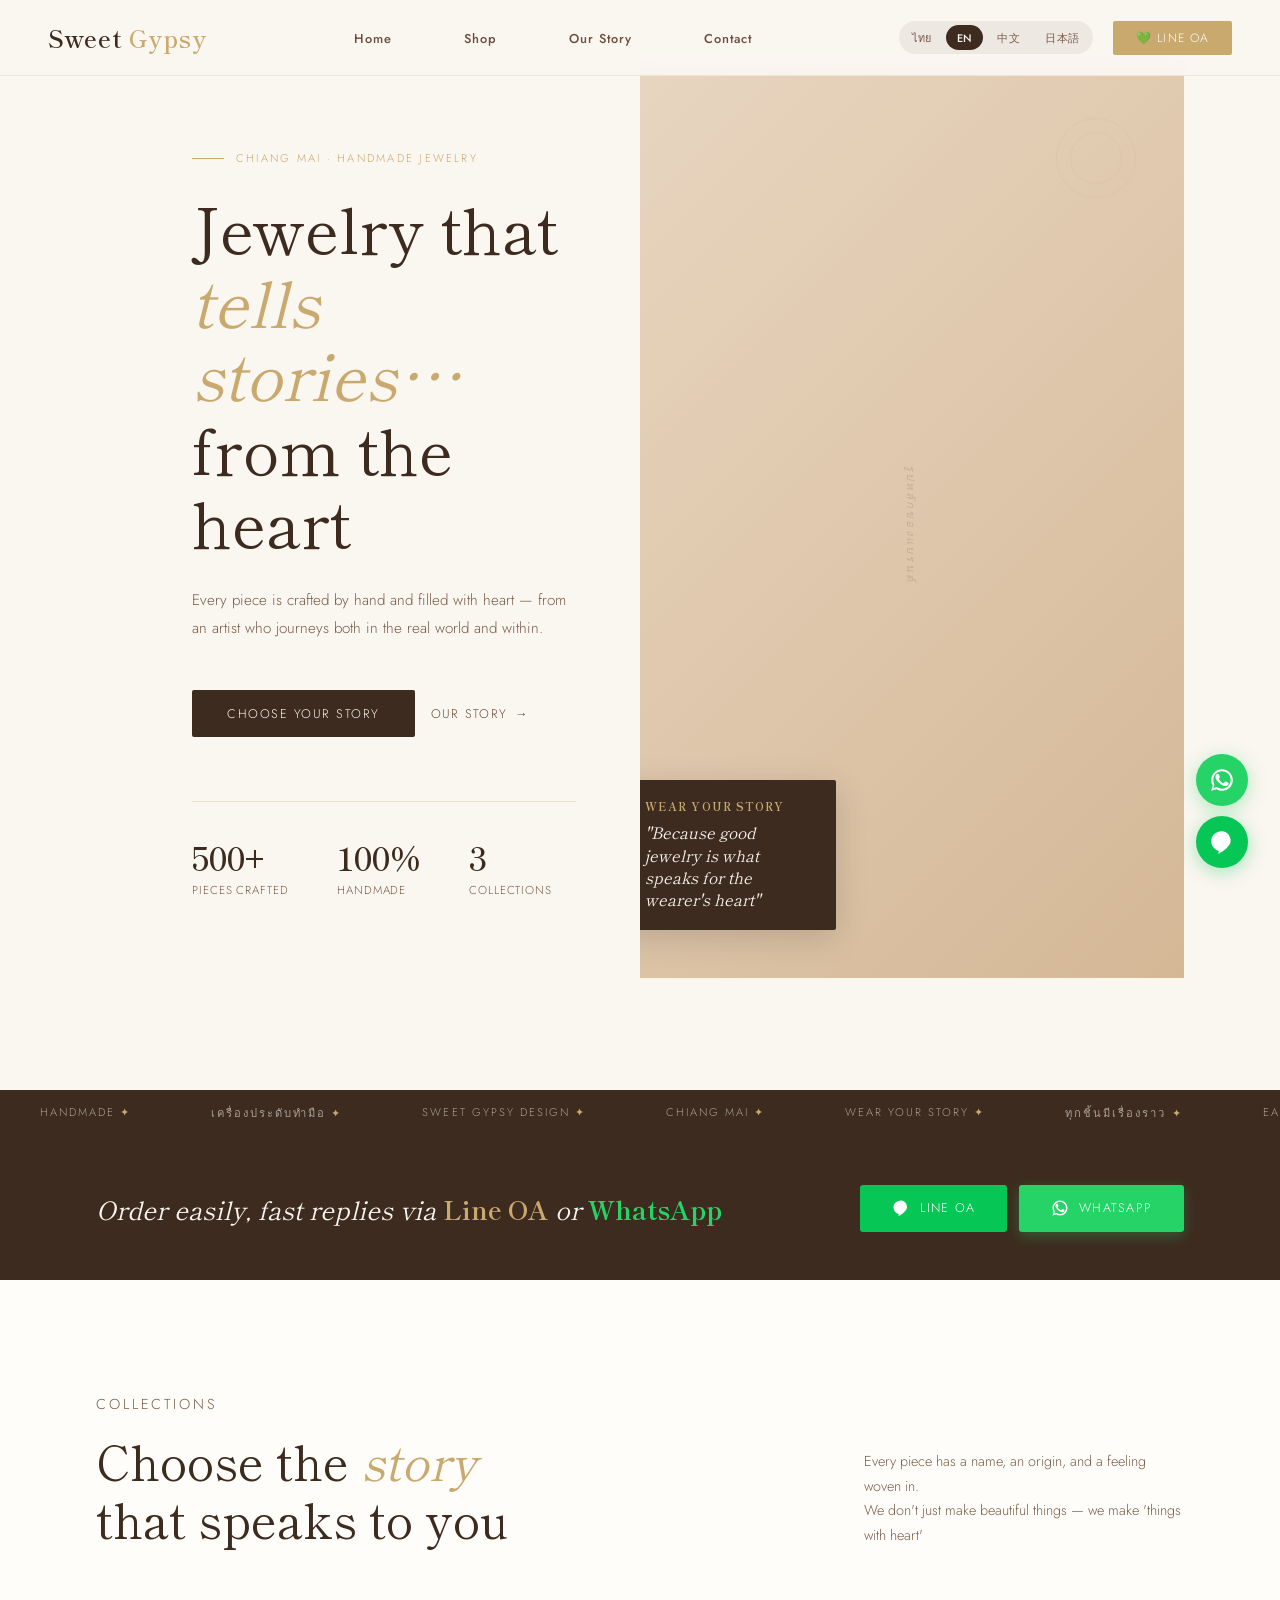
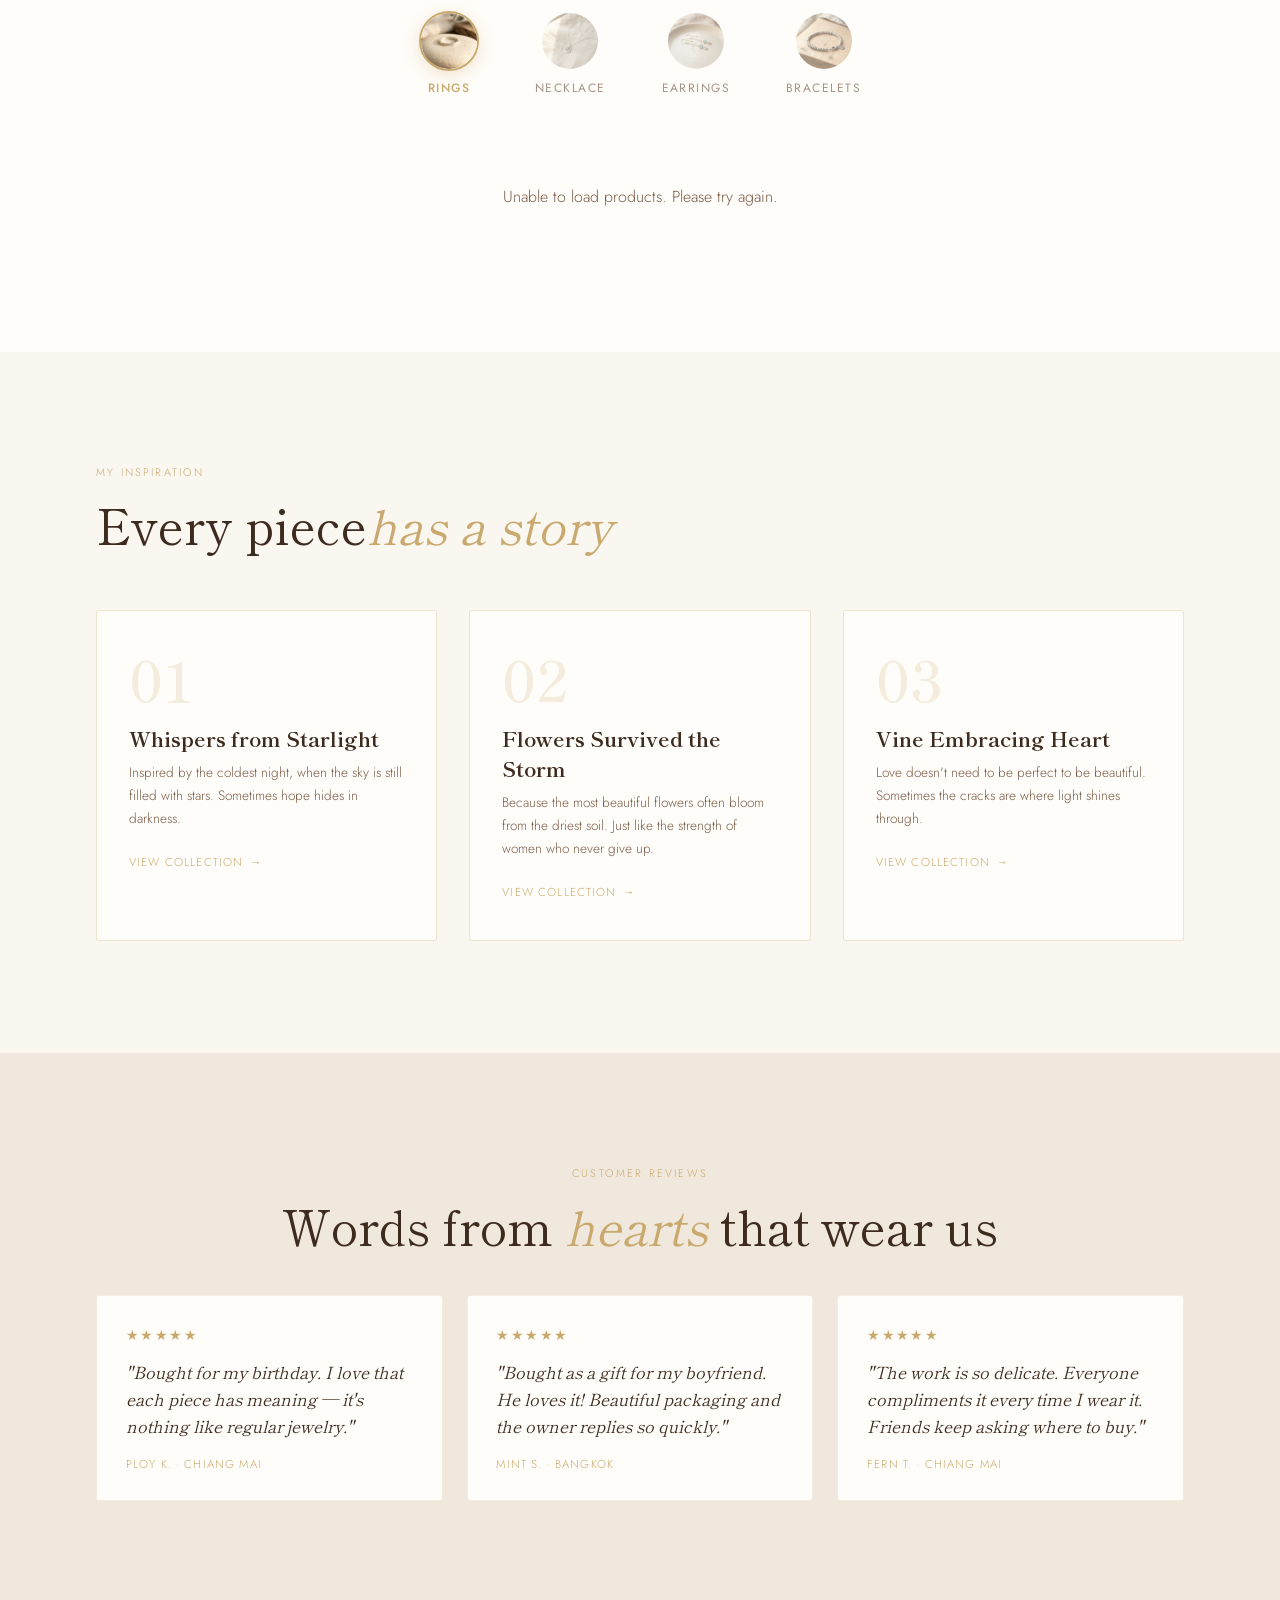
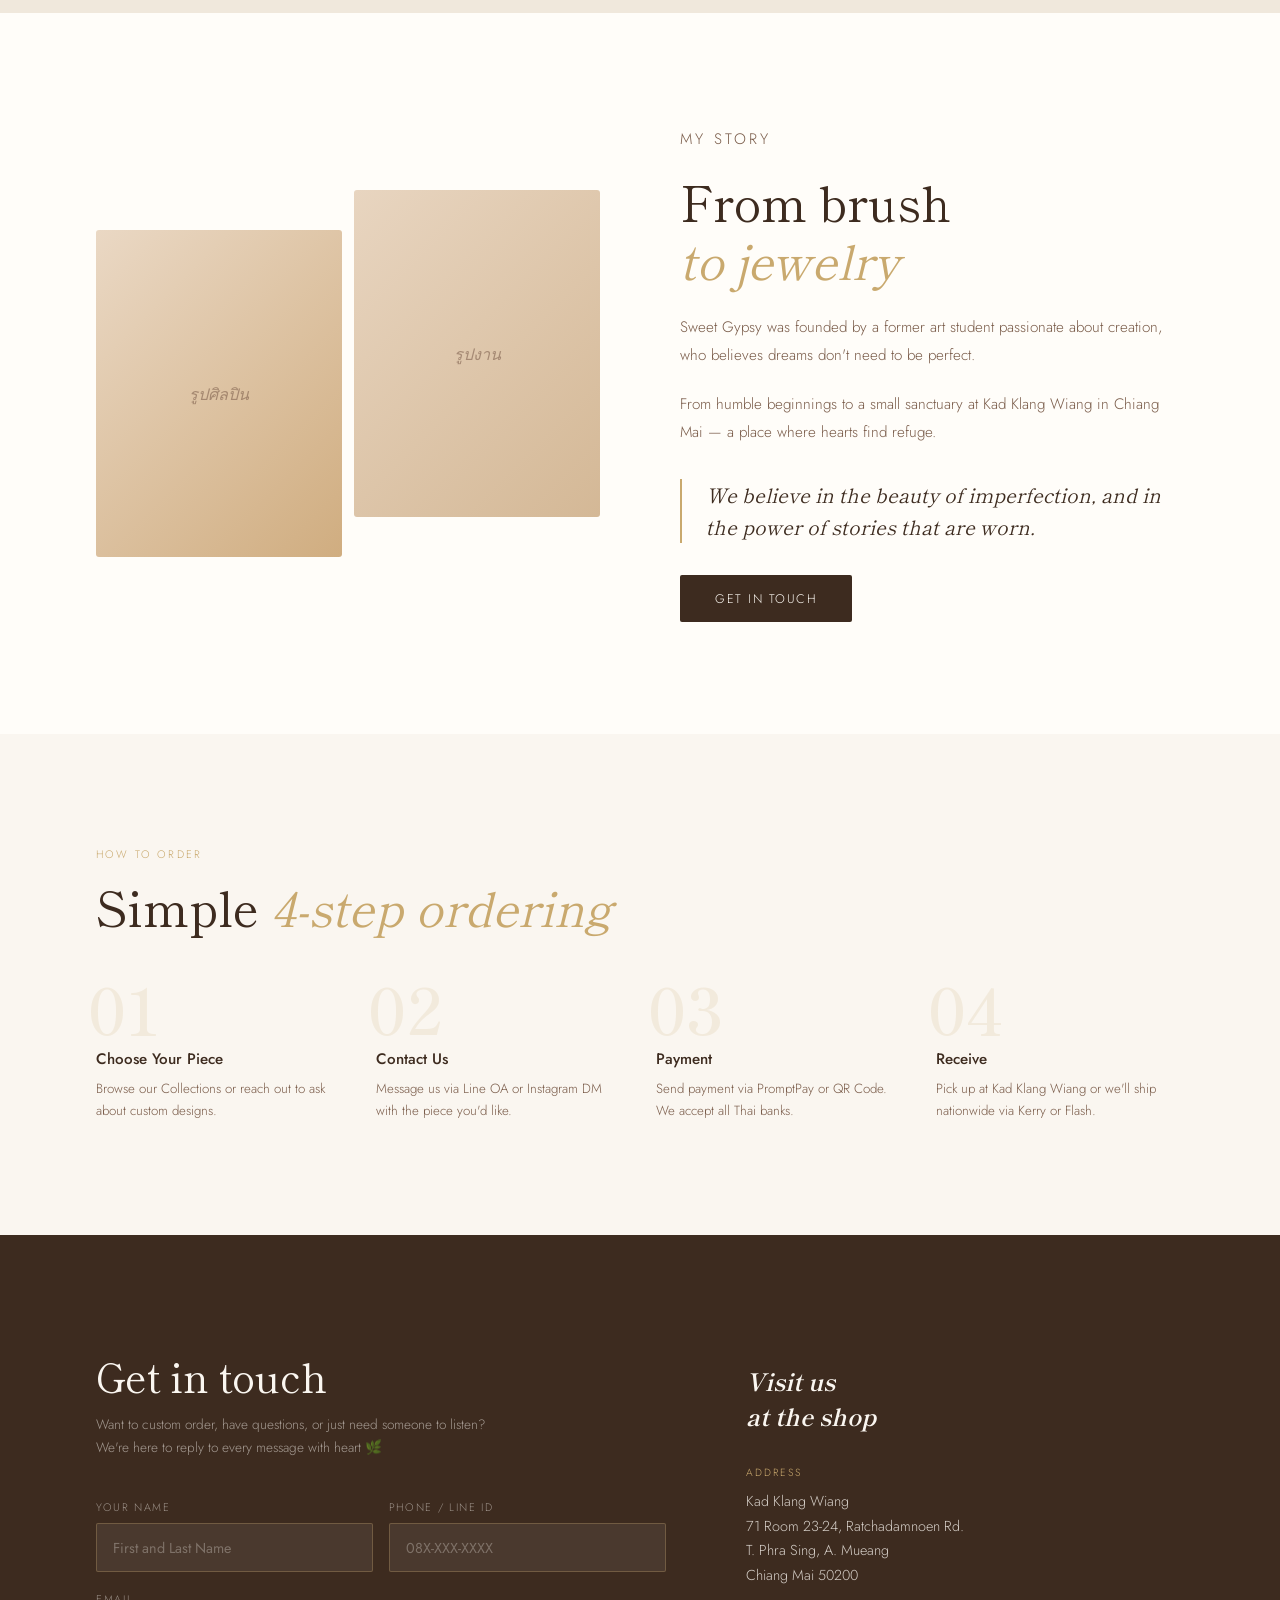
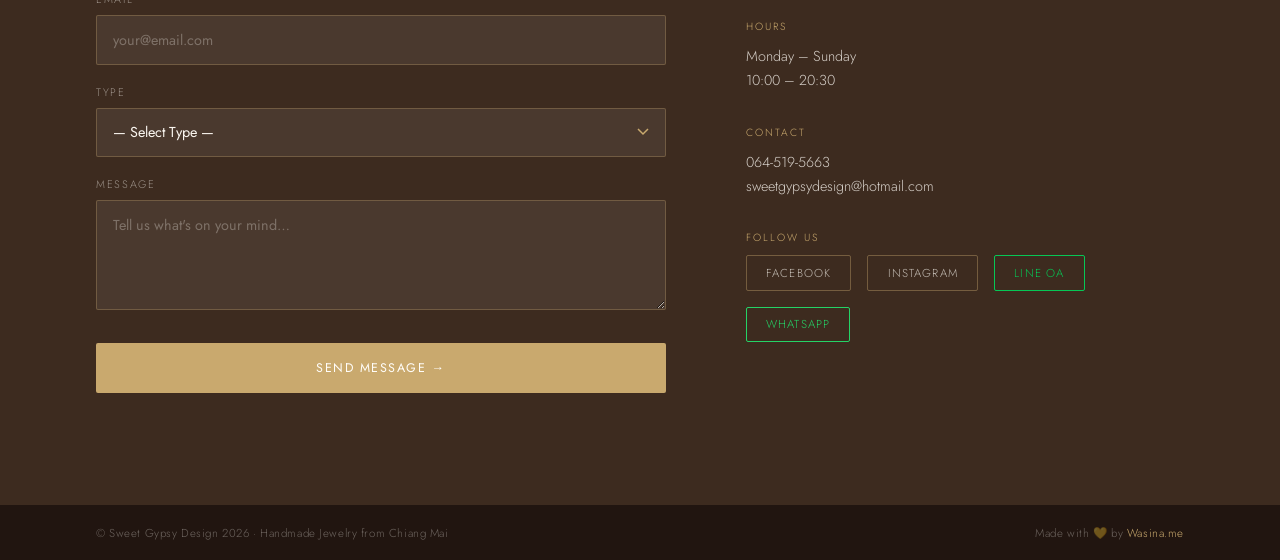
==== commit f26d9cf7: "feat: integrate web3forms close selling system" ====
--- a/test.html
+++ b/test.html
@@ -372,7 +372,7 @@
   <!-- FOOTER BAR -->
   <div class="footer-bar">
     <span data-i18n="footer_text">© Sweet Gypsy Design 2026 · เครื่องประดับทำมือ เชียงใหม่</span>
-    <span data-i18n="footer_credit">Made by 4onS <a href="#">Wasina.me</a></span>
+    <span data-i18n="footer_credit">Made with 💛 by <a href="#">Wasina.me</a></span>
   </div>
 
   <!-- FLOATING BUTTONS: LINE + WHATSAPP -->
@@ -396,49 +396,7 @@
   </div>
 
 
-  <!-- PRODUCT DETAIL MODAL -->
-  <div class="product-modal-overlay" id="product-modal-overlay">
-    <div class="product-modal" id="product-modal">
-      <button class="modal-close" id="modal-close" aria-label="Close">&times;</button>
-      <div class="modal-body">
-        <div class="modal-img-side">
-          <div class="modal-img-wrapper">
-            <img id="modal-img" src="" alt="Product" class="modal-product-img" loading="lazy">
-          </div>
-        </div>
-        <div class="modal-info-side">
-          <p class="modal-product-cat" id="modal-cat"></p>
-          <h2 class="modal-product-name" id="modal-name"></h2>
-          <p class="modal-product-story" id="modal-story"></p>
-          <div class="modal-divider"></div>
-          <p class="modal-product-price" id="modal-price"></p>
-          <p class="modal-product-desc" id="modal-desc"></p>
-          <div class="modal-actions">
-            <a href="#" id="modal-wa-btn" class="modal-order-btn modal-wa" target="_blank">
-              <svg viewBox="0 0 24 24" width="18" height="18">
-                <path
-                  d="M17.472 14.382c-.297-.149-1.758-.867-2.03-.967-.273-.099-.471-.148-.67.15-.197.297-.767.966-.94 1.164-.173.199-.347.223-.644.075-.297-.15-1.255-.463-2.39-1.475-.883-.788-1.48-1.761-1.653-2.059-.173-.297-.018-.458.13-.606.134-.133.298-.347.446-.52.149-.174.198-.298.298-.497.099-.198.05-.371-.025-.52-.075-.149-.669-1.612-.916-2.207-.242-.579-.487-.5-.669-.51-.173-.008-.371-.01-.57-.01-.198 0-.52.074-.792.372-.272.297-1.04 1.016-1.04 2.479 0 1.462 1.065 2.875 1.213 3.074.149.198 2.096 3.2 5.077 4.487.709.306 1.262.489 1.694.625.712.227 1.36.195 1.871.118.571-.085 1.758-.719 2.006-1.413.248-.694.248-1.289.173-1.413-.074-.124-.272-.198-.57-.347z"
-                  fill="currentColor" />
-                <path
-                  d="M11.999 2C6.477 2 2 6.477 2 12c0 1.89.524 3.66 1.438 5.168L2 22l4.985-1.418A9.945 9.945 0 0011.999 22C17.522 22 22 17.523 22 12S17.522 2 11.999 2zm0 18a7.946 7.946 0 01-4.291-1.253l-.308-.183-3.185.906.85-3.093-.2-.317A7.961 7.961 0 014 12c0-4.418 3.581-8 7.999-8C16.418 4 20 7.582 20 12s-3.582 8-8.001 8z"
-                  fill="currentColor" />
-              </svg>
-              <span data-i18n="modal_wa_btn">สั่งซื้อผ่าน WhatsApp</span>
-            </a>
-            <a href="https://line.me/ti/p/~@sweetgypsy" id="modal-line-btn" class="modal-order-btn modal-line"
-              target="_blank">
-              <svg viewBox="0 0 24 24" width="18" height="18">
-                <path
-                  d="M12 2C6.48 2 2 6.02 2 11c0 4.14 2.73 7.67 6.57 9.13.49.18.58.44.43.87l-.38 1.44c-.12.44.16.44.34.32C12.28 21 20 15.88 20 11c0-4.98-3.58-9-8-9z"
-                  fill="currentColor" />
-              </svg>
-              <span data-i18n="modal_line_btn">สั่งซื้อผ่าน Line OA</span>
-            </a>
-          </div>
-        </div>
-      </div>
-    </div>
-  </div>
+
 
   <script src="test.js"></script>
 </body>
--- a/test.css
+++ b/test.css
@@ -17,14 +17,36 @@
   --heading-font: 'Cormorant Garamond', serif;
 }
 
-html.lang-en { --body-font: 'Jost', sans-serif; --heading-font: 'Shippori Mincho', serif; }
-html.lang-th { --body-font: 'Prompt', sans-serif; --heading-font: 'Chonburi', serif; }
-html.lang-zh { --body-font: 'Noto Sans TC', sans-serif; --heading-font: 'Noto Serif TC', serif; }
-html.lang-ja { --body-font: 'Noto Sans JP', sans-serif; --heading-font: 'Shippori Mincho', serif; }
-
-* { margin: 0; padding: 0; box-sizing: border-box; }
-
-html { scroll-behavior: smooth; font-family: var(--body-font), sans-serif; }
+html.lang-en {
+  --body-font: 'Jost', sans-serif;
+  --heading-font: 'Shippori Mincho', serif;
+}
+
+html.lang-th {
+  --body-font: 'Prompt', sans-serif;
+  --heading-font: 'Chonburi', serif;
+}
+
+html.lang-zh {
+  --body-font: 'Noto Sans TC', sans-serif;
+  --heading-font: 'Noto Serif TC', serif;
+}
+
+html.lang-ja {
+  --body-font: 'Noto Sans JP', sans-serif;
+  --heading-font: 'Shippori Mincho', serif;
+}
+
+* {
+  margin: 0;
+  padding: 0;
+  box-sizing: border-box;
+}
+
+html {
+  scroll-behavior: smooth;
+  font-family: var(--body-font), sans-serif;
+}
 
 body {
   font-family: var(--body-font), sans-serif;
@@ -36,12 +58,18 @@
 
 /* ─── NAV ─── */
 nav {
-  position: fixed; top: 0; left: 0; right: 0; z-index: 100;
+  position: fixed;
+  top: 0;
+  left: 0;
+  right: 0;
+  z-index: 100;
   padding: 1.25rem 3rem;
-  display: flex; align-items: center; justify-content: space-between;
-  background: rgba(250,246,240,0.92);
+  display: flex;
+  align-items: center;
+  justify-content: space-between;
+  background: rgba(250, 246, 240, 0.92);
   backdrop-filter: blur(12px);
-  border-bottom: 1px solid rgba(201,169,110,0.2);
+  border-bottom: 1px solid rgba(201, 169, 110, 0.2);
   transition: all .3s;
 }
 
@@ -53,12 +81,21 @@
   letter-spacing: .03em;
   text-decoration: none;
 }
-.nav-logo span { color: var(--gold); }
+
+.nav-logo span {
+  color: var(--gold);
+}
 
 .nav-links {
-  display: flex; gap: 2.5rem; list-style: none;
-}
-.nav-links li { margin: 0 1rem; }
+  display: flex;
+  gap: 2.5rem;
+  list-style: none;
+}
+
+.nav-links li {
+  margin: 0 1rem;
+}
+
 .nav-links a {
   text-decoration: none;
   font-size: .8rem;
@@ -68,14 +105,25 @@
   transition: color .3s ease;
   position: relative;
 }
-.nav-links a:hover { color: var(--gold); }
+
+.nav-links a:hover {
+  color: var(--gold);
+}
+
 .nav-links a::after {
-  content: ''; position: absolute;
-  width: 0%; height: 1px; bottom: -4px; left: 0;
+  content: '';
+  position: absolute;
+  width: 0%;
+  height: 1px;
+  bottom: -4px;
+  left: 0;
   background-color: var(--gold);
   transition: width .3s ease;
 }
-.nav-links a:hover::after { width: 100%; }
+
+.nav-links a:hover::after {
+  width: 100%;
+}
 
 .nav-right {
   display: flex;
@@ -84,36 +132,59 @@
 }
 
 .nav-cta {
-  background: var(--gold); color: var(--white) !important;
-  padding: .5rem 1.4rem; border-radius: 2px;
-  font-size: .75rem !important; letter-spacing: .1em;
-  text-transform: uppercase; text-decoration: none;
+  background: var(--gold);
+  color: var(--white) !important;
+  padding: .5rem 1.4rem;
+  border-radius: 2px;
+  font-size: .75rem !important;
+  letter-spacing: .1em;
+  text-transform: uppercase;
+  text-decoration: none;
   transition: background .2s !important;
 }
-.nav-cta:hover { background: var(--gold-dark) !important; }
-.nav-cta::after { display: none !important; }
+
+.nav-cta:hover {
+  background: var(--gold-dark) !important;
+}
+
+.nav-cta::after {
+  display: none !important;
+}
 
 /* ─── HERO ─── */
 .hero {
   min-height: 100vh;
-  display: grid; grid-template-columns: 1fr 1fr;
+  display: grid;
+  grid-template-columns: 1fr 1fr;
   padding-top: 70px;
   overflow: hidden;
 }
 
 .hero-left {
-  display: flex; flex-direction: column; justify-content: center;
+  display: flex;
+  flex-direction: column;
+  justify-content: center;
   padding: 5rem 4rem 5rem 6rem;
   position: relative;
 }
 
 .hero-tag {
-  font-size: .7rem; letter-spacing: .2em; text-transform: uppercase;
-  color: var(--gold); margin-bottom: 1.5rem;
-  display: flex; align-items: center; gap: .75rem;
-}
+  font-size: .7rem;
+  letter-spacing: .2em;
+  text-transform: uppercase;
+  color: var(--gold);
+  margin-bottom: 1.5rem;
+  display: flex;
+  align-items: center;
+  gap: .75rem;
+}
+
 .hero-tag::before {
-  content: ''; display: block; width: 2rem; height: 1px; background: var(--gold);
+  content: '';
+  display: block;
+  width: 2rem;
+  height: 1px;
+  background: var(--gold);
 }
 
 .hero-title {
@@ -124,591 +195,1314 @@
   color: var(--brown);
   margin-bottom: 1.75rem;
 }
+
 .hero-title em {
-  font-style: italic; color: var(--gold);
+  font-style: italic;
+  color: var(--gold);
 }
 
 .hero-sub {
-  font-size: .95rem; line-height: 1.85; color: var(--text-muted);
-  max-width: 380px; margin-bottom: 3rem;
-}
-
-.hero-btns { display: flex; gap: 1rem; align-items: center; flex-wrap: wrap; }
+  font-size: .95rem;
+  line-height: 1.85;
+  color: var(--text-muted);
+  max-width: 380px;
+  margin-bottom: 3rem;
+}
+
+.hero-btns {
+  display: flex;
+  gap: 1rem;
+  align-items: center;
+  flex-wrap: wrap;
+}
 
 .btn-primary {
-  background: var(--brown); color: var(--cream);
-  padding: .9rem 2.2rem; text-decoration: none;
-  font-size: .78rem; letter-spacing: .12em; text-transform: uppercase;
-  border-radius: 2px; transition: background .2s, transform .2s;
+  background: var(--brown);
+  color: var(--cream);
+  padding: .9rem 2.2rem;
+  text-decoration: none;
+  font-size: .78rem;
+  letter-spacing: .12em;
+  text-transform: uppercase;
+  border-radius: 2px;
+  transition: background .2s, transform .2s;
   display: inline-block;
 }
-.btn-primary:hover { background: var(--gold); transform: translateY(-1px); }
+
+.btn-primary:hover {
+  background: var(--gold);
+  transform: translateY(-1px);
+}
 
 .btn-secondary {
-  color: var(--brown-light); text-decoration: none;
-  font-size: .78rem; letter-spacing: .1em; text-transform: uppercase;
-  display: flex; align-items: center; gap: .5rem;
+  color: var(--brown-light);
+  text-decoration: none;
+  font-size: .78rem;
+  letter-spacing: .1em;
+  text-transform: uppercase;
+  display: flex;
+  align-items: center;
+  gap: .5rem;
   transition: color .2s, gap .2s;
 }
-.btn-secondary:hover { color: var(--gold); gap: .75rem; }
-.btn-secondary::after { content: '→'; }
+
+.btn-secondary:hover {
+  color: var(--gold);
+  gap: .75rem;
+}
+
+.btn-secondary::after {
+  content: '→';
+}
 
 
 .hero-stats {
-  margin-top: 4rem; display: flex; gap: 3rem;
-  padding-top: 2rem; border-top: 1px solid rgba(201,169,110,0.3);
-}
+  margin-top: 4rem;
+  display: flex;
+  gap: 3rem;
+  padding-top: 2rem;
+  border-top: 1px solid rgba(201, 169, 110, 0.3);
+}
+
 .stat-num {
   font-family: var(--heading-font), serif;
-  font-size: 2rem; font-weight: 600; color: var(--brown);
-}
-.stat-label { font-size: .72rem; color: var(--text-muted); letter-spacing: .08em; text-transform: uppercase; margin-top: 2px; }
+  font-size: 2rem;
+  font-weight: 600;
+  color: var(--brown);
+}
+
+.stat-label {
+  font-size: .72rem;
+  color: var(--text-muted);
+  letter-spacing: .08em;
+  text-transform: uppercase;
+  margin-top: 2px;
+}
 
 .hero-right {
-  position: relative; overflow: hidden;
+  position: relative;
+  overflow: hidden;
   background: var(--cream-dark);
 }
+
 .hero-img-main {
-  width: 100%; height: 100%;
-  object-fit: cover; display: block;
+  width: 100%;
+  height: 100%;
+  object-fit: cover;
+  display: block;
   filter: sepia(15%) saturate(90%);
 }
+
 .hero-badge {
-  position: absolute; bottom: 3rem; left: -1.5rem;
-  background: var(--brown); color: var(--cream);
-  padding: 1.2rem 1.8rem; border-radius: 2px;
+  position: absolute;
+  bottom: 3rem;
+  left: -1.5rem;
+  background: var(--brown);
+  color: var(--cream);
+  padding: 1.2rem 1.8rem;
+  border-radius: 2px;
   font-family: var(--heading-font), serif;
-  font-size: 1rem; font-style: italic; line-height: 1.4;
-  max-width: 220px; box-shadow: 0 8px 32px rgba(0,0,0,.15);
-}
-.hero-badge strong { font-style: normal; font-size: .7rem; letter-spacing: .1em; text-transform: uppercase; color: var(--gold); display: block; margin-bottom: .4rem; }
-.hero-badge p { margin: 0; font-size: 1rem; font-style: italic; line-height: 1.4; }
+  font-size: 1rem;
+  font-style: italic;
+  line-height: 1.4;
+  max-width: 220px;
+  box-shadow: 0 8px 32px rgba(0, 0, 0, .15);
+}
+
+.hero-badge strong {
+  font-style: normal;
+  font-size: .7rem;
+  letter-spacing: .1em;
+  text-transform: uppercase;
+  color: var(--gold);
+  display: block;
+  margin-bottom: .4rem;
+}
+
+.hero-badge p {
+  margin: 0;
+  font-size: 1rem;
+  font-style: italic;
+  line-height: 1.4;
+}
 
 
 .hero-ornament {
-  position: absolute; top: 3rem; right: 3rem;
-  width: 80px; height: 80px; opacity: .15;
+  position: absolute;
+  top: 3rem;
+  right: 3rem;
+  width: 80px;
+  height: 80px;
+  opacity: .15;
   border: 1px solid var(--gold);
-  border-radius: 50%; display: flex; align-items: center; justify-content: center;
-}
+  border-radius: 50%;
+  display: flex;
+  align-items: center;
+  justify-content: center;
+}
+
 .hero-ornament::after {
-  content: ''; width: 50px; height: 50px;
-  border: 1px solid var(--gold); border-radius: 50%;
+  content: '';
+  width: 50px;
+  height: 50px;
+  border: 1px solid var(--gold);
+  border-radius: 50%;
 }
 
 /* ─── MARQUEE ─── */
 .marquee-wrap {
-  background: var(--brown); padding: .9rem 0;
+  background: var(--brown);
+  padding: .9rem 0;
   overflow: hidden;
 }
+
 .marquee-track {
-  display: flex; gap: 0; white-space: nowrap;
+  display: flex;
+  gap: 0;
+  white-space: nowrap;
   animation: marquee 20s linear infinite;
 }
+
 .marquee-item {
-  font-size: .7rem; letter-spacing: .18em; text-transform: uppercase;
-  color: rgba(255,253,249,.55); padding: 0 2.5rem;
+  font-size: .7rem;
+  letter-spacing: .18em;
+  text-transform: uppercase;
+  color: rgba(255, 253, 249, .55);
+  padding: 0 2.5rem;
   flex-shrink: 0;
 }
-.marquee-dot { color: var(--gold); }
-@keyframes marquee { from { transform: translateX(0); } to { transform: translateX(-50%); } }
+
+.marquee-dot {
+  color: var(--gold);
+}
+
+@keyframes marquee {
+  from {
+    transform: translateX(0);
+  }
+
+  to {
+    transform: translateX(-50%);
+  }
+}
 
 /* ─── SECTION SHARED ─── */
-section { padding: 7rem 6rem; }
+section {
+  padding: 7rem 6rem;
+}
+
 .section-tag {
-  font-size: .68rem; letter-spacing: .2em; text-transform: uppercase;
-  color: var(--gold); margin-bottom: 1rem;
-}
+  font-size: .68rem;
+  letter-spacing: .2em;
+  text-transform: uppercase;
+  color: var(--gold);
+  margin-bottom: 1rem;
+}
+
 .section-title {
   font-family: var(--heading-font), serif;
-  font-size: clamp(2rem, 4vw, 3rem); font-weight: 300;
-  color: var(--brown); line-height: 1.2;
-}
-.section-title em { font-style: italic; color: var(--gold); }
+  font-size: clamp(2rem, 4vw, 3rem);
+  font-weight: 300;
+  color: var(--brown);
+  line-height: 1.2;
+}
+
+.section-title em {
+  font-style: italic;
+  color: var(--gold);
+}
 
 /* ─── COLLECTIONS ─── */
-.collections { background: var(--white); }
-.collections-header { display: flex; justify-content: space-between; align-items: flex-end; margin-bottom: 3.5rem; flex-wrap: wrap; gap: 1rem; }
-.collections-header p { font-size: .9rem; color: var(--text-muted); max-width: 320px; line-height: 1.7; }
+.collections {
+  background: var(--white);
+}
+
+.collections-header {
+  display: flex;
+  justify-content: space-between;
+  align-items: flex-end;
+  margin-bottom: 3.5rem;
+  flex-wrap: wrap;
+  gap: 1rem;
+}
+
+.collections-header p {
+  font-size: .9rem;
+  color: var(--text-muted);
+  max-width: 320px;
+  line-height: 1.7;
+}
 
 /* ─── COLLECTION TABS UI ─── */
 .collection-tabs-ui {
-  display: flex; gap: 1.5rem; margin-bottom: 3rem; flex-wrap: wrap; justify-content: center;
-}
+  display: flex;
+  gap: 1.5rem;
+  margin-bottom: 3rem;
+  flex-wrap: wrap;
+  justify-content: center;
+}
+
 .collection-tab {
-  display: flex; flex-direction: column; align-items: center; gap: .5rem;
-  background: none; border: none; padding: .5rem 1rem; cursor: pointer;
-  opacity: 0.6; transition: all .3s ease; outline: none;
-}
-.collection-tab:hover { opacity: 0.8; transform: translateY(-3px); }
-.collection-tab.active { opacity: 1; transform: translateY(0); }
+  display: flex;
+  flex-direction: column;
+  align-items: center;
+  gap: .5rem;
+  background: none;
+  border: none;
+  padding: .5rem 1rem;
+  cursor: pointer;
+  opacity: 0.6;
+  transition: all .3s ease;
+  outline: none;
+}
+
+.collection-tab:hover {
+  opacity: 0.8;
+  transform: translateY(-3px);
+}
+
+.collection-tab.active {
+  opacity: 1;
+  transform: translateY(0);
+}
+
 .tab-img {
-  width: 60px; height: 60px; border-radius: 50%; overflow: hidden;
-  border: 2px solid transparent; transition: all .3s ease;
-}
-.collection-tab:hover .tab-img { border-color: rgba(201,169,110,0.5); }
+  width: 60px;
+  height: 60px;
+  border-radius: 50%;
+  overflow: hidden;
+  border: 2px solid transparent;
+  transition: all .3s ease;
+}
+
+.collection-tab:hover .tab-img {
+  border-color: rgba(201, 169, 110, 0.5);
+}
+
 .collection-tab.active .tab-img {
   border-color: var(--gold);
-  box-shadow: 0 4px 15px rgba(201,169,110,0.3);
-}
+  box-shadow: 0 4px 15px rgba(201, 169, 110, 0.3);
+}
+
 .tab-img img {
-  width: 100%; height: 100%; object-fit: cover; filter: sepia(10%);
-}
+  width: 100%;
+  height: 100%;
+  object-fit: cover;
+  filter: sepia(10%);
+}
+
 .collection-tab span {
-  font-size: .75rem; letter-spacing: .12em; text-transform: uppercase;
-  color: var(--brown-light); font-family: var(--body-font), sans-serif;
+  font-size: .75rem;
+  letter-spacing: .12em;
+  text-transform: uppercase;
+  color: var(--brown-light);
+  font-family: var(--body-font), sans-serif;
   transition: color .3s ease;
 }
-.collection-tab.active span { color: var(--gold); font-weight: 500; }
+
+.collection-tab.active span {
+  color: var(--gold);
+  font-weight: 500;
+}
 
 /* ─── CATEGORY COLUMNS LAYOUT (TAB PANES) ─── */
 .collections-columns {
-  display: block; width: 100%;
+  display: block;
+  width: 100%;
 }
 
 .collection-column {
-  display: none; animation: fadeIn .4s ease;
-}
+  display: none;
+  animation: fadeIn .4s ease;
+}
+
 .collection-column.active {
   display: block;
 }
 
 @keyframes fadeIn {
-  from { opacity: 0; transform: translateY(10px); }
-  to { opacity: 1; transform: translateY(0); }
+  from {
+    opacity: 0;
+    transform: translateY(10px);
+  }
+
+  to {
+    opacity: 1;
+    transform: translateY(0);
+  }
 }
 
 .collection-column-header {
-  display: none; /* Hide the old header since tabs replace it */
+  display: none;
+  /* Hide the old header since tabs replace it */
 }
 
 .collection-column-items {
-  display: grid; grid-template-columns: repeat(4, 1fr); gap: 1.5rem;
+  display: grid;
+  grid-template-columns: repeat(4, 1fr);
+  gap: 1.5rem;
 }
 
 /* Empty column state */
 .collection-empty {
-  text-align: center; padding: 4rem 1rem;
-  font-size: 1rem; color: var(--text-muted);
-  font-style: italic; border: 1px dashed rgba(201,169,110,0.25);
-  border-radius: 3px; grid-column: 1 / -1;
+  text-align: center;
+  padding: 4rem 1rem;
+  font-size: 1rem;
+  color: var(--text-muted);
+  font-style: italic;
+  border: 1px dashed rgba(201, 169, 110, 0.25);
+  border-radius: 3px;
+  grid-column: 1 / -1;
 }
 
 /* ─── PRODUCT CARDS (used inside columns) ─── */
 .product-grid {
-  display: grid; grid-template-columns: repeat(4, 1fr); gap: 1.5rem;
+  display: grid;
+  grid-template-columns: repeat(4, 1fr);
+  gap: 1.5rem;
 }
 
 .product-card {
-  position: relative; cursor: pointer;
+  position: relative;
+  cursor: pointer;
   transition: transform .35s ease;
 }
-.product-card:hover { transform: translateY(-6px); }
+
+.product-card:hover {
+  transform: translateY(-6px);
+}
 
 .product-img-wrap {
-  aspect-ratio: 4/5; overflow: hidden; background: var(--cream-dark);
-  border-radius: 3px; position: relative;
-}
+  aspect-ratio: 4/5;
+  overflow: hidden;
+  background: var(--cream-dark);
+  border-radius: 3px;
+  position: relative;
+}
+
 .product-img-wrap img {
-  width: 100%; height: 100%; object-fit: cover;
-  transition: transform .6s ease; filter: sepia(10%);
-}
-.product-card:hover .product-img-wrap img { transform: scale(1.04); }
+  width: 100%;
+  height: 100%;
+  object-fit: cover;
+  transition: transform .6s ease;
+  filter: sepia(10%);
+}
+
+.product-card:hover .product-img-wrap img {
+  transform: scale(1.04);
+}
 
 .product-overlay {
-  position: absolute; inset: 0;
-  background: linear-gradient(to top, rgba(61,43,31,.8) 0%, transparent 50%);
-  opacity: 0; transition: opacity .3s;
-  display: flex; align-items: flex-end; padding: 1.5rem;
-}
-.product-card:hover .product-overlay { opacity: 1; }
+  position: absolute;
+  inset: 0;
+  background: linear-gradient(to top, rgba(61, 43, 31, .8) 0%, transparent 50%);
+  opacity: 0;
+  transition: opacity .3s;
+  display: flex;
+  align-items: flex-end;
+  padding: 1.5rem;
+}
+
+.product-card:hover .product-overlay {
+  opacity: 1;
+}
+
 .product-overlay-btn {
-  background: var(--gold); color: var(--white);
-  padding: .6rem 1.4rem; font-size: .72rem; letter-spacing: .1em;
-  text-transform: uppercase; border: none; cursor: pointer; border-radius: 2px;
+  background: var(--gold);
+  color: var(--white);
+  padding: .6rem 1.4rem;
+  font-size: .72rem;
+  letter-spacing: .1em;
+  text-transform: uppercase;
+  border: none;
+  cursor: pointer;
+  border-radius: 2px;
   font-family: var(--body-font), sans-serif;
 }
 
-.product-info { padding: 1.1rem 0 .25rem; }
-.product-cat { font-size: .65rem; letter-spacing: .15em; text-transform: uppercase; color: var(--gold); margin-bottom: .35rem; }
-.product-name { font-family: var(--heading-font), serif; font-size: 1.2rem; color: var(--brown); margin-bottom: .3rem; }
-.product-story { font-size: .8rem; color: var(--text-muted); line-height: 1.5; margin-bottom: .6rem; }
-.product-price { font-family: var(--heading-font), serif; font-size: 1.1rem; color: var(--brown); font-weight: 400; }
+.product-info {
+  padding: 1.1rem 0 .25rem;
+}
+
+.product-cat {
+  font-size: .65rem;
+  letter-spacing: .15em;
+  text-transform: uppercase;
+  color: var(--gold);
+  margin-bottom: .35rem;
+}
+
+.product-name {
+  font-family: var(--heading-font), serif;
+  font-size: 1.2rem;
+  color: var(--brown);
+  margin-bottom: .3rem;
+}
+
+.product-story {
+  font-size: .8rem;
+  color: var(--text-muted);
+  line-height: 1.5;
+  margin-bottom: .6rem;
+}
+
+.product-price {
+  font-family: var(--heading-font), serif;
+  font-size: 1.1rem;
+  color: var(--brown);
+  font-weight: 400;
+}
 
 /* ─── LINE CTA ─── */
 .line-cta {
   background: var(--brown);
-  display: flex; align-items: center; justify-content: space-between;
-  padding: 3rem 6rem; gap: 2rem; flex-wrap: wrap;
-}
-.line-cta-text { font-family: var(--heading-font), serif; font-size: 1.6rem; color: var(--cream); font-weight: 300; font-style: italic; }
-.line-cta-text strong { font-style: normal; color: var(--gold); }
+  display: flex;
+  align-items: center;
+  justify-content: space-between;
+  padding: 3rem 6rem;
+  gap: 2rem;
+  flex-wrap: wrap;
+}
+
+.line-cta-text {
+  font-family: var(--heading-font), serif;
+  font-size: 1.6rem;
+  color: var(--cream);
+  font-weight: 300;
+  font-style: italic;
+}
+
+.line-cta-text strong {
+  font-style: normal;
+  color: var(--gold);
+}
+
 .line-btn {
-  background: #06C755; color: white; text-decoration: none;
-  padding: .9rem 2rem; border-radius: 3px;
-  font-size: .78rem; letter-spacing: .1em; text-transform: uppercase;
-  display: flex; align-items: center; gap: .6rem; flex-shrink: 0;
+  background: #06C755;
+  color: white;
+  text-decoration: none;
+  padding: .9rem 2rem;
+  border-radius: 3px;
+  font-size: .78rem;
+  letter-spacing: .1em;
+  text-transform: uppercase;
+  display: flex;
+  align-items: center;
+  gap: .6rem;
+  flex-shrink: 0;
   transition: opacity .2s;
 }
-.line-btn:hover { opacity: .88; }
-.line-icon { width: 18px; height: 18px; fill: white; }
+
+.line-btn:hover {
+  opacity: .88;
+}
+
+.line-icon {
+  width: 18px;
+  height: 18px;
+  fill: white;
+}
 
 /* ─── INSPIRATION ─── */
-.inspiration { background: var(--cream); }
+.inspiration {
+  background: var(--cream);
+}
+
 .inspi-grid {
-  display: grid; grid-template-columns: 1fr 1fr 1fr;
-  gap: 2rem; margin-top: 3.5rem;
-}
+  display: grid;
+  grid-template-columns: 1fr 1fr 1fr;
+  gap: 2rem;
+  margin-top: 3.5rem;
+}
+
 .inspi-card {
   padding: 2.5rem 2rem;
-  border: 1px solid rgba(201,169,110,0.3);
+  border: 1px solid rgba(201, 169, 110, 0.3);
   border-radius: 3px;
   background: var(--white);
   transition: box-shadow .3s, transform .3s;
 }
-.inspi-card:hover { box-shadow: 0 12px 40px rgba(61,43,31,.08); transform: translateY(-4px); }
+
+.inspi-card:hover {
+  box-shadow: 0 12px 40px rgba(61, 43, 31, .08);
+  transform: translateY(-4px);
+}
+
 .inspi-num {
   font-family: var(--heading-font), serif;
-  font-size: 3.5rem; color: rgba(201,169,110,.2); font-weight: 600;
-  line-height: 1; margin-bottom: 1rem;
-}
-.inspi-name { font-family: var(--heading-font), serif; font-size: 1.3rem; color: var(--brown); margin-bottom: .5rem; }
-.inspi-desc { font-size: .85rem; color: var(--text-muted); line-height: 1.7; margin-bottom: 1.5rem; }
-.inspi-link { font-size: .72rem; letter-spacing: .1em; text-transform: uppercase; color: var(--gold); text-decoration: none; display: flex; align-items: center; gap: .4rem; transition: gap .2s; }
-.inspi-link:hover { gap: .7rem; }
-.inspi-link::after { content: '→'; }
+  font-size: 3.5rem;
+  color: rgba(201, 169, 110, .2);
+  font-weight: 600;
+  line-height: 1;
+  margin-bottom: 1rem;
+}
+
+.inspi-name {
+  font-family: var(--heading-font), serif;
+  font-size: 1.3rem;
+  color: var(--brown);
+  margin-bottom: .5rem;
+}
+
+.inspi-desc {
+  font-size: .85rem;
+  color: var(--text-muted);
+  line-height: 1.7;
+  margin-bottom: 1.5rem;
+}
+
+.inspi-link {
+  font-size: .72rem;
+  letter-spacing: .1em;
+  text-transform: uppercase;
+  color: var(--gold);
+  text-decoration: none;
+  display: flex;
+  align-items: center;
+  gap: .4rem;
+  transition: gap .2s;
+}
+
+.inspi-link:hover {
+  gap: .7rem;
+}
+
+.inspi-link::after {
+  content: '→';
+}
 
 /* ─── REVIEWS ─── */
 .reviews {
   background: var(--cream-dark);
   text-align: center;
 }
-.reviews-title { margin-bottom: 3rem; }
-.review-grid { display: grid; grid-template-columns: repeat(3,1fr); gap: 1.5rem; margin-top: 2.5rem; text-align: left; }
+
+.reviews-title {
+  margin-bottom: 3rem;
+}
+
+.review-grid {
+  display: grid;
+  grid-template-columns: repeat(3, 1fr);
+  gap: 1.5rem;
+  margin-top: 2.5rem;
+  text-align: left;
+}
+
 .review-card {
-  background: var(--white); padding: 1.8rem;
-  border-radius: 3px; border: 1px solid rgba(201,169,110,.2);
-}
-.review-stars { color: var(--gold); font-size: .9rem; margin-bottom: .9rem; letter-spacing: .1em; }
-.review-text { font-family: var(--heading-font), serif; font-size: 1.05rem; font-style: italic; color: var(--brown); line-height: 1.6; margin-bottom: 1rem; }
-.review-author { font-size: .72rem; letter-spacing: .1em; text-transform: uppercase; color: var(--text-muted); }
-.review-author span { color: var(--gold); }
+  background: var(--white);
+  padding: 1.8rem;
+  border-radius: 3px;
+  border: 1px solid rgba(201, 169, 110, .2);
+}
+
+.review-stars {
+  color: var(--gold);
+  font-size: .9rem;
+  margin-bottom: .9rem;
+  letter-spacing: .1em;
+}
+
+.review-text {
+  font-family: var(--heading-font), serif;
+  font-size: 1.05rem;
+  font-style: italic;
+  color: var(--brown);
+  line-height: 1.6;
+  margin-bottom: 1rem;
+}
+
+.review-author {
+  font-size: .72rem;
+  letter-spacing: .1em;
+  text-transform: uppercase;
+  color: var(--text-muted);
+}
+
+.review-author span {
+  color: var(--gold);
+}
 
 /* ─── STORY ─── */
 .story {
   background: var(--white);
-  display: grid; grid-template-columns: 1fr 1fr; gap: 5rem; align-items: center;
-}
-.story-imgs { display: grid; grid-template-columns: 1fr 1fr; gap: .8rem; }
-.story-imgs img { width: 100%; aspect-ratio: 3/4; object-fit: cover; border-radius: 3px; filter: sepia(10%); }
-.story-imgs img:first-child { margin-top: 2.5rem; }
-.story-content p { font-size: .95rem; color: var(--text-muted); line-height: 1.9; margin-bottom: 1.2rem; }
+  display: grid;
+  grid-template-columns: 1fr 1fr;
+  gap: 5rem;
+  align-items: center;
+}
+
+.story-imgs {
+  display: grid;
+  grid-template-columns: 1fr 1fr;
+  gap: .8rem;
+}
+
+.story-imgs img {
+  width: 100%;
+  aspect-ratio: 3/4;
+  object-fit: cover;
+  border-radius: 3px;
+  filter: sepia(10%);
+}
+
+.story-imgs img:first-child {
+  margin-top: 2.5rem;
+}
+
+.story-content p {
+  font-size: .95rem;
+  color: var(--text-muted);
+  line-height: 1.9;
+  margin-bottom: 1.2rem;
+}
+
 .story-quote {
-  border-left: 2px solid var(--gold); padding-left: 1.5rem; margin: 2rem 0;
-  font-family: var(--heading-font), serif; font-size: 1.25rem; font-style: italic;
-  color: var(--brown); line-height: 1.6;
+  border-left: 2px solid var(--gold);
+  padding-left: 1.5rem;
+  margin: 2rem 0;
+  font-family: var(--heading-font), serif;
+  font-size: 1.25rem;
+  font-style: italic;
+  color: var(--brown);
+  line-height: 1.6;
 }
 
 /* ─── HOW TO ORDER ─── */
-.how { background: var(--cream); }
+.how {
+  background: var(--cream);
+}
+
 .how-steps {
-  display: grid; grid-template-columns: repeat(4,1fr); gap: 2rem; margin-top: 3.5rem;
-}
+  display: grid;
+  grid-template-columns: repeat(4, 1fr);
+  gap: 2rem;
+  margin-top: 3.5rem;
+}
+
 .step {
-  position: relative; padding-top: 1rem;
-}
+  position: relative;
+  padding-top: 1rem;
+}
+
 .step::before {
   content: attr(data-n);
-  font-family: var(--heading-font), serif; font-size: 4rem; font-weight: 600;
-  color: rgba(201,169,110,.15); position: absolute; top: -1rem; left: -.5rem;
+  font-family: var(--heading-font), serif;
+  font-size: 4rem;
+  font-weight: 600;
+  color: rgba(201, 169, 110, .15);
+  position: absolute;
+  top: -1rem;
+  left: -.5rem;
   line-height: 1;
 }
-.step-title { font-size: .95rem; font-weight: 500; color: var(--brown); margin-bottom: .5rem; margin-top: 2.5rem; }
-.step-desc { font-size: .83rem; color: var(--text-muted); line-height: 1.7; }
+
+.step-title {
+  font-size: .95rem;
+  font-weight: 500;
+  color: var(--brown);
+  margin-bottom: .5rem;
+  margin-top: 2.5rem;
+}
+
+.step-desc {
+  font-size: .83rem;
+  color: var(--text-muted);
+  line-height: 1.7;
+}
 
 /* ─── CONTACT / FOOTER ─── */
 .contact {
-  background: var(--brown); color: var(--cream);
-  display: grid; grid-template-columns: 1.3fr 1fr; gap: 5rem; align-items: start;
+  background: var(--brown);
+  color: var(--cream);
+  display: grid;
+  grid-template-columns: 1.3fr 1fr;
+  gap: 5rem;
+  align-items: start;
 }
 
 .contact-form-title {
-  font-family: var(--heading-font), serif; font-size: 2.5rem; font-weight: 300;
-  color: var(--cream); margin-bottom: .5rem;
-}
-.contact-form-sub { font-size: .85rem; color: rgba(250,246,240,.55); margin-bottom: 2.5rem; line-height: 1.7; }
-
-.form-group { margin-bottom: 1.2rem; }
-.form-group label { font-size: .68rem; letter-spacing: .15em; text-transform: uppercase; color: rgba(250,246,240,.5); display: block; margin-bottom: .5rem; }
-.form-group input, .form-group textarea, .form-group select {
-  width: 100%; background: rgba(255,253,249,.07);
-  border: 1px solid rgba(201,169,110,.3); color: var(--cream);
-  padding: .85rem 1rem; font-family: var(--body-font), sans-serif; font-size: .9rem;
-  border-radius: 2px; outline: none;
+  font-family: var(--heading-font), serif;
+  font-size: 2.5rem;
+  font-weight: 300;
+  color: var(--cream);
+  margin-bottom: .5rem;
+}
+
+.contact-form-sub {
+  font-size: .85rem;
+  color: rgba(250, 246, 240, .55);
+  margin-bottom: 2.5rem;
+  line-height: 1.7;
+}
+
+.form-group {
+  margin-bottom: 1.2rem;
+}
+
+.form-group label {
+  font-size: .68rem;
+  letter-spacing: .15em;
+  text-transform: uppercase;
+  color: rgba(250, 246, 240, .5);
+  display: block;
+  margin-bottom: .5rem;
+}
+
+.form-group input,
+.form-group textarea,
+.form-group select {
+  width: 100%;
+  background: rgba(255, 253, 249, .07);
+  border: 1px solid rgba(201, 169, 110, .3);
+  color: var(--cream);
+  padding: .85rem 1rem;
+  font-family: var(--body-font), sans-serif;
+  font-size: .9rem;
+  border-radius: 2px;
+  outline: none;
   transition: border-color .2s;
 }
-.form-group input::placeholder, .form-group textarea::placeholder { color: rgba(250,246,240,.3); }
-.form-group input:focus, .form-group textarea:focus { border-color: var(--gold); }
-.form-group textarea { height: 110px; resize: vertical; }
-.form-row { display: grid; grid-template-columns: 1fr 1fr; gap: 1rem; }
+
+.form-group input::placeholder,
+.form-group textarea::placeholder {
+  color: rgba(250, 246, 240, .3);
+}
+
+.form-group input:focus,
+.form-group textarea:focus {
+  border-color: var(--gold);
+}
+
+.form-group textarea {
+  height: 110px;
+  resize: vertical;
+}
+
+.form-row {
+  display: grid;
+  grid-template-columns: 1fr 1fr;
+  gap: 1rem;
+}
+
 .btn-submit {
-  width: 100%; background: var(--gold); color: var(--white);
-  border: none; padding: 1rem; font-family: var(--body-font), sans-serif;
-  font-size: .78rem; letter-spacing: .12em; text-transform: uppercase;
-  cursor: pointer; border-radius: 2px; transition: background .2s;
+  width: 100%;
+  background: var(--gold);
+  color: var(--white);
+  border: none;
+  padding: 1rem;
+  font-family: var(--body-font), sans-serif;
+  font-size: .78rem;
+  letter-spacing: .12em;
+  text-transform: uppercase;
+  cursor: pointer;
+  border-radius: 2px;
+  transition: background .2s;
   margin-top: .5rem;
 }
-.btn-submit:hover { background: #b8934f; }
-
-.contact-info-side { padding-top: 1rem; }
-.contact-info-title { font-family: var(--heading-font), serif; font-size: 1.5rem; color: var(--cream); margin-bottom: 2rem; font-style: italic; }
-.info-block { margin-bottom: 2rem; }
-.info-label { font-size: .65rem; letter-spacing: .2em; text-transform: uppercase; color: var(--gold); margin-bottom: .6rem; }
-.info-val { font-size: .9rem; color: rgba(250,246,240,.8); line-height: 1.7; }
-.info-val a { color: rgba(250,246,240,.8); text-decoration: none; transition: color .2s; }
-.info-val a:hover { color: var(--gold); }
-
-.social-links { display: flex; gap: 1rem; flex-wrap: wrap; }
+
+.btn-submit:hover {
+  background: #b8934f;
+}
+
+.contact-info-side {
+  padding-top: 1rem;
+}
+
+.contact-info-title {
+  font-family: var(--heading-font), serif;
+  font-size: 1.5rem;
+  color: var(--cream);
+  margin-bottom: 2rem;
+  font-style: italic;
+}
+
+.info-block {
+  margin-bottom: 2rem;
+}
+
+.info-label {
+  font-size: .65rem;
+  letter-spacing: .2em;
+  text-transform: uppercase;
+  color: var(--gold);
+  margin-bottom: .6rem;
+}
+
+.info-val {
+  font-size: .9rem;
+  color: rgba(250, 246, 240, .8);
+  line-height: 1.7;
+}
+
+.info-val a {
+  color: rgba(250, 246, 240, .8);
+  text-decoration: none;
+  transition: color .2s;
+}
+
+.info-val a:hover {
+  color: var(--gold);
+}
+
+.social-links {
+  display: flex;
+  gap: 1rem;
+  flex-wrap: wrap;
+}
+
 .social-link {
-  padding: .55rem 1.2rem; border: 1px solid rgba(201,169,110,.4);
-  color: rgba(250,246,240,.7); text-decoration: none; font-size: .72rem;
-  letter-spacing: .1em; text-transform: uppercase; border-radius: 2px;
+  padding: .55rem 1.2rem;
+  border: 1px solid rgba(201, 169, 110, .4);
+  color: rgba(250, 246, 240, .7);
+  text-decoration: none;
+  font-size: .72rem;
+  letter-spacing: .1em;
+  text-transform: uppercase;
+  border-radius: 2px;
   transition: all .2s;
 }
-.social-link:hover { border-color: var(--gold); color: var(--gold); }
+
+.social-link:hover {
+  border-color: var(--gold);
+  color: var(--gold);
+}
 
 .footer-bar {
-  background: #211510; color: rgba(250,246,240,.35);
-  padding: 1.2rem 6rem; display: flex; justify-content: space-between; align-items: center;
-  font-size: .72rem; letter-spacing: .05em; flex-wrap: wrap; gap: .5rem;
-}
-.footer-bar a { color: var(--gold); text-decoration: none; }
+  background: #211510;
+  color: rgba(250, 246, 240, .35);
+  padding: 1.2rem 6rem;
+  display: flex;
+  justify-content: space-between;
+  align-items: center;
+  font-size: .72rem;
+  letter-spacing: .05em;
+  flex-wrap: wrap;
+  gap: .5rem;
+}
+
+.footer-bar a {
+  color: var(--gold);
+  text-decoration: none;
+}
 
 /* ─── FLOATING BUTTONS ─── */
 .float-group {
-  position: fixed; bottom: 2rem; right: 2rem; z-index: 999;
-  display: flex; flex-direction: column; gap: .65rem; align-items: center;
-}
+  position: fixed;
+  bottom: 2rem;
+  right: 2rem;
+  z-index: 999;
+  display: flex;
+  flex-direction: column;
+  gap: .65rem;
+  align-items: center;
+}
+
 .float-btn {
-  width: 52px; height: 52px; border-radius: 50%;
-  display: flex; align-items: center; justify-content: center;
-  text-decoration: none; transition: transform .2s, box-shadow .2s;
+  width: 52px;
+  height: 52px;
+  border-radius: 50%;
+  display: flex;
+  align-items: center;
+  justify-content: center;
+  text-decoration: none;
+  transition: transform .2s, box-shadow .2s;
   position: relative;
 }
-.float-btn:hover { transform: scale(1.12); }
-.float-btn svg { width: 26px; height: 26px; fill: white; }
+
+.float-btn:hover {
+  transform: scale(1.12);
+}
+
+.float-btn svg {
+  width: 26px;
+  height: 26px;
+  fill: white;
+}
+
 .float-btn .float-tooltip {
-  position: absolute; right: 62px;
-  background: var(--brown); color: var(--cream);
-  font-size: .68rem; letter-spacing: .08em; white-space: nowrap;
-  padding: .3rem .75rem; border-radius: 3px;
-  opacity: 0; pointer-events: none; transition: opacity .2s;
-}
-.float-btn:hover .float-tooltip { opacity: 1; }
-.float-line-btn { background: #06C755; box-shadow: 0 4px 18px rgba(6,199,85,.35); }
-.float-wa-btn   { background: #25D366; box-shadow: 0 4px 18px rgba(37,211,102,.35); }
+  position: absolute;
+  right: 62px;
+  background: var(--brown);
+  color: var(--cream);
+  font-size: .68rem;
+  letter-spacing: .08em;
+  white-space: nowrap;
+  padding: .3rem .75rem;
+  border-radius: 3px;
+  opacity: 0;
+  pointer-events: none;
+  transition: opacity .2s;
+}
+
+.float-btn:hover .float-tooltip {
+  opacity: 1;
+}
+
+.float-line-btn {
+  background: #06C755;
+  box-shadow: 0 4px 18px rgba(6, 199, 85, .35);
+}
+
+.float-wa-btn {
+  background: #25D366;
+  box-shadow: 0 4px 18px rgba(37, 211, 102, .35);
+}
 
 /* ─── ANIM ─── */
 @keyframes fadeUp {
-  from { opacity: 0; transform: translateY(30px); }
-  to { opacity: 1; transform: translateY(0); }
-}
-.hero-left > * {
-  opacity: 0; animation: fadeUp .7s ease forwards;
-}
-.hero-tag { animation-delay: .1s; }
-.hero-title { animation-delay: .25s; }
-.hero-sub { animation-delay: .4s; }
-.hero-btns { animation-delay: .55s; }
-.hero-stats { animation-delay: .7s; }
+  from {
+    opacity: 0;
+    transform: translateY(30px);
+  }
+
+  to {
+    opacity: 1;
+    transform: translateY(0);
+  }
+}
+
+.hero-left>* {
+  opacity: 0;
+  animation: fadeUp .7s ease forwards;
+}
+
+.hero-tag {
+  animation-delay: .1s;
+}
+
+.hero-title {
+  animation-delay: .25s;
+}
+
+.hero-sub {
+  animation-delay: .4s;
+}
+
+.hero-btns {
+  animation-delay: .55s;
+}
+
+.hero-stats {
+  animation-delay: .7s;
+}
 
 /* ─── PLACEHOLDER IMG (gradient) ─── */
 .img-ph {
-  width: 100%; height: 100%;
-  display: flex; align-items: center; justify-content: center;
-  font-family: var(--heading-font), serif; font-style: italic;
-  font-size: 1rem; color: rgba(107,76,59,.5);
-}
-.ph-1 { background: linear-gradient(135deg, #E8D5C0 0%, #D4B896 100%); }
-.ph-2 { background: linear-gradient(135deg, #DEC9B0 0%, #C9A87A 100%); }
-.ph-3 { background: linear-gradient(135deg, #E5D5BC 0%, #CCAA80 100%); }
-.ph-4 { background: linear-gradient(135deg, #D8C4A8 0%, #C4A070 100%); }
-.ph-5 { background: linear-gradient(135deg, #EAD8C4 0%, #D0AD80 100%); }
+  width: 100%;
+  height: 100%;
+  display: flex;
+  align-items: center;
+  justify-content: center;
+  font-family: var(--heading-font), serif;
+  font-style: italic;
+  font-size: 1rem;
+  color: rgba(107, 76, 59, .5);
+}
+
+.ph-1 {
+  background: linear-gradient(135deg, #E8D5C0 0%, #D4B896 100%);
+}
+
+.ph-2 {
+  background: linear-gradient(135deg, #DEC9B0 0%, #C9A87A 100%);
+}
+
+.ph-3 {
+  background: linear-gradient(135deg, #E5D5BC 0%, #CCAA80 100%);
+}
+
+.ph-4 {
+  background: linear-gradient(135deg, #D8C4A8 0%, #C4A070 100%);
+}
+
+.ph-5 {
+  background: linear-gradient(135deg, #EAD8C4 0%, #D0AD80 100%);
+}
 
 /* ─── PRODUCT GRID LOADER ─── */
 .product-grid-loader {
   grid-column: 1 / -1;
-  display: flex; flex-direction: column; align-items: center; justify-content: center;
-  padding: 4rem 0; gap: 1.2rem;
-}
+  display: flex;
+  flex-direction: column;
+  align-items: center;
+  justify-content: center;
+  padding: 4rem 0;
+  gap: 1.2rem;
+}
+
 .product-grid-loader p {
-  font-size: .85rem; color: var(--text-muted);
+  font-size: .85rem;
+  color: var(--text-muted);
   letter-spacing: .05em;
 }
+
 .loader-spinner {
-  width: 36px; height: 36px;
-  border: 2px solid rgba(201,169,110,0.2);
+  width: 36px;
+  height: 36px;
+  border: 2px solid rgba(201, 169, 110, 0.2);
   border-top-color: var(--gold);
   border-radius: 50%;
   animation: spin .8s linear infinite;
 }
-@keyframes spin { to { transform: rotate(360deg); } }
+
+@keyframes spin {
+  to {
+    transform: rotate(360deg);
+  }
+}
 
 /* Fallback grid: shown initially, hidden once dynamic products load */
-.product-grid-fallback.hidden { display: none; }
+.product-grid-fallback.hidden {
+  display: none;
+}
 
 /* ─── DYNAMIC PRODUCT CARD IMAGE ─── */
 .product-img-wrap img.product-img-dynamic {
-  width: 100%; height: 100%; object-fit: cover;
+  width: 100%;
+  height: 100%;
+  object-fit: cover;
   transition: transform .6s ease, opacity .4s ease;
   filter: sepia(10%);
 }
+
 .product-img-wrap img.product-img-dynamic.loading {
   opacity: 0.6;
 }
+
 .product-card:hover .product-img-wrap img.product-img-dynamic {
   transform: scale(1.04);
 }
+
 .product-img-wrap img.image-error {
-  object-fit: contain; padding: 20px;
+  object-fit: contain;
+  padding: 20px;
   filter: grayscale(30%);
 }
 
 /* ─── PRODUCT DETAIL MODAL ─── */
 .product-modal-overlay {
-  position: fixed; inset: 0; z-index: 1000;
+  position: fixed;
+  inset: 0;
+  z-index: 1000;
   background: rgba(44, 30, 20, 0.65);
   backdrop-filter: blur(6px);
-  display: flex; align-items: center; justify-content: center;
-  opacity: 0; pointer-events: none;
+  display: flex;
+  align-items: center;
+  justify-content: center;
+  opacity: 0;
+  pointer-events: none;
   transition: opacity .35s ease;
 }
+
 .product-modal-overlay.active {
-  opacity: 1; pointer-events: all;
+  opacity: 1;
+  pointer-events: all;
 }
 
 .product-modal {
   background: var(--white);
   border-radius: 4px;
-  max-width: 900px; width: 92vw;
-  max-height: 90vh; overflow-y: auto;
+  max-width: 900px;
+  width: 92vw;
+  max-height: 90vh;
+  overflow-y: auto;
   position: relative;
   box-shadow: 0 24px 80px rgba(44, 30, 20, 0.3);
   transform: translateY(30px) scale(0.97);
-  transition: transform .4s cubic-bezier(.22,.61,.36,1);
-}
+  transition: transform .4s cubic-bezier(.22, .61, .36, 1);
+}
+
 .product-modal-overlay.active .product-modal {
   transform: translateY(0) scale(1);
 }
 
 .modal-close {
-  position: absolute; top: 1rem; right: 1.2rem;
-  background: none; border: none;
-  font-size: 1.8rem; color: var(--text-muted);
-  cursor: pointer; z-index: 10;
-  width: 36px; height: 36px;
-  display: flex; align-items: center; justify-content: center;
+  position: absolute;
+  top: 1rem;
+  right: 1.2rem;
+  background: none;
+  border: none;
+  font-size: 1.8rem;
+  color: var(--text-muted);
+  cursor: pointer;
+  z-index: 10;
+  width: 36px;
+  height: 36px;
+  display: flex;
+  align-items: center;
+  justify-content: center;
   border-radius: 50%;
   transition: color .2s, background .2s;
 }
+
 .modal-close:hover {
-  color: var(--brown); background: rgba(201,169,110,0.15);
+  color: var(--brown);
+  background: rgba(201, 169, 110, 0.15);
 }
 
 .modal-body {
-  display: grid; grid-template-columns: 1fr 1fr;
+  display: grid;
+  grid-template-columns: 1fr 1fr;
 }
 
 .modal-img-side {
-  overflow: hidden; border-radius: 4px 0 0 4px;
-}
+  overflow: hidden;
+  border-radius: 4px 0 0 4px;
+}
+
 .modal-img-wrapper {
-  width: 100%; height: 100%; min-height: 400px;
+  width: 100%;
+  height: 100%;
+  min-height: 400px;
   background: var(--cream-dark);
-  display: flex; align-items: center; justify-content: center;
-}
+  display: flex;
+  align-items: center;
+  justify-content: center;
+}
+
 .modal-product-img {
-  width: 100%; height: 100%; object-fit: cover;
+  width: 100%;
+  height: 100%;
+  object-fit: cover;
   filter: sepia(8%);
   transition: opacity .4s ease;
 }
+
 .modal-product-img.image-error {
-  object-fit: contain; padding: 2rem;
+  object-fit: contain;
+  padding: 2rem;
 }
 
 .modal-info-side {
   padding: 2.5rem 2.5rem 2rem;
-  display: flex; flex-direction: column; justify-content: center;
-}
+  display: flex;
+  flex-direction: column;
+  justify-content: center;
+}
+
 .modal-product-cat {
-  font-size: .65rem; letter-spacing: .18em; text-transform: uppercase;
-  color: var(--gold); margin-bottom: .6rem;
-}
+  font-size: .65rem;
+  letter-spacing: .18em;
+  text-transform: uppercase;
+  color: var(--gold);
+  margin-bottom: .6rem;
+}
+
 .modal-product-name {
   font-family: var(--heading-font), serif;
-  font-size: 1.8rem; font-weight: 300;
-  color: var(--brown); line-height: 1.25;
+  font-size: 1.8rem;
+  font-weight: 300;
+  color: var(--brown);
+  line-height: 1.25;
   margin-bottom: .6rem;
 }
+
 .modal-product-story {
   font-family: var(--heading-font), serif;
-  font-size: 1rem; font-style: italic;
-  color: var(--text-muted); line-height: 1.6;
+  font-size: 1rem;
+  font-style: italic;
+  color: var(--text-muted);
+  line-height: 1.6;
   margin-bottom: 1rem;
 }
+
 .modal-divider {
-  width: 40px; height: 1px;
-  background: var(--gold); margin: .5rem 0 1rem;
-}
+  width: 40px;
+  height: 1px;
+  background: var(--gold);
+  margin: .5rem 0 1rem;
+}
+
 .modal-product-price {
   font-family: var(--heading-font), serif;
-  font-size: 1.5rem; color: var(--brown);
-  font-weight: 400; margin-bottom: .8rem;
-}
+  font-size: 1.5rem;
+  color: var(--brown);
+  font-weight: 400;
+  margin-bottom: .8rem;
+}
+
 .modal-product-desc {
-  font-size: .88rem; color: var(--text-muted);
-  line-height: 1.8; margin-bottom: 1.8rem;
+  font-size: .88rem;
+  color: var(--text-muted);
+  line-height: 1.8;
+  margin-bottom: 1.8rem;
 }
 
 .modal-actions {
-  display: flex; flex-direction: column; gap: .65rem;
-}
+  display: flex;
+  flex-direction: column;
+  gap: .65rem;
+}
+
 .modal-order-btn {
-  display: flex; align-items: center; justify-content: center; gap: .6rem;
-  padding: .9rem 1.5rem; border-radius: 3px;
-  font-size: .78rem; font-weight: 500; letter-spacing: .08em;
-  text-transform: uppercase; text-decoration: none;
+  display: flex;
+  align-items: center;
+  justify-content: center;
+  gap: .6rem;
+  padding: .9rem 1.5rem;
+  border-radius: 3px;
+  font-size: .78rem;
+  font-weight: 500;
+  letter-spacing: .08em;
+  text-transform: uppercase;
+  text-decoration: none;
   transition: opacity .2s, transform .2s;
   font-family: var(--body-font), sans-serif;
 }
-.modal-order-btn:hover { opacity: .88; transform: translateY(-1px); }
+
+.modal-order-btn:hover {
+  opacity: .88;
+  transform: translateY(-1px);
+}
 
 .modal-wa {
-  background: #25D366; color: white;
-  box-shadow: 0 4px 14px rgba(37,211,102,.25);
-}
+  background: #25D366;
+  color: white;
+  box-shadow: 0 4px 14px rgba(37, 211, 102, .25);
+}
+
 .modal-line {
-  background: #06C755; color: white;
-  box-shadow: 0 4px 14px rgba(6,199,85,.25);
+  background: #06C755;
+  color: white;
+  box-shadow: 0 4px 14px rgba(6, 199, 85, .25);
 }
 
 /* ─── LANGUAGE SWITCHER ─── */
 .lang-switcher {
-  display: flex; align-items: center; gap: 4px;
-  background: rgba(61,43,31,.07); border-radius: 20px;
-  padding: 3px; margin-right: .75rem;
-}
+  display: flex;
+  align-items: center;
+  gap: 4px;
+  background: rgba(61, 43, 31, .07);
+  border-radius: 20px;
+  padding: 3px;
+  margin-right: .75rem;
+}
+
 .lang-btn {
-  font-size: .68rem; font-weight: 500; letter-spacing: .05em;
-  padding: .3rem .65rem; border-radius: 16px; border: none;
-  background: transparent; color: var(--text-muted);
-  cursor: pointer; font-family: var(--body-font), sans-serif;
-  transition: all .2s; white-space: nowrap;
-}
+  font-size: .68rem;
+  font-weight: 500;
+  letter-spacing: .05em;
+  padding: .3rem .65rem;
+  border-radius: 16px;
+  border: none;
+  background: transparent;
+  color: var(--text-muted);
+  cursor: pointer;
+  font-family: var(--body-font), sans-serif;
+  transition: all .2s;
+  white-space: nowrap;
+}
+
 .lang-btn.active {
-  background: var(--brown); color: var(--cream);
-}
-.lang-btn:hover:not(.active) { color: var(--brown); background: rgba(61,43,31,.1); }
+  background: var(--brown);
+  color: var(--cream);
+}
+
+.lang-btn:hover:not(.active) {
+  color: var(--brown);
+  background: rgba(61, 43, 31, .1);
+}
 
 /* ─── SELECT FIX (dark bg) ─── */
 .form-group select {
@@ -719,6 +1513,7 @@
   background-position: right 1rem center;
   padding-right: 2.5rem;
 }
+
 .form-group select option {
   background: var(--brown);
   color: var(--cream);
@@ -738,6 +1533,7 @@
   padding: 0;
   z-index: 110;
 }
+
 .nav-hamburger span {
   display: block;
   width: 100%;
@@ -746,54 +1542,111 @@
   border-radius: 2px;
   transition: transform .3s, opacity .3s;
 }
-.nav-hamburger.active span:nth-child(1) { transform: translateY(7px) rotate(45deg); }
-.nav-hamburger.active span:nth-child(2) { opacity: 0; }
-.nav-hamburger.active span:nth-child(3) { transform: translateY(-7px) rotate(-45deg); }
+
+.nav-hamburger.active span:nth-child(1) {
+  transform: translateY(7px) rotate(45deg);
+}
+
+.nav-hamburger.active span:nth-child(2) {
+  opacity: 0;
+}
+
+.nav-hamburger.active span:nth-child(3) {
+  transform: translateY(-7px) rotate(-45deg);
+}
 
 /* ============================================================
    RESPONSIVE — Tablet (≤ 1024px)
    ============================================================ */
 @media (max-width: 1024px) {
-  section { padding: 5rem 3rem; }
-
-  .hero { grid-template-columns: 1fr 1fr; }
-  .hero-left { padding: 4rem 2.5rem 4rem 3rem; }
-
-  .collections-columns { display: block; }
-  .collection-column-items { grid-template-columns: repeat(2, 1fr); }
-  .product-grid { grid-template-columns: repeat(2, 1fr); }
-  .inspi-grid  { grid-template-columns: repeat(2, 1fr); }
-  .review-grid { grid-template-columns: repeat(2, 1fr); }
-  .how-steps   { grid-template-columns: repeat(2, 1fr); }
-
-  .story { gap: 3rem; }
-  .contact { gap: 3rem; }
-
-  .line-cta { padding: 2.5rem 3rem; }
-  .footer-bar { padding: 1.2rem 3rem; }
+  section {
+    padding: 5rem 3rem;
+  }
+
+  .hero {
+    grid-template-columns: 1fr 1fr;
+  }
+
+  .hero-left {
+    padding: 4rem 2.5rem 4rem 3rem;
+  }
+
+  .collections-columns {
+    display: block;
+  }
+
+  .collection-column-items {
+    grid-template-columns: repeat(2, 1fr);
+  }
+
+  .product-grid {
+    grid-template-columns: repeat(2, 1fr);
+  }
+
+  .inspi-grid {
+    grid-template-columns: repeat(2, 1fr);
+  }
+
+  .review-grid {
+    grid-template-columns: repeat(2, 1fr);
+  }
+
+  .how-steps {
+    grid-template-columns: repeat(2, 1fr);
+  }
+
+  .story {
+    gap: 3rem;
+  }
+
+  .contact {
+    gap: 3rem;
+  }
+
+  .line-cta {
+    padding: 2.5rem 3rem;
+  }
+
+  .footer-bar {
+    padding: 1.2rem 3rem;
+  }
 }
 
 /* ============================================================
    RESPONSIVE — Mobile (≤ 768px)
    ============================================================ */
 @media (max-width: 768px) {
+
   /* NAV */
   nav {
     padding: 1rem 1.5rem;
-    flex-wrap: wrap; /* allow wrapping if absolutely necessary */
-  }
-  .nav-logo { order: 1; flex: 1; }
-  .nav-hamburger { display: flex; order: 3; margin-left: 1rem; }
-  
+    flex-wrap: wrap;
+    /* allow wrapping if absolutely necessary */
+  }
+
+  .nav-logo {
+    order: 1;
+    flex: 1;
+  }
+
+  .nav-hamburger {
+    display: flex;
+    order: 3;
+    margin-left: 1rem;
+  }
+
   .nav-right {
     order: 2;
   }
 
   .nav-links {
     position: fixed;
-    top: 0; left: 0; right: 0; bottom: 0;
+    top: 0;
+    left: 0;
+    right: 0;
+    bottom: 0;
     flex-direction: column;
-    background: rgba(250,246,240,0.98);
+    background: rgba(250, 246, 240, 0.98);
     backdrop-filter: blur(16px);
     padding: 6rem 2rem 2rem;
     gap: 1.8rem;
@@ -801,9 +1654,11 @@
     transition: transform .35s ease;
     z-index: 100;
   }
+
   .nav-links.open {
     transform: translateX(0);
   }
+
   .nav-links a {
     font-size: 1rem;
     letter-spacing: .15em;
@@ -812,7 +1667,7 @@
   .lang-switcher {
     margin-right: 0;
   }
-  
+
   /* Hide extra nav-cta on mobile because we have floating buttons */
   .nav-cta {
     display: none;
@@ -823,36 +1678,75 @@
     grid-template-columns: 1fr;
     min-height: auto;
   }
+
   .hero-left {
     padding: 3rem 1.5rem 2.5rem;
     order: 2;
   }
+
   .hero-right {
     min-height: 50vh;
     order: 1;
   }
-  .hero-title { font-size: clamp(2rem, 8vw, 3rem); }
-  .hero-sub { max-width: 100%; }
-
-  .hero-stats { gap: 2rem; flex-wrap: wrap; }
+
+  .hero-title {
+    font-size: clamp(2rem, 8vw, 3rem);
+  }
+
+  .hero-sub {
+    max-width: 100%;
+  }
+
+  .hero-stats {
+    gap: 2rem;
+    flex-wrap: wrap;
+  }
+
   .hero-badge {
     left: 1rem;
     bottom: 1.5rem;
   }
 
   /* SECTIONS */
-  section { padding: 4rem 1.5rem; }
-
-  .section-title { font-size: clamp(1.8rem, 6vw, 2.5rem); }
-
-  .collections-header { flex-direction: column; align-items: flex-start; }
-
-  .collections-columns { display: block; }
-  .collection-column-items { grid-template-columns: 1fr 1fr; gap: 1rem; }
-  .product-grid { grid-template-columns: 1fr 1fr; gap: 1rem; }
-  .inspi-grid  { grid-template-columns: 1fr; }
-  .review-grid { grid-template-columns: 1fr; }
-  .how-steps   { grid-template-columns: 1fr 1fr; gap: 1.5rem; }
+  section {
+    padding: 4rem 1.5rem;
+  }
+
+  .section-title {
+    font-size: clamp(1.8rem, 6vw, 2.5rem);
+  }
+
+  .collections-header {
+    flex-direction: column;
+    align-items: flex-start;
+  }
+
+  .collections-columns {
+    display: block;
+  }
+
+  .collection-column-items {
+    grid-template-columns: 1fr 1fr;
+    gap: 1rem;
+  }
+
+  .product-grid {
+    grid-template-columns: 1fr 1fr;
+    gap: 1rem;
+  }
+
+  .inspi-grid {
+    grid-template-columns: 1fr;
+  }
+
+  .review-grid {
+    grid-template-columns: 1fr;
+  }
+
+  .how-steps {
+    grid-template-columns: 1fr 1fr;
+    gap: 1.5rem;
+  }
 
   /* STORY */
   .story {
@@ -867,15 +1761,24 @@
     padding: 2rem 1.5rem;
     align-items: center;
   }
-  .line-cta-text { font-size: 1.3rem; }
+
+  .line-cta-text {
+    font-size: 1.3rem;
+  }
 
   /* CONTACT */
   .contact {
     grid-template-columns: 1fr;
     gap: 3rem;
   }
-  .contact-form-title { font-size: 2rem; }
-  .form-row { grid-template-columns: 1fr; }
+
+  .contact-form-title {
+    font-size: 2rem;
+  }
+
+  .form-row {
+    grid-template-columns: 1fr;
+  }
 
   /* FOOTER */
   .footer-bar {
@@ -886,59 +1789,147 @@
   }
 
   /* FLOATING BUTTONS */
-  .float-group { bottom: 1.2rem; right: 1.2rem; }
-  .float-btn { width: 46px; height: 46px; }
-  .float-btn svg { width: 22px; height: 22px; }
-  .float-btn .float-tooltip { display: none; }
+  .float-group {
+    bottom: 1.2rem;
+    right: 1.2rem;
+  }
+
+  .float-btn {
+    width: 46px;
+    height: 46px;
+  }
+
+  .float-btn svg {
+    width: 22px;
+    height: 22px;
+  }
+
+  .float-btn .float-tooltip {
+    display: none;
+  }
 
   /* MODAL */
-  .product-modal { max-width: 95vw; }
-  .modal-body { grid-template-columns: 1fr; }
-  .modal-img-side { border-radius: 4px 4px 0 0; }
-  .modal-img-wrapper { min-height: 280px; max-height: 350px; }
-  .modal-info-side { padding: 1.8rem 1.5rem 1.5rem; }
-  .modal-product-name { font-size: 1.5rem; }
-  .modal-product-price { font-size: 1.3rem; }
+  .product-modal {
+    max-width: 95vw;
+  }
+
+  .modal-body {
+    grid-template-columns: 1fr;
+  }
+
+  .modal-img-side {
+    border-radius: 4px 4px 0 0;
+  }
+
+  .modal-img-wrapper {
+    min-height: 280px;
+    max-height: 350px;
+  }
+
+  .modal-info-side {
+    padding: 1.8rem 1.5rem 1.5rem;
+  }
+
+  .modal-product-name {
+    font-size: 1.5rem;
+  }
+
+  .modal-product-price {
+    font-size: 1.3rem;
+  }
 }
 
 /* ============================================================
    RESPONSIVE — Small Mobile (≤ 480px)
    ============================================================ */
 @media (max-width: 480px) {
-  nav { padding: .8rem 1rem; }
-  .nav-logo { font-size: 1.25rem; }
+  nav {
+    padding: .8rem 1rem;
+  }
+
+  .nav-logo {
+    font-size: 1.25rem;
+  }
 
   .lang-switcher {
     gap: 2px;
     padding: 2px;
   }
+
   .lang-btn {
     font-size: .6rem;
     padding: .25rem .45rem;
   }
 
-  section { padding: 3rem 1rem; }
-
-  .hero-left { padding: 2.5rem 1rem 2rem; }
-  .hero-stats { gap: 1.5rem; }
-  .stat-num { font-size: 1.5rem; }
-
-  .collections-columns { display: block; }
-  .collection-column-items { grid-template-columns: 1fr; }
-  .product-grid { grid-template-columns: 1fr; }
-  .how-steps { grid-template-columns: 1fr; }
-
-  .line-cta { padding: 1.5rem 1rem; }
-  .line-cta-text { font-size: 1.1rem; }
-
-  .contact-form-title { font-size: 1.6rem; }
-
-  .footer-bar { font-size: .65rem; padding: .8rem 1rem; }
+  section {
+    padding: 3rem 1rem;
+  }
+
+  .hero-left {
+    padding: 2.5rem 1rem 2rem;
+  }
+
+  .hero-stats {
+    gap: 1.5rem;
+  }
+
+  .stat-num {
+    font-size: 1.5rem;
+  }
+
+  .collections-columns {
+    display: block;
+  }
+
+  .collection-column-items {
+    grid-template-columns: 1fr;
+  }
+
+  .product-grid {
+    grid-template-columns: 1fr;
+  }
+
+  .how-steps {
+    grid-template-columns: 1fr;
+  }
+
+  .line-cta {
+    padding: 1.5rem 1rem;
+  }
+
+  .line-cta-text {
+    font-size: 1.1rem;
+  }
+
+  .contact-form-title {
+    font-size: 1.6rem;
+  }
+
+  .footer-bar {
+    font-size: .65rem;
+    padding: .8rem 1rem;
+  }
 
   /* MODAL */
-  .modal-img-wrapper { min-height: 220px; max-height: 280px; }
-  .modal-info-side { padding: 1.5rem 1.2rem 1.2rem; }
-  .modal-product-name { font-size: 1.3rem; }
-  .modal-product-price { font-size: 1.15rem; }
-  .modal-order-btn { font-size: .72rem; padding: .75rem 1rem; }
+  .modal-img-wrapper {
+    min-height: 220px;
+    max-height: 280px;
+  }
+
+  .modal-info-side {
+    padding: 1.5rem 1.2rem 1.2rem;
+  }
+
+  .modal-product-name {
+    font-size: 1.3rem;
+  }
+
+  .modal-product-price {
+    font-size: 1.15rem;
+  }
+
+  .modal-order-btn {
+    font-size: .72rem;
+    padding: .75rem 1rem;
+  }
 }
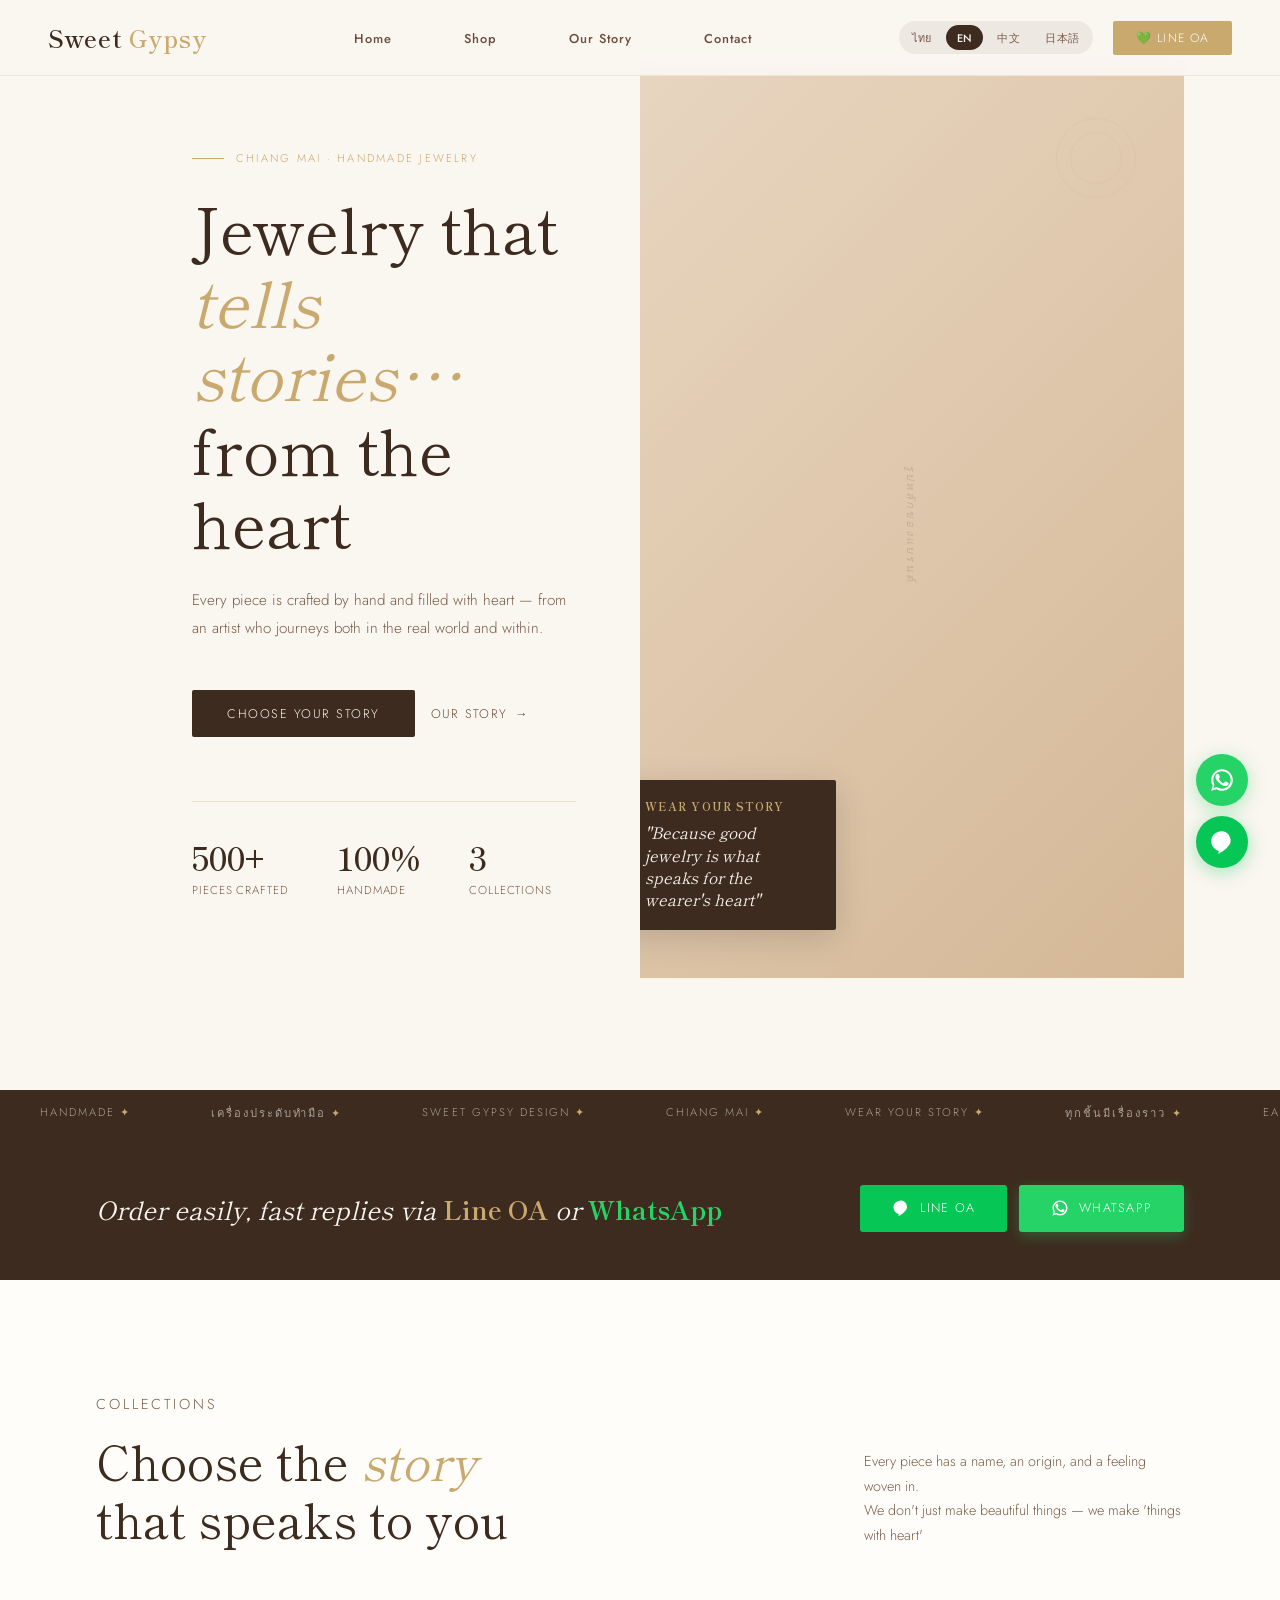
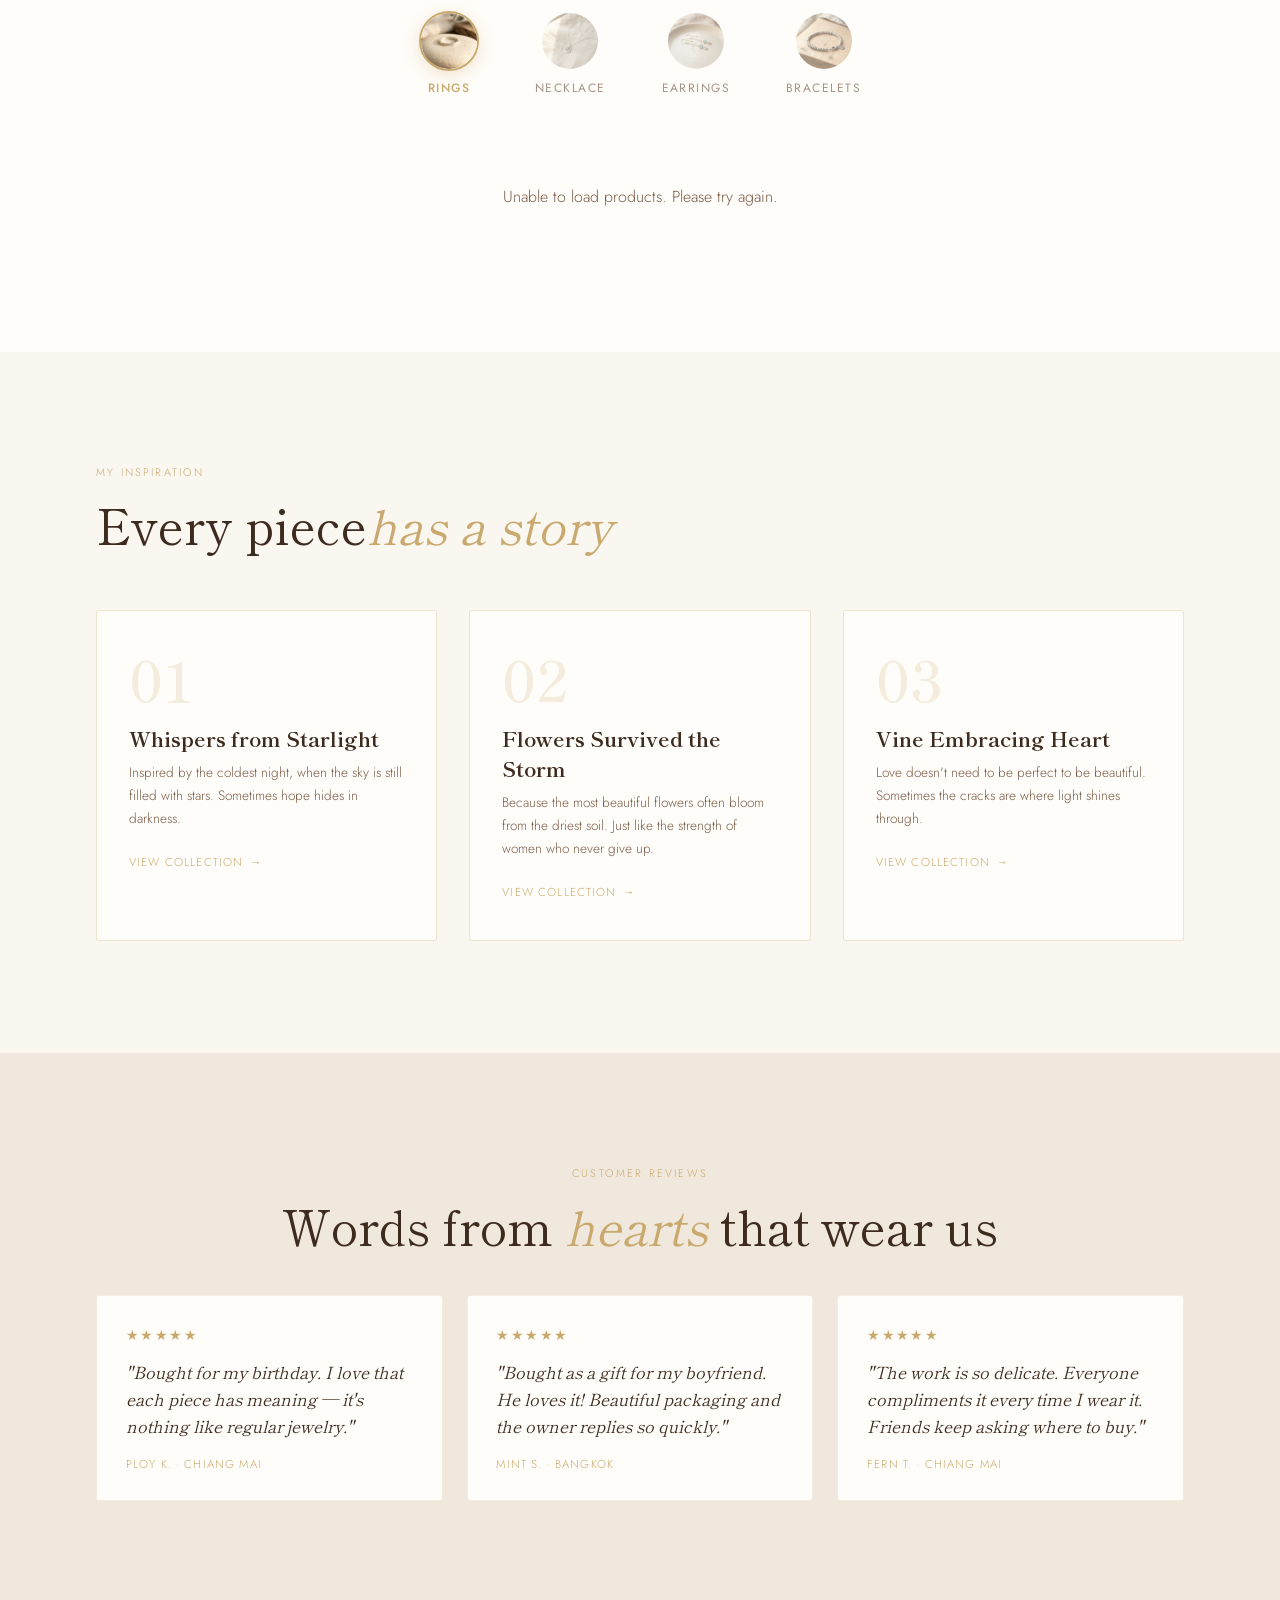
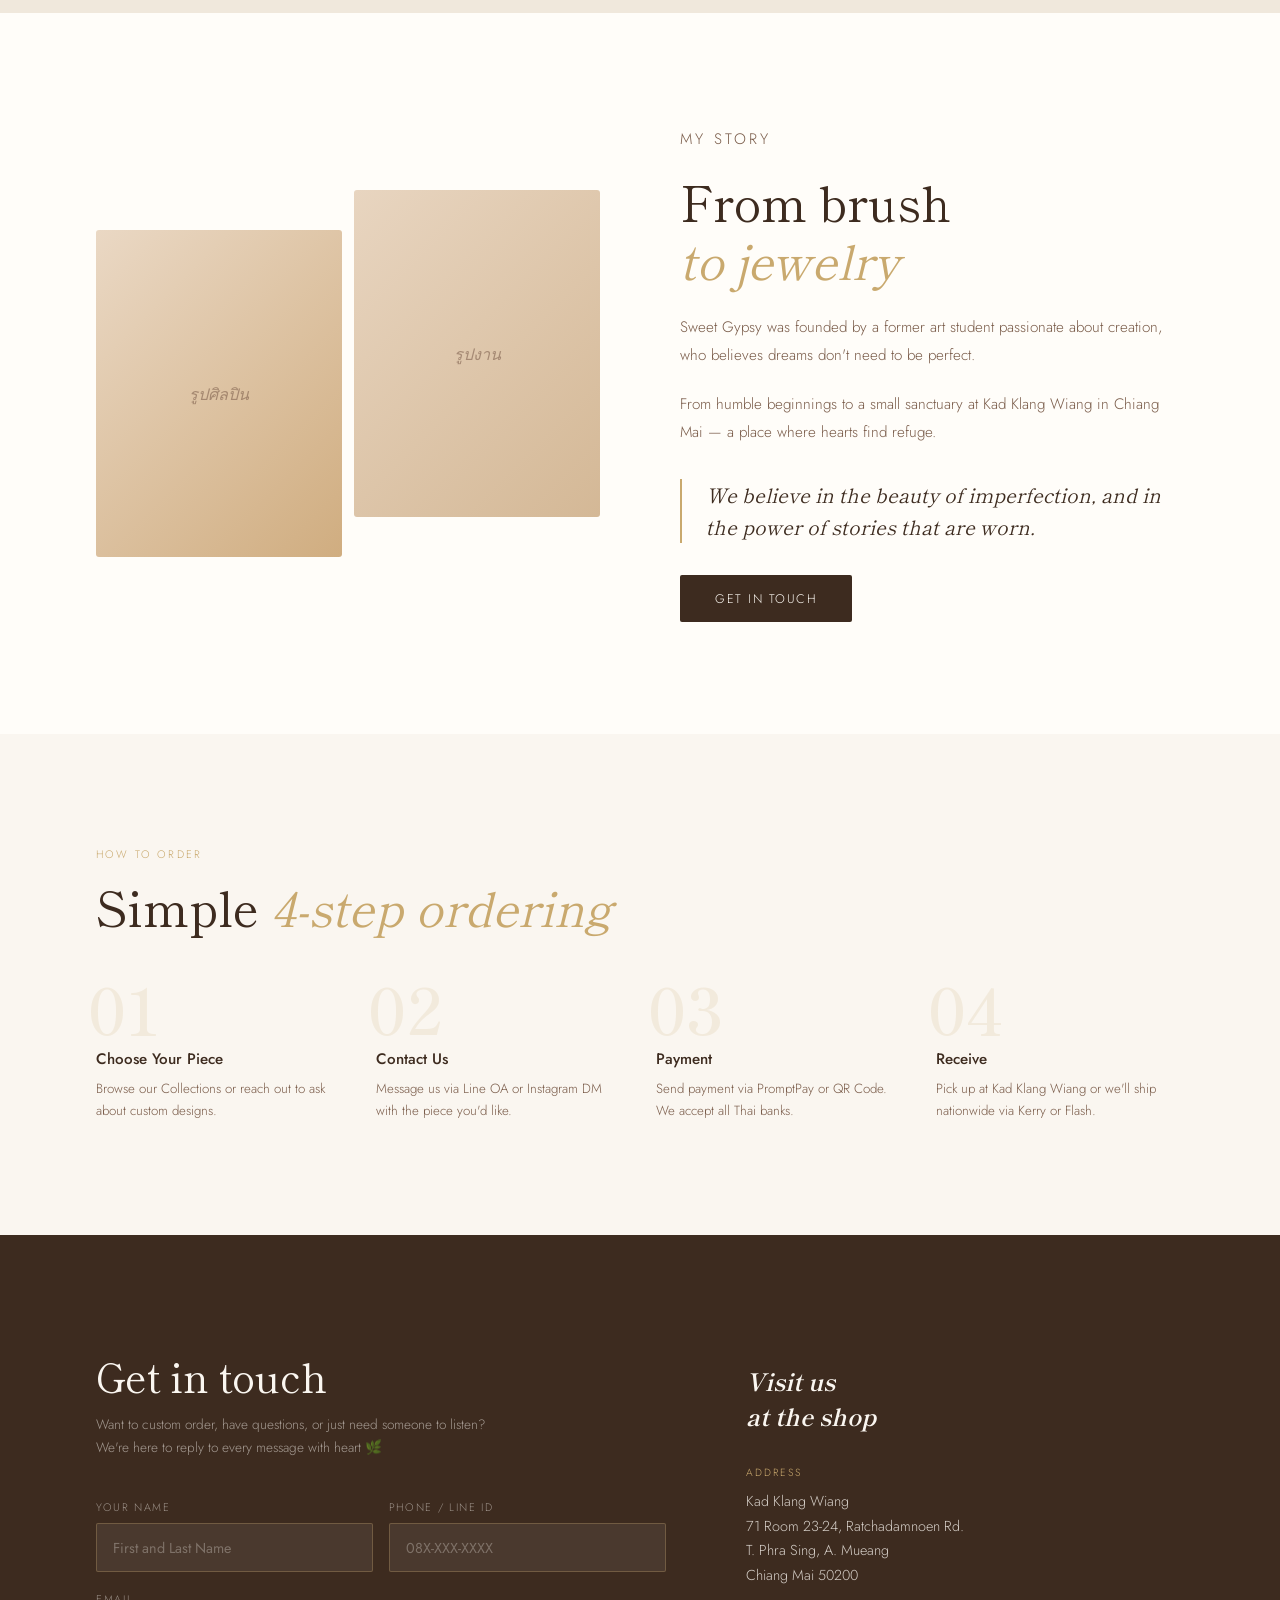
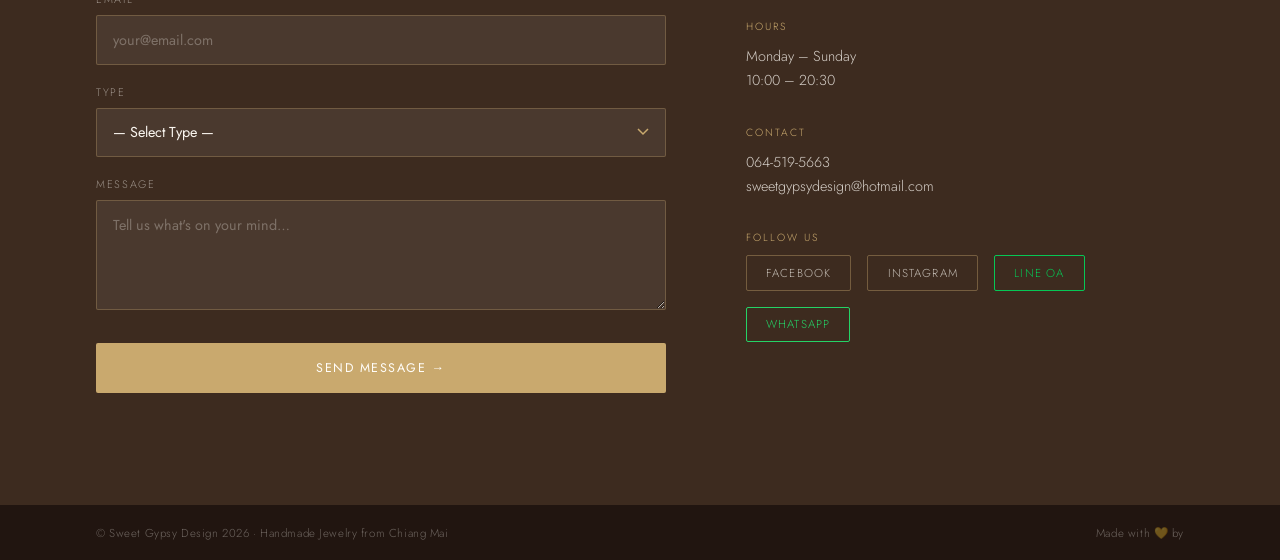
==== commit 8d3e6e87: "Add product page" ====
--- a/test.html
+++ b/test.html
@@ -13,6 +13,8 @@
     rel="stylesheet">
   <link rel="stylesheet" href="test.css">
 
+  <!-- Web3Forms client script — handles hCaptcha automatically, no site key needed -->
+  <script src="https://web3forms.com/client/script.js" async defer></script>
 
 </head>
 
@@ -287,11 +289,10 @@
         หรือแค่ต้องการคนฟัง?<br>เราพร้อมตอบกลับทุกข้อความ ด้วยหัวใจ 🌿</p>
 
       <form id="contactForm" class="contact-form">
-        <!-- Formsubmit.co configuration — ไม่ต้องใช้ API Key -->
-        <input type="hidden" name="_subject" value="New message from Sweet Gypsy Design!">
-        <input type="hidden" name="_template" value="table">
-        <input type="hidden" name="_captcha" value="false">
-        <input type="text" name="_honey" style="display:none"> <!-- Honeypot to catch bots -->
+        <!-- Web3Forms configuration -->
+        <input type="hidden" name="subject" value="🛍️ New Order — Sweet Gypsy Design">
+        <input type="hidden" name="from_name" value="Sweet Gypsy Website">
+        <input type="text" name="botcheck" style="display:none"> <!-- Honeypot to catch bots -->
 
         <div class="form-row">
           <div class="form-group">
@@ -326,11 +327,22 @@
           <textarea name="message" required data-i18n-placeholder="form_placeholder_message"
             placeholder="เล่าให้เราฟังได้เลย…"></textarea>
         </div>
-        <div id="form-status-msg"
-          style="display:none; padding:10px; margin-bottom:15px; border-radius:4px; font-size:0.9rem; font-weight:500;">
-        </div>
+        <div id="form-status-msg" class="form-status-msg"></div>
+
+        <!-- Web3Forms auto-managed hCaptcha — no site key required -->
+        <div class="h-captcha" data-captcha="true" style="margin-bottom:1rem"></div>
+
         <button type="submit" class="btn-submit" id="btn-submit" data-i18n="contact_send">ส่งข้อความ →</button>
       </form>
+
+      <!-- Success panel — shown after successful submission, replaces the form -->
+      <div id="form-success-panel" class="form-success-panel">
+        <div class="success-icon">✓</div>
+        <h3 class="success-title">Message Sent Successfully!</h3>
+        <p class="success-desc">Thank you for shopping with Sweet Gypsy Design!<br>Your order has been placed. We will
+          contact you shortly to complete the sale.</p>
+        <button type="button" class="btn-primary success-reset-btn" id="btn-send-another">Send Another Message</button>
+      </div>
     </div>
 
     <div class="contact-info-side">
@@ -398,7 +410,57 @@
 
 
 
+
+  <!-- ═══════════════════════════════════════════════════════════
+       PRODUCT DETAIL MODAL
+       Populated dynamically by openProductModal() in test.js
+       ═══════════════════════════════════════════════════════════ -->
+  <div class="product-modal-overlay" id="product-modal-overlay">
+    <div class="product-modal">
+      <button class="modal-close" id="modal-close" aria-label="Close">&times;</button>
+      <div class="modal-body">
+
+        <!-- Left: Product Image -->
+        <div class="modal-img-side">
+          <div class="modal-img-wrapper">
+            <img id="modal-img" class="modal-product-img" src="" alt="">
+          </div>
+        </div>
+
+        <!-- Right: Product Details -->
+        <div class="modal-info-side">
+          <p class="modal-product-cat" id="modal-cat"></p>
+          <h2 class="modal-product-name" id="modal-name"></h2>
+          <p class="modal-product-story" id="modal-story"></p>
+          <div class="modal-divider"></div>
+          <p class="modal-product-price" id="modal-price"></p>
+          <p class="modal-product-desc" id="modal-desc"></p>
+
+          <!-- Contact / Order Buttons -->
+          <div class="modal-actions">
+            <a href="#" id="modal-wa-btn" class="modal-order-btn modal-wa" target="_blank" rel="noopener">
+              <svg width="18" height="18" viewBox="0 0 24 24" fill="white">
+                <path d="M17.472 14.382c-.297-.149-1.758-.867-2.03-.967-.273-.099-.471-.148-.67.15-.197.297-.767.966-.94 1.164-.173.199-.347.223-.644.075-.297-.15-1.255-.463-2.39-1.475-.883-.788-1.48-1.761-1.653-2.059-.173-.297-.018-.458.13-.606.134-.133.298-.347.446-.52.149-.174.198-.298.298-.497.099-.198.05-.371-.025-.52-.075-.149-.669-1.612-.916-2.207-.242-.579-.487-.5-.669-.51-.173-.008-.371-.01-.57-.01-.198 0-.52.074-.792.372-.272.297-1.04 1.016-1.04 2.479 0 1.462 1.065 2.875 1.213 3.074.149.198 2.096 3.2 5.077 4.487.709.306 1.262.489 1.694.625.712.227 1.36.195 1.871.118.571-.085 1.758-.719 2.006-1.413.248-.694.248-1.289.173-1.413-.074-.124-.272-.198-.57-.347z"/>
+                <path d="M11.999 2C6.477 2 2 6.477 2 12c0 1.89.524 3.66 1.438 5.168L2 22l4.985-1.418A9.945 9.945 0 0011.999 22C17.522 22 22 17.523 22 12S17.522 2 11.999 2zm0 18a7.946 7.946 0 01-4.291-1.253l-.308-.183-3.185.906.85-3.093-.2-.317A7.961 7.961 0 014 12c0-4.418 3.581-8 7.999-8C16.418 4 20 7.582 20 12s-3.582 8-8.001 8z"/>
+              </svg>
+              <span data-i18n="modal_wa_btn">Order via WhatsApp</span>
+            </a>
+            <a href="#" id="modal-line-btn" class="modal-order-btn modal-line" target="_blank" rel="noopener">
+              <svg width="18" height="18" viewBox="0 0 24 24" fill="white">
+                <path d="M12 2C6.48 2 2 6.02 2 11c0 4.14 2.73 7.67 6.57 9.13.49.18.58.44.43.87l-.38 1.44c-.12.44.16.44.34.32C12.28 21 20 15.88 20 11c0-4.98-3.58-9-8-9z"/>
+              </svg>
+              <span data-i18n="modal_line_btn">Order via Line OA</span>
+            </a>
+          </div>
+        </div>
+
+      </div>
+    </div>
+  </div>
+
   <script src="test.js"></script>
+  <script src="web3forms-handler.js"></script>
+
 </body>
 
 </html>
--- a/test.css
+++ b/test.css
@@ -1005,6 +1005,106 @@
   background: #b8934f;
 }
 
+.btn-submit:disabled {
+  opacity: .6;
+  cursor: not-allowed;
+  background: #9a7d4a;
+}
+
+/* ─── FORM STATUS MESSAGE ─── */
+.form-status-msg {
+  display: none;
+  padding: .9rem 1.2rem;
+  margin-bottom: 1rem;
+  border-radius: 3px;
+  font-size: .85rem;
+  font-weight: 400;
+  line-height: 1.5;
+  animation: statusSlideIn .35s ease;
+}
+
+.form-status-msg.visible {
+  display: block;
+}
+
+.form-status-msg.success {
+  background: rgba(46, 204, 113, .15);
+  color: #2ecc71;
+  border: 1px solid rgba(46, 204, 113, .3);
+}
+
+.form-status-msg.error {
+  background: rgba(231, 76, 60, .15);
+  color: #e74c3c;
+  border: 1px solid rgba(231, 76, 60, .3);
+}
+
+@keyframes statusSlideIn {
+  from { opacity: 0; transform: translateY(-8px); }
+  to   { opacity: 1; transform: translateY(0); }
+}
+
+/* ─── FORM SUCCESS PANEL (replaces form after submit) ─── */
+.form-success-panel {
+  display: none;
+  text-align: center;
+  padding: 3.5rem 2rem;
+  animation: successFadeIn .5s ease;
+}
+
+.form-success-panel.visible {
+  display: block;
+}
+
+.success-icon {
+  width: 70px;
+  height: 70px;
+  border-radius: 50%;
+  background: linear-gradient(135deg, #2ecc71, #27ae60);
+  color: #fff;
+  font-size: 2rem;
+  font-weight: 700;
+  display: flex;
+  align-items: center;
+  justify-content: center;
+  margin: 0 auto 1.5rem;
+  box-shadow: 0 8px 30px rgba(46, 204, 113, .35);
+  animation: successBounce .6s ease .2s both;
+}
+
+.success-title {
+  font-family: var(--heading-font), serif;
+  font-size: 1.8rem;
+  color: var(--cream);
+  font-weight: 300;
+  margin-bottom: .75rem;
+}
+
+.success-desc {
+  font-size: .9rem;
+  color: rgba(250, 246, 240, .6);
+  line-height: 1.7;
+  max-width: 400px;
+  margin: 0 auto 2rem;
+}
+
+.success-reset-btn {
+  border: none;
+  cursor: pointer;
+  font-family: var(--body-font), sans-serif;
+}
+
+@keyframes successFadeIn {
+  from { opacity: 0; }
+  to   { opacity: 1; }
+}
+
+@keyframes successBounce {
+  0%   { transform: scale(0); opacity: 0; }
+  60%  { transform: scale(1.15); opacity: 1; }
+  100% { transform: scale(1); }
+}
+
 .contact-info-side {
   padding-top: 1rem;
 }
@@ -1311,6 +1411,7 @@
   box-shadow: 0 24px 80px rgba(44, 30, 20, 0.3);
   transform: translateY(30px) scale(0.97);
   transition: transform .4s cubic-bezier(.22, .61, .36, 1);
+  border-top: 3px solid var(--gold);
 }
 
 .product-modal-overlay.active .product-modal {
@@ -1321,9 +1422,9 @@
   position: absolute;
   top: 1rem;
   right: 1.2rem;
-  background: none;
-  border: none;
-  font-size: 1.8rem;
+  background: rgba(250, 246, 240, 0.85);
+  border: 1px solid rgba(201, 169, 110, 0.2);
+  font-size: 1.5rem;
   color: var(--text-muted);
   cursor: pointer;
   z-index: 10;
@@ -1333,12 +1434,15 @@
   align-items: center;
   justify-content: center;
   border-radius: 50%;
-  transition: color .2s, background .2s;
+  transition: all .25s ease;
+  line-height: 1;
 }
 
 .modal-close:hover {
-  color: var(--brown);
-  background: rgba(201, 169, 110, 0.15);
+  color: var(--white);
+  background: var(--brown);
+  border-color: var(--brown);
+  transform: rotate(90deg);
 }
 
 .modal-body {
@@ -1359,6 +1463,7 @@
   display: flex;
   align-items: center;
   justify-content: center;
+  overflow: hidden;
 }
 
 .modal-product-img {
@@ -1366,7 +1471,11 @@
   height: 100%;
   object-fit: cover;
   filter: sepia(8%);
-  transition: opacity .4s ease;
+  transition: transform .6s cubic-bezier(.25, .46, .45, .94), opacity .4s ease;
+}
+
+.modal-product-img:hover {
+  transform: scale(1.06);
 }
 
 .modal-product-img.image-error {
@@ -1387,6 +1496,18 @@
   text-transform: uppercase;
   color: var(--gold);
   margin-bottom: .6rem;
+  position: relative;
+  display: inline-block;
+}
+
+.modal-product-cat::after {
+  content: '';
+  display: block;
+  width: 24px;
+  height: 1px;
+  background: var(--gold);
+  margin-top: .4rem;
+  opacity: .5;
 }
 
 .modal-product-name {
@@ -1396,6 +1517,7 @@
   color: var(--brown);
   line-height: 1.25;
   margin-bottom: .6rem;
+  text-rendering: optimizeLegibility;
 }
 
 .modal-product-story {
@@ -1405,6 +1527,8 @@
   color: var(--text-muted);
   line-height: 1.6;
   margin-bottom: 1rem;
+  padding-left: .8rem;
+  border-left: 2px solid rgba(201, 169, 110, 0.3);
 }
 
 .modal-divider {
@@ -1447,7 +1571,7 @@
   letter-spacing: .08em;
   text-transform: uppercase;
   text-decoration: none;
-  transition: opacity .2s, transform .2s;
+  transition: opacity .2s, transform .2s, box-shadow .2s;
   font-family: var(--body-font), sans-serif;
 }
 
@@ -1462,10 +1586,18 @@
   box-shadow: 0 4px 14px rgba(37, 211, 102, .25);
 }
 
+.modal-wa:hover {
+  box-shadow: 0 6px 20px rgba(37, 211, 102, .35);
+}
+
 .modal-line {
   background: #06C755;
   color: white;
   box-shadow: 0 4px 14px rgba(6, 199, 85, .25);
+}
+
+.modal-line:hover {
+  box-shadow: 0 6px 20px rgba(6, 199, 85, .35);
 }
 
 /* ─── LANGUAGE SWITCHER ─── */
